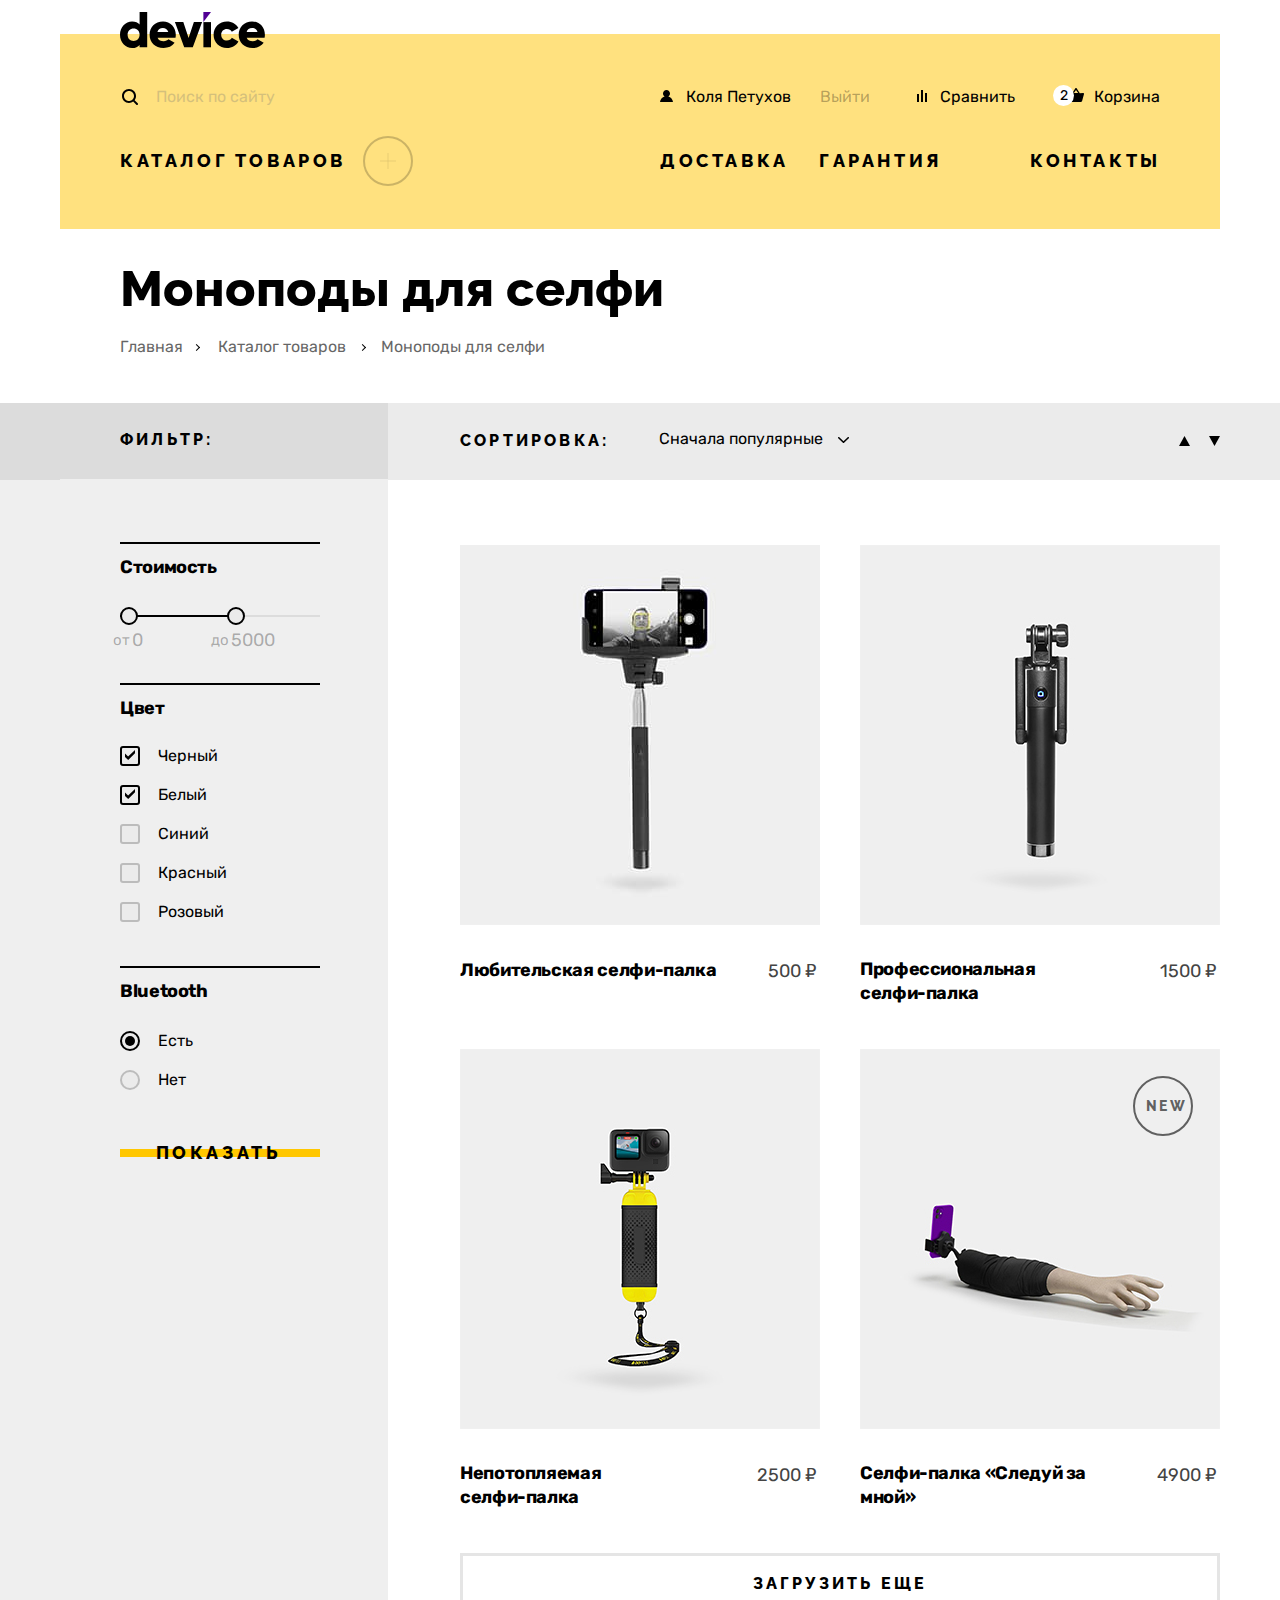
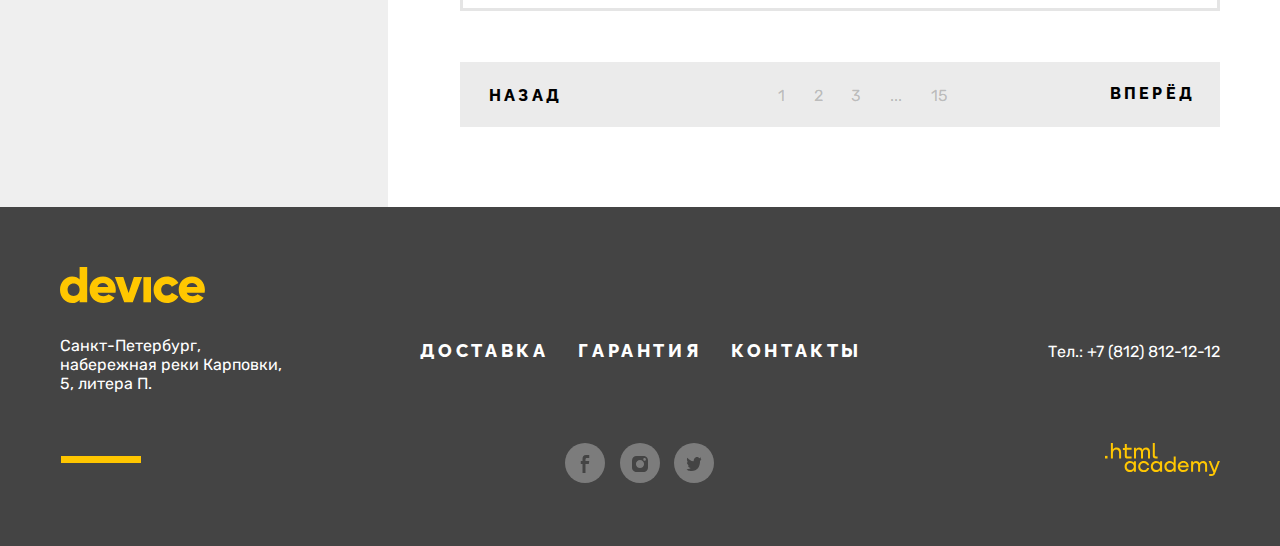
==== catalog.html @ c99e1a32 "Поповер в каталоге" ====
<!DOCTYPE html>
<html lang="en">

<head>
  <meta charset="UTF-8" />
  <meta http-equiv="X-UA-Compatible" content="IE=edge" />
  <meta name="viewport" content="width=device-width, initial-scale=1.0" />
  <title>HTML Academy: Девайс</title>
  <link rel="stylesheet" href="css/styles.css">
</head>

<body>
  <div class="header-wrapper">
    <header class="page-header">
      <h1 class="visually-hidden">Интернет-магазин гаджетов "DEVICE"</h1>
      <div class="catalog-header-logo">
        <a href="index.html" class="header-logo"><img src="img/logo-full.svg" alt="Логотип интернет-магазина Device"
            width="145" height="36"></a>
      </div>
      <nav class="navigation catalog-nav">
        <ul class="navigation-user-list">
          <li class="navigation-user-item  navigation-user-item-search">
            <form class="navigation-search" method="get" action="https://echo.htmlacademy.ru">
              <input class="navigation-search-input" id="search" type="search" name="search"
                placeholder="Поиск по сайту">
              <button class="navigation-search-btn" type="submit">Найти</button>
              <span class="navigation-search-mark"></span>
              <label class="navigation-search-label" for="search">
                <svg class="nav-search-img" aria-hidden="true" focusable="false" width="16" height="16"
                  xmlns="http://www.w3.org/2000/svg">
                  <path
                    d="m15.7 14.3-3.1-3.1C13.5 10 14 8.6 14 7c0-3.9-3.1-7-7-7S0 3.1 0 7s3.1 7 7 7c1.6 0 3-.5 4.2-1.4l3.1 3.1c.2.2.4.3.7.3.6 0 1-.4 1-1 0-.2-.1-.5-.3-.7ZM2 7c0-2.8 2.2-5 5-5s5 2.2 5 5-2.2 5-5 5-5-2.2-5-5Z" />
                </svg>
                <span class="visually-hidden">Поиск:</span>
              </label>
            </form>
          </li>
          <li class="navigation-user-item  navigation-user-item-login">
            <a class="navigation-user-link  navigation-user-link-login" href="#">Коля Петухов</a>
            <a class="navigation-user-link  navigation-user-link-logout" href="#">Выйти</a>
          </li>
          <li class="navigation-user-item  navigation-user-item-compare">
            <a class="navigation-user-link  navigation-user-link-compare" href="#">Сравнить</a>
          </li>
          <li class="navigation-user-item  navigation-user-item-cart">
            <a class="navigation-user-link  navigation-user-link-cart" href="#">Корзина</a>
            <span class="user-link-cart-mark"></span>
            <span class="user-link-cart-number">2</span>
            <div class="popover popover-cart">
              <svg class="popover-triangle-img" aria-hidden="true" focusable="false" width="14" height="6"
                viewBox="0 0 14 6" xmlns="http://www.w3.org/2000/svg">
                <path d="M14 6H0L7 0L14 6Z" />
              </svg>
              <h2 class="visually-hidden">Корзина</h2>
              <ul class="popover-cart-items">
                <li class="popover-item popover-item-first">
                  <a href="#" class="popover-item-image-wrap">
                    <img src="img/product-1-small.jpg" alt="Товар в корзине" width="41" height="43"
                      class="popover-item-image">
                    <span class="popover-item-name popover-item-name-first">Любительская <br>селфи-палка</span>
                  </a>
                  <button class="popover-cart-delete-item" type="button" tabindex="-1"></button>
                </li>
                <li class="popover-item popover-item-second">
                  <a href="#" class="popover-item-image-wrap">
                    <img src="img/product-2-small.jpg" alt="Товар в корзине" width="41" height="43"
                      class="popover-item-image">
                    <p class="popover-item-name popover-item-name-second">Профессиональная селфи-палка</p>
                  </a>
                  <button class="popover-cart-delete-item" type="button" tabindex="-1"></button>
                </li>
              </ul>
              <div class="popover-cart-summary">
                <p class="summary-info summary-info-goods">Товаров: 2</p>
                <p class="summary-info summary-info-totalsum">Сумма: 2000 ₽</p>
              </div>
              <div class="popover-button-wrap">
                <button class="popover-button">Открыть корзину</button>
              </div>
            </div>
          </li>
        </ul>

        <div class="popover popover-cart">
          <h2 class="visually-hidden">Корзина</h2>
          <ul class="popover-cart-items">
            <li class="popover-item popover-item-first">
              <a href="#" class="popover-item-image-wrap">
                <img src="img/product-1-small.jpg" alt="Товар в корзине" width="41" height="43"
                  class="popover-item-image">
                <span class="popover-item-name popover-item-name-first">Любительская <br>селфи-палка</span>
              </a>
              <button class="popover-cart-delete-item" type="button" tabindex="-1"></button>
            </li>
            <li class="popover-item popover-item-second">
              <a href="#" class="popover-item-image-wrap">
                <img src="img/product-2-small.jpg" alt="Товар в корзине" width="41" height="43"
                  class="popover-item-image">
                <p class="popover-item-name popover-item-name-second">Профессиональная селфи-палка</p>
              </a>
              <button class="popover-cart-delete-item" type="button" tabindex="-1"></button>
            </li>
          </ul>
          <div class="popover-cart-summary">
            <p class="summary-info summary-info-goods">Товаров: 2</p>
            <p class="summary-info summary-info-totalsum">Сумма: 2000 ₽</p>
          </div>
          <div class="popover-button-wrap">
            <button class="popover-button">Открыть корзину</button>
          </div>
        </div>

        <ul class="main-navigation-list">
          <li class="main-navigation-list-item main-navigation-list-item-catalog">
            <a class="main-navigation-list-link main-navigation-list-link-catalog" href="#">Каталог товаров</a>
            <span class="main-nav-catalog-mark"></span>
            <div class="main-navigation-inner-menu">
              <ul class="inner-menu-list">
                <li class="inner-menu-list-item">
                  <a class="inner-menu-list-link" href="#">Виртуальная реальность</a>
                  <a class="inner-menu-list-link" href="catalog.html">Моноподы для селфи</a>
                  <a class="inner-menu-list-link" href="#">Экшн-камеры</a>
                </li>
                <li class="inner-menu-list-item">
                  <a class="inner-menu-list-link" href="#">Фитнес-браслеты</a>
                  <a class="inner-menu-list-link" href="#">Умные часы</a>
                </li>
                <li class="inner-menu-list-item">
                  <a class="inner-menu-list-link" href="#">Квадрокоптеры</a>
                </li>
              </ul>
            </div>
          </li>
          <li class="main-navigation-list-item  main-navigation-list-item-delivery">
            <a class="main-navigation-list-link  main-navigation-list-link-delivery" href="#">Доставка</a>
          </li>
          <li class="main-navigation-list-item  main-navigation-list-item-warranty">
            <a class="main-navigation-list-link  main-navigation-list-link-warranty" href="#">Гарантия</a>
          </li>
          <li class="main-navigation-list-item  main-navigation-list-item-contacts">
            <a class="main-navigation-list-link  main-navigation-list-link-contacts" href="#">Контакты</a>
          </li>
        </ul>
      </nav>
    </header>
  </div>
  <main class="main-container">
    <div class="header-container">
      <header class="main-catalog-header">
        <h1 class="catalog-header-title">Моноподы для селфи</h1>
        <nav class="breadcrumbs">
          <ul class="breadcrumbs-list">
            <li class="breadcrumbs-item">
              <a href="index.html" class="breadcrumbs-link">
                Главная
              </a>
            </li>
            <li class="breadcrumbs-item">
              <a href="catalog.html" class="breadcrumbs-link">
                Каталог товаров
              </a>
            </li>
            <li>
              <a class="breadcrumbs-link">
                Моноподы для селфи
              </a>
            </li>
          </ul>
        </nav>
      </header>
    </div>

    <div class="catalog-products-wrapper">
      <section class="catalog-sidebar">
        <h2 class="visually-hidden">Список товаров с фильтрами</h2>
        <div class="sidebar-title-wrap">
          <h3 class="sidebar-header">Фильтр:</h3>
        </div>
        <form action="https://echo.htmlacademy.ru/" class="sidebar-form" method="get">
          <div class="sidebar-filter-item sidebar-filter-range">
            <fieldset class="sidebar-filter-group">
              <legend class="sidebar-filter-title sidebar-range-title">Стоимость</legend>
              <div class="range-filter">
                <div class="range-scale">
                  <div class="range-bar" style="left: 0px; right: 0px">
                    <button class="range-toggle range-toggle-min" type="button">
                      <span class="visually-hidden">Изменить минимальную цену.</span>
                    </button>
                    <button class="range-toggle range-toggle-max" type="button">
                      <span class="visually-hidden">Изменить максимальную цену.</span>
                    </button>
                  </div>
                </div>
                <div class="range-inputs-wrap">
                  <input type="number" class="sidebar-range-input sidebar-range-input-first" name="min-price" value="0"
                    id="min-price" />
                  <label class="sidebar-range-label left-range-label" for="min-price">от
                  </label>
                  <input type="number" class="sidebar-range-input sidebar-range-input-second" name="max-price"
                    value="5000" id="max-price" />
                  <label class="sidebar-range-label right-range-label" for="max-price">до
                  </label>
                </div>
              </div>
            </fieldset>
          </div>
          <div class="sidebar-filter-item sidebar-filter-check">
            <fieldset class="sidebar-filter-group">
              <legend class="sidebar-filter-title sidebar-check-title">Цвет</legend>
              <ul class="sidebar-check-list">
                <li class="sidebar-check-item">
                  <label class="check-control">
                    <input type="checkbox" class="visually-hidden control-input" name="black" id="filter-check-black"
                      checked />
                    <span class="control-mark"></span>
                    <span class="sidebar-control-label">Черный</span>
                    <svg class="check-control-img" aria-hidden="true" focusable="false" width="10" height="10"
                      viewBox="0 0 10 10" xmlns="http://www.w3.org/2000/svg">
                      <path d="M10 0L3.1 6.6L0 3.6V6.9L3.2 10L10 3.3V0Z" />
                    </svg>
                  </label>
                </li>
                <li class="sidebar-check-item">
                  <label class="check-control">
                    <input type="checkbox" class="visually-hidden control-input" name="white" id="filter-check-white"
                      checked />
                    <span class="control-mark"></span>
                    <span class="sidebar-control-label">Белый</span>
                    <svg class="check-control-img" aria-hidden="true" focusable="false" width="10" height="10"
                      viewBox="0 0 10 10" xmlns="http://www.w3.org/2000/svg">
                      <path d="M10 0L3.1 6.6L0 3.6V6.9L3.2 10L10 3.3V0Z" />
                    </svg>
                  </label>
                </li>
                <li class="sidebar-check-item">
                  <label class="check-control">
                    <input type="checkbox" class="visually-hidden control-input" name="blue" id="filter-check-blue" />
                    <span class="control-mark"></span>
                    <span class="sidebar-control-label">Синий</span>
                    <svg class="check-control-img" aria-hidden="true" focusable="false" width="10" height="10"
                      viewBox="0 0 10 10" xmlns="http://www.w3.org/2000/svg">
                      <path d="M10 0L3.1 6.6L0 3.6V6.9L3.2 10L10 3.3V0Z" />
                    </svg>
                  </label>
                </li>
                <li class="sidebar-check-item">
                  <label class="check-control">
                    <input type="checkbox" class="visually-hidden control-input" name="red" id="filter-check-red" />
                    <span class="control-mark"></span>
                    <span class="sidebar-control-label">Красный</span>
                    <svg class="check-control-img" aria-hidden="true" focusable="false" width="10" height="10"
                      viewBox="0 0 10 10" xmlns="http://www.w3.org/2000/svg">
                      <path d="M10 0L3.1 6.6L0 3.6V6.9L3.2 10L10 3.3V0Z" />
                    </svg>
                  </label>
                </li>
                <li class="sidebar-check-item">
                  <label class="check-control">
                    <input type="checkbox" class="visually-hidden control-input" name="pink" id="filter-check-pink" />
                    <span class="control-mark"></span>
                    <span class="sidebar-control-label">Розовый</span>
                    <svg class="check-control-img" aria-hidden="true" focusable="false" width="10" height="10"
                      viewBox="0 0 10 10" xmlns="http://www.w3.org/2000/svg">
                      <path d="M10 0L3.1 6.6L0 3.6V6.9L3.2 10L10 3.3V0Z" />
                    </svg>
                  </label>
                </li>
              </ul>
            </fieldset>
          </div>
          <div class="sidebar-filter-item sidebar-filter-radio">
            <fieldset class="sidebar-filter-group">
              <legend class="sidebar-filter-title sidebar-radio-title">Bluetooth</legend>
              <ul class="sidebar-radio-list">
                <li class="sidebar-radio-item radio-first-item">
                  <label class="radio-control radio-control-first">
                    <input type="radio" class="visually-hidden control-input" id="bluetooth-radio-yes"
                      name="bluetooth-radio-yes" checked />
                    <span class="control-mark-radio"></span>
                    <span class="radio-control-label">Есть</span>
                    <svg class="check-control-img check-control-img-radio" aria-hidden="true" focusable="false"
                      width="8" height="8" viewBox="0 0 8 8" xmlns="http://www.w3.org/2000/svg">
                      <circle cx="4" cy="4" r="4" />
                    </svg>
                  </label>
                </li>
                <li class="sidebar-radio-item">
                  <label class="radio-control">
                    <input type="radio" class="visually-hidden control-input" name="bluetooth-radio-no"
                      id="bluetooth-radio-no" />
                    <span class="control-mark-radio"></span>
                    <span class="radio-control-label">Нет</span>
                    <svg class="check-control-img check-control-img-radio" aria-hidden="true" focusable="false"
                      width="8" height="8" viewBox="0 0 8 8" xmlns="http://www.w3.org/2000/svg">
                      <circle cx="4" cy="4" r="4" />
                    </svg>
                  </label>
                </li>
              </ul>
            </fieldset>
          </div>

          <button class="btn sidebar-filter-button" type="submit">Показать</button>
        </form>
      </section>
      <div class="product-cards-container">
        <section class="sorting-products">
          <h3 class="catalog-form-header">Сортировка:</h3>
          <form action="https://echo.htmlacademy.ru/" class="sorting-form" method="get">
            <div class="sorting-select">
              <label for="sorting" class="visually-hidden">Сортировка</label>
              <select class="select-control" name="sorting" id="sorting">
                <option value="popular-first">Сначала популярные</option>
                <option value="cheap">Сначала дешевые</option>
                <option value="expensive">Сначала дорогие</option>
              </select>
              <button type="button" class="select-control-btn">
                <svg class="select-control-img" aria-hidden="true" focusable="false" width="11" height="6"
                  viewBox="0 0 11 6" xmlns="http://www.w3.org/2000/svg">
                  <path
                    d="M6.1 5.8001L10.8 1.3001C11.1 1.0001 11.1 0.500098 10.8 0.200098C10.5 -0.0999023 10 -0.0999023 9.7 0.200098L5.5 4.2001L1.3 0.200098C1 -0.0999023 0.5 -0.0999023 0.2 0.200098C0.1 0.400098 0 0.600098 0 0.800098C0 1.0001 0.1 1.2001 0.2 1.3001L4.9 5.8001C5.3 6.1001 5.7 6.1001 6.1 5.8001Z" />
                </svg>
                <span class="visually-hidden">Выбор спрособа сортировки</span>
              </button>
            </div>
          </form>
          <ul class="sorting-updown-list">
            <li class="updown-list-item">
              <a href="#" class="updown-list-link">
                <svg class="sorting-up-arrow" aria-hidden="true" focusable="false" width="11" height="10"
                  viewBox="0 0 11 10" xmlns="http://www.w3.org/2000/svg">
                  <path d="M5.5 0L11 10H0"></path>
                </svg>

                <span class="visually-hidden">По возрастанию</span>
              </a>
            </li>
            <li class="updown-list-item">
              <a href="#" class="updown-list-link">
                <svg class="sorting-down-arrow" aria-hidden="true" focusable="false" width="11" height="10"
                  xmlns="http://www.w3.org/2000/svg">
                  <path d="M5.5 10 0 0h11" />
                </svg>
                <span class="visually-hidden">По убыванию</span>
              </a>
            </li>
          </ul>
          <button class="visually-hidden" type="submit">
            Отсортировать товары
          </button>
        </section>
        <div class="product-cards">
          <h2 class="visually-hidden">Товары</h2>
          <ul class="products-list">
            <li class="product-card">
              <img src="img/amateur-selfie-stick.jpg" alt="Любительская селфи-палка" class="product-card-image"
                width="360" height="380" />
              <span class="product-card-new"></span>
              <div class="products-info">
                <a href="#" class="product-card-link">
                  Любительская селфи-палка
                </a>
                <span class="product-card-price">500 ₽</span>
              </div>
              <div class="product-detailed">
                <a href="#" class="btn product-detailed-btn">Подробнее</a>
              </div>
            </li>
            <li class="product-card">
              <img src="img/profy-selfie-stick.jpg" alt="Профессиональная селфи-палка" class="product-card-image"
                width="360" height="380" />
              <span class="product-card-new"></span>
              <div class="products-info">
                <a href="#" class="product-card-link">
                  Профессиональная<br>селфи-палка
                </a>
                <span class="product-card-price">1500 ₽</span>
              </div>
              <div class="product-detailed">
                <a href="#" class="btn product-detailed-btn">Подробнее</a>
              </div>
            </li>
            <li class="product-card">
              <img src="img/unsinkable-selfie-stick.jpg" alt="Непотопляемая селфи-палка" class="product-card-image"
                width="360" height="380" />
              <span class="product-card-new"></span>
              <div class="products-info">
                <a href="#" class="product-card-link">
                  Непотопляемая<br>селфи-палка
                </a>
                <span class="product-card-price">2500 ₽</span>
              </div>
              <div class="product-detailed">
                <a href="#" class="btn product-detailed-btn">Подробнее</a>
              </div>
            </li>
            <li class="product-card">
              <img src="img/follow-me-selfie-stick.jpg" alt="Селфи-палка «Следуй за мной»" class="product-card-image"
                width="360" height="380" />
              <span class="product-card-new"></span>
              <div class="products-info">
                <a href="#" class="product-card-link">
                  Селфи-палка «Следуй за мной»
                </a>
                <span class="product-card-price">4900 ₽</span>
              </div>
              <div class="product-detailed">
                <a href="product.html" class="btn product-detailed-btn">Подробнее</a>
              </div>
            </li>
          </ul>
          <div class="load-more-link-wrap">
            <a href="#" class="show-more">Загрузить еще</a>
          </div>
          <ul class="pagination-list">
            <li class="pagination-item-back">
              <a href="#" class="pagination-link pagination-link-prev">
                Назад
              </a>
            </li>
            <li class="pagination-list-inner-wrap">
              <ul class="pagination-inner-list">
                <li class="pagination-inner-item">
                  <a href="#" class="pagination-inner-link">
                    1
                  </a>
                </li>
                <li class="pagination-inner-item">
                  <a href="#" class="pagination-inner-link">
                    2
                  </a>
                </li>
                <li class="pagination-inner-item">
                  <a href="#" class="pagination-inner-link">
                    3
                  </a>
                </li>
                <li class="pagination-inner-item">
                  <a href="#" class="pagination-inner-link">
                    ...
                  </a>
                </li>
                <li class="pagination-inner-item">
                  <a href="#" class="pagination-inner-link">
                    15
                  </a>
                </li>
              </ul>
            </li>
            <li class="pagination-item-forward">
              <a href="#" class="pagination-link pagination-link-next">
                Вперёд
              </a>
            </li>
          </ul>
        </div>
      </div>

    </div>
  </main>
  <footer class="page-footer">
    <div class="footer-wrapper">
      <div class="footer-logo">
        <a href="#" class="footer-logo-link">
          <svg width="145" height="36" viewBox="0 0 145 36" fill="none" xmlns="http://www.w3.org/2000/svg">
            <path
              d="M27.2 0V35.3H19.6V32.9C17.9 34.8 15.5 36 12.1 36C5.5 36 0 30.2 0 22.7C0 15.2 5.5 9.4 12.1 9.4C15.5 9.4 18 10.6 19.6 12.5V0H27.2ZM19.6 22.7C19.6 18.9 17.1 16.5 13.6 16.5C10.1 16.5 7.6 18.9 7.6 22.7C7.6 26.5 10.1 28.9 13.6 28.9C17.1 28.8 19.6 26.5 19.6 22.7Z"
              fill="#FFC700" />
            <path
              d="M43.7 29.1999C45.8 29.1999 47.5 28.3999 48.5 27.2999L54.6 30.7999C52.1 34.1999 48.4 35.9999 43.6 35.9999C35 35.9999 29.6 30.1999 29.6 22.6999C29.6 15.1999 35 9.3999 43 9.3999C50.4 9.3999 55.8 15.0999 55.8 22.6999C55.8 23.7999 55.7 24.7999 55.5 25.6999H37.6C38.6 28.2999 40.9 29.1999 43.7 29.1999ZM48.3 20.0999C47.5 17.1999 45.2 16.0999 42.9 16.0999C40 16.0999 38.1 17.4999 37.4 20.0999H48.3Z"
              fill="#FFC700" />
            <path
              d="M82.1 10.1001L72.8 35.3001H64.2L54.9 10.1001H63.3L68.6 26.1001L73.9 10.1001C73.9 10.1001 82.1 10.1001 82.1 10.1001Z"
              fill="#FFC700" />
            <path d="M83.4 10.1001H91V35.3001H83.4V10.1001Z" fill="#FFC700" />
            <path
              d="M93.6 22.6999C93.6 15.1999 99.3 9.3999 107 9.3999C111.9 9.3999 116.2 11.9999 118.4 15.8999L111.8 19.6999C110.9 17.8999 109.1 16.8999 106.9 16.8999C103.6 16.8999 101.2 19.2999 101.2 22.6999C101.2 26.1999 103.6 28.4999 106.9 28.4999C109.1 28.4999 111 27.3999 111.8 25.6999L118.4 29.4999C116.3 33.3999 112 35.9999 107 35.9999C99.3 35.9999 93.6 30.1999 93.6 22.6999Z"
              fill="#FFC700" />
            <path
              d="M132.8 29.1999C134.9 29.1999 136.6 28.3999 137.6 27.2999L143.7 30.7999C141.2 34.1999 137.5 35.9999 132.7 35.9999C124.1 35.9999 118.7 30.1999 118.7 22.6999C118.7 15.1999 124.2 9.3999 132.1 9.3999C139.5 9.3999 144.9 15.0999 144.9 22.6999C144.9 23.7999 144.8 24.7999 144.6 25.6999H126.7C127.7 28.2999 130 29.1999 132.8 29.1999ZM137.5 20.0999C136.7 17.1999 134.4 16.0999 132.1 16.0999C129.2 16.0999 127.3 17.4999 126.6 20.0999H137.5Z"
              fill="#FFC700" />
          </svg>
        </a>
      </div>
      <section class="footer-info">
        <h2 class="visually-hidden">Наши контакты</h2>
        <address class="footer-info-address">
          Санкт-Петербург, набережная
          реки Карповки, 5, литера П.
        </address>
        <ul class="footer-info-links-list">
          <li class="footer-info-links-item">
            <a class="footer-info-link" href="#">
              Доставка
            </a>
          </li>
          <li class="footer-info-links-item">
            <a class="footer-info-link" href="#">
              Гарантия
            </a>
          </li>
          <li class="footer-info-links-item">
            <a class="footer-info-link" href="#">
              Контакты
            </a>
          </li>
        </ul>
        <p class="footer-info-text">
          <a href="tel:+7(812)812-12-12" class="footer-phone">Тел.: +7 (812) 812-12-12</a>
        </p>
      </section>
      <section class="footer-links">
        <h2 class="visually-hidden">Связаться с нами</h2>
        <ul class="footer-links-list">
          <li class="footer-social-images-item">
            <a class="footer-social-image" href="https://facebook.com/htmlacademy">
              <span class="social-img-wrap"></span>
              <svg class="facebook-img" aria-hidden="true" focusable="false" width="9" height="18" viewBox="0 0 9 18"
                xmlns="http://www.w3.org/2000/svg">
                <path d="M6.5 3H9V0H5.6C2.8 0 2 1.7 2 4.2V6H0V9H2V18H5V9H8.3L8.9 6H5V4.5C5 3.7 5.3 3 6.5 3Z" />
              </svg>
              <span class="visually-hidden">Facebook</span>
            </a>
          </li>
          <li class="footer-social-images-item">
            <a class="footer-social-image" href="https://instagram.com/htmlacademy">
              <span class="social-img-wrap"></span>
              <svg class="instagram-img" aria-hidden="true" focusable="false" width="16" height="16" viewBox="0 0 16 16"
                xmlns="http://www.w3.org/2000/svg">
                <path
                  d="M14.7 1.3C13.8 0.4 12.7 0 11.3 0H4.7C1.9 0 0 1.9 0 4.7V11.3C0 12.7 0.4 13.9 1.4 14.7C2.3 15.6 3.4 16 4.7 16H11.3C12.7 16 13.9 15.6 14.7 14.7C15.5 13.8 16 12.7 16 11.3V4.7C16 3.3 15.6 2.1 14.7 1.3ZM8 12.1C5.8 12.1 3.9 10.3 3.9 8C3.9 5.7 5.8 3.9 8 3.9C10.2 3.9 12.1 5.7 12.1 8C12.1 10.3 10.2 12.1 8 12.1ZM12.6 4.7C11.9 4.7 11.3 4.2 11.3 3.4C11.3 2.6 11.8 2.1 12.6 2.1C13.3 2.1 13.9 2.7 13.9 3.4C13.9 4.1 13.3 4.7 12.6 4.7Z" />
              </svg>
              <span class="visually-hidden">Instagram</span>
            </a>
          </li>
          <li class="footer-social-images-item">
            <a class="footer-social-image" href="https://twitter.com/htmlacademy_ru">
              <span class="social-img-wrap"></span>
              <svg class="twitter-img" aria-hidden="true" focusable="false" width="15" height="14" viewBox="0 0 15 14"
                xmlns="http://www.w3.org/2000/svg">
                <path
                  d="M9.7 0.099998C11.2 -0.400002 12.3 0.399998 12.9 1.2C13.4 0.999998 14 0.799998 14.6 0.599998C14.6 1.4 14.1 2 13.8 2.2C14.5 2.4 15 1.8 15 1.8C14.9 2.7 14.1 3.5 13.6 3.7C13.4 10 10.8 14.1 4.7 14C4.2 14 4.8 14 4.3 14C4 14 0.6 13.6 0 12.2C2 12.4 3.4 11.8 4.1 11.1C3.3 10.8 1.7 10.7 1.5 8.3C1.8 8.5 2 8.6 2.6 8.5C1.5 7.7 0.3 7 0.4 5C0.7 5.3 1.3 5.5 1.6 5.4C1 5.2 -0.2 2.3 0.8 0.799998C2.4 2.5 4.1 4.2 7.1 4.3C7.3 2.2 8.1 0.799998 9.7 0.099998Z" />
              </svg>
              <span class="visually-hidden">Twitter</span>
            </a>
          </li>
        </ul>
        <div class="footer-htmlacademy-link">
          <a href="https://htmlacademy.ru" class="footer-contacts-link">
            <svg class="html-academy-icon" aria-hidden="true" focusable="false" width="115" height="33"
              viewBox="0 0 115 33" xmlns="http://www.w3.org/2000/svg">
              <path d="M0 12.8999V15.4999H2.5V12.8999H0Z" />
              <path
                d="M11.6 4.5C10 4.5 8.80002 5.2 8.00002 6.2H7.90002V0H5.90002V15.5H7.90002V10.2C7.90002 8.1 9.20002 6.6 11.2 6.6C13 6.6 14.1 8 14.1 9.8V15.5H16.1V9.4C16.2 6.4 14.3 4.5 11.6 4.5Z" />
              <path
                d="M26.6 4.8001H21.8V1.1001H19.8V4.9001H17.9V6.9001H19.8V12.9001C19.8 14.6001 20.8 15.6001 22.5 15.6001H26.6V13.6001H22.9C22.2 13.6001 21.8 13.2001 21.8 12.5001V6.8001H26.6V4.8001Z" />
              <path
                d="M41.1 4.6001C39.5 4.6001 38.2 5.4001 37.6 6.7001H37.5C36.9 5.5001 35.7 4.6001 34.1 4.6001C32.7 4.6001 31.6 5.4001 31 6.4001H30.9V4.8001H29V15.4001H31V10.0001C31 8.0001 32 6.5001 33.6 6.5001C35.1 6.5001 36 7.5001 36 9.1001V15.4001H38V9.8001C38 7.4001 39.4 6.5001 40.6 6.5001C42.1 6.5001 43 7.5001 43 9.1001V15.4001H45V8.9001C45.1 6.4001 43.6 4.6001 41.1 4.6001Z" />
              <path
                d="M47.8 12.7C47.8 14.4 48.8 15.4 50.6 15.4H52.6V13.4H50.9001C50.2001 13.4 49.8 13 49.8 12.3V0H47.8V12.7Z" />
              <path
                d="M28.9 19.6999C28 18.5999 26.7 17.8999 25 17.8999C21.9 17.8999 19.6 20.1999 19.6 23.4999C19.6 26.7999 21.9 29.0999 25 29.0999C26.8 29.0999 28 28.2999 28.8 27.1999H28.9V28.7999H30.9V18.1999H28.9V19.6999ZM25.3 27.0999C23.1 27.0999 21.7 25.4999 21.7 23.4999C21.7 21.4999 23.1 19.8999 25.3 19.8999C27.5 19.8999 28.9 21.4999 28.9 23.4999C28.9 25.3999 27.5 27.0999 25.3 27.0999Z" />
              <path
                d="M44.2 21.9999C43.7 19.5999 41.5999 17.8999 38.7999 17.8999C35.3999 17.8999 33.2 20.3999 33.2 23.4999C33.2 26.5999 35.3999 29.0999 38.7999 29.0999C41.5999 29.0999 43.7 27.2999 44.2 24.8999H42.0999C41.6999 26.1999 40.3999 27.1999 38.7999 27.1999C36.5999 27.1999 35.2 25.5999 35.2 23.5999C35.2 21.5999 36.5999 19.9999 38.7999 19.9999C40.3999 19.9999 41.5999 20.9999 42.0999 22.1999H44.2V21.9999Z" />
              <path
                d="M55.1 19.6999C54.2 18.5999 52.9001 17.8999 51.2001 17.8999C48.1001 17.8999 45.8 20.1999 45.8 23.4999C45.8 26.7999 48.1001 29.0999 51.2001 29.0999C53.0001 29.0999 54.2 28.2999 55 27.1999H55.1V28.7999H57.1V18.1999H55.1V19.6999ZM51.5 27.0999C49.3 27.0999 47.9001 25.4999 47.9001 23.4999C47.9001 21.4999 49.3 19.8999 51.5 19.8999C53.7 19.8999 55.1 21.4999 55.1 23.4999C55.1 25.3999 53.6 27.0999 51.5 27.0999Z" />
              <path
                d="M68.7 19.7999C67.8 18.6999 66.5 17.8999 64.8 17.8999C61.7 17.8999 59.4 20.1999 59.4 23.4999C59.4 26.7999 61.6 29.0999 64.8 29.0999C66.5 29.0999 67.8 28.2999 68.6 27.2999H68.7V28.7999H70.7V13.3999H68.7V19.7999ZM65.1 27.0999C62.9 27.0999 61.5 25.4999 61.5 23.4999C61.5 21.4999 62.9 19.8999 65.1 19.8999C67.3 19.8999 68.7 21.4999 68.7 23.4999C68.6 25.4999 67.2 27.0999 65.1 27.0999Z" />
              <path
                d="M78.3 17.8999C75 17.8999 72.8 20.3999 72.8 23.4999C72.8 26.4999 74.9 29.0999 78.3 29.0999C80.8 29.0999 82.8 27.7999 83.5 25.4999H81.4C80.9 26.4999 79.8 27.0999 78.4 27.0999C76.5 27.0999 75.1 25.7999 75 24.1999H83.8C84 20.5999 81.8 17.8999 78.3 17.8999ZM78.3 19.7999C80 19.7999 81.3 20.7999 81.6 22.3999H75.1C75.4 20.8999 76.6 19.7999 78.3 19.7999Z" />
              <path
                d="M98.2 17.8999C96.6 17.8999 95.3 18.6999 94.6 19.8999H94.5C93.9 18.6999 92.7 17.8999 91.1 17.8999C89.7 17.8999 88.6 18.5999 88 19.6999V18.1999H86.1V28.7999H88.1V23.3999C88.1 21.3999 89.1 19.9999 90.7 19.8999C92.2 19.8999 93.1 20.8999 93.1 22.4999V28.7999H95.1V23.1999C95.1 20.7999 96.5 19.8999 97.7 19.8999C99.2 19.8999 100.1 20.8999 100.1 22.4999V28.7999H102.1V22.2999C102.2 19.6999 100.7 17.8999 98.2 17.8999Z" />
              <path
                d="M109.4 27.0001L105.8 18.1001H103.6L108.4 29.7001C108.1 30.6001 107.7 30.9001 106.7 30.9001H104.2V32.9001H106.7C108.5 32.9001 109.5 32.1001 110.2 30.3001L114.9 18.1001H112.8L109.4 27.0001Z" />
            </svg>
          </a>
        </div>
      </section>
    </div>
  </footer>
</body>

</html>
---- css/styles.css ----
@font-face {
	font-family: "Raleway";
	font-style: normal;
	font-weight: 800;
	src: url("../fonts/raleway/raleway-800.woff2") format("woff2");
	font-display: swap;
}

@font-face {
	font-family: "Rubik";
	font-style: normal;
	font-weight: 400;
	src: url("../fonts/rubik/rubik-400.woff2") format("woff2");
	font-display: swap;
}

@font-face {
	font-family: "Rubik";
	font-style: normal;
	font-weight: 700;
	src: url("../fonts/rubik/rubik-700.woff2") format("woff2");
	font-display: swap;
}

@font-face {
	font-family: "Rubik";
	font-style: normal;
	font-weight: 800;
	src: url("../fonts/rubik/rubik-800.woff2") format("woff2");
	font-display: swap;
}

html {
	box-sizing: border-box;
}

*,
::before,
::after {
	box-sizing: inherit;
}

body {
	min-width: 1160px;
	min-height: 100%;
	margin: 0;
	padding: 0;
	padding-top: 34px;
	font-family: "Rubik", "Arial", sans-serif;
	font-size: 18px;
	line-height: 30px;
	color: #000;
	background-color: #fff;
}

a {
	text-decoration: none;
}

.header-wrapper {
	width: 1160px;
	margin: 0 auto;
}

.visually-hidden {
	position: absolute;
	width: 1px;
	height: 1px;
	margin: -1px;
	padding: 0;
	overflow: hidden;
	border: 0;
	clip: rect(0 0 0 0);
}

.page-header {
	position: relative;
	color: #000;
	background-color: #FFE17F;
}

.page-header-logo {
	position: absolute;
	top: -22px;
	left: 60px;
}

.catalog-header-logo {
	position: absolute;
	top: -22px;
	left: 60px;
}

.navigation {
	padding: 25px 60px 160px 60px;
}

.catalog-nav {
	padding-top: 25px;
	padding-bottom: 53px;
}

.catalog-navigation {
	padding-bottom: 47px;
}

.navigation-user-list {
	display: flex;
	flex-wrap: wrap;
	justify-content: flex-start;
	align-items: center;
	margin: 0;
	padding: 0;
	padding-bottom: 15px;
	list-style-type: none;
}

.navigation-user-item {
	padding-top: 17px;
	padding-bottom: 15px;
	position: relative;
}

.navigation-user-item-search {
	width: 540px;
}

.navigation-user-item-login {
	min-width: 245px;
	padding-left: 26px;
	margin-right: 15px;
}

.navigation-user-item-compare {
	min-width: 110px;
	margin-right: 20px;
	padding-left: 20px;
}

.navigation-user-item-cart {
	min-width: 110px;
	text-align: right;
}

.navigation-user-item-cart:hover > .popover {
	display: block;
}

.popover {
	position: absolute;
	top: 56px;
	right: -80px;
	z-index: 100;
	width: 320px;
	min-height: 150px;
	background: #000000;
	color: #FFFFFF;
	box-shadow: 0px 10px 0px rgba(0, 0, 0, 0.1);
	display: none;
}

.popover-triangle-img {
	content: "";
	position: absolute;
	z-index: 100;
	top: -3px;
	left: 50%;
	transform: translate(-70%, -50%);
	right: 50%;
	width: 14px;
	height: 6px;
	fill: #000;
}

.popover-cart {
	font-family: "Rubik", "Arial", sans-serif;
	font-style: normal;
	font-weight: normal;
	font-size: 16px;
	line-height: 20px;
	color: #FFFFFF;
}

.popover-cart-items {
	position: relative;
	display: flex;
	flex-direction: column;
	padding: 0;
	margin: 0;
	justify-content: flex-start;
	list-style-type: none;
}

.popover-item {
	display: flex;
	padding: 20px;
	cursor: pointer;
	justify-content: flex-start;
}

.popover-item-first {
	padding-bottom: 20px;
}

.popover-item-image-wrap {
	display: flex;
	color: white;
	position: relative;
	margin-right: 20px;
}

.popover-cart-delete-item {
	height: 21px;
	width: 21px;
	background: black;
	background-image: url(../img/close-cart.svg);
	cursor: pointer;
	background-repeat: no-repeat;
	background-position: center;
	padding: 10px;
	border: none;
}

.popover-item-image-wrap:hover {
	opacity: 0.6;
}

.popover-item-image-wrap:focus::before {
	content: "";
	position: absolute;
	border: 5px solid #AF4FFF;
	width: 41px;
	height: 43px;
	top: -5;
	left: 0;
	outline: none;
}

.popover-item-image-wrap:focus-visible {
	outline: none;
}

.popover-item-image-wrap:focus-visible .popover-item-name-first {
	color: #AF4FFF;
	outline: none;
}

.popover-item-image-wrap:focus-visible .popover-item-name-second {
	color: #AF4FFF;
	outline: none;
}

.popover-item-image-wrap:focus-visible~.popover-cart-delete-item {
	box-shadow: inset 0 0 0 2px #AF4FFF;
	outline: none;
	border-radius: 50%;
}

.popover-cart-delete-item:hover {
	opacity: 0.6;
}

.popover-cart-delete-item:active {
	opacity: 0.3;
}

.popover-cart-delete-item:focus-visible {
	box-shadow: inset 0 0 0 2px #AF4FFF;
	outline: none;
	border-radius: 50%;
}

.popover-item-image-wrap:active {
	opacity: 0.3;
}

.popover-item-image {
	margin-right: 23px;
}

.popover-item-image::before {
	content: "";
	position: absolute;
}

.popover-cart-summary {
	width: 100%;
	display: flex;
	justify-content: flex-start;
	align-items: center;
	background-color: #1A1A1A;
	color: white;
	padding-top: 11px;
	padding-bottom: 12px;
}

.popover-item-name {
	padding: 0;
	margin: 0;
	margin-left: auto;
	width: 180px;
	font: inherit;
	text-align: left;
}

.summary-info {
	font-family: "Rubik", "Arial", sans-serif;
	font-style: normal;
	font-weight: normal;
	font-size: 16px;
	line-height: 20px;
	color: #FFFFFF;
	margin: 0;
	padding: 0;
}

.summary-info-goods {
	width: 120px;
	margin-left: 20px;
	margin-right: 10px;
	text-align: left;
}

.summary-info-totalsum {
	width: 150px;
	text-align: end;
	margin-right: 15px;
}

.popover-button-wrap {
	padding: 20px;
}

.popover-button {
	width: 280px;
	padding-top: 15px;
	padding-bottom: 15px;
	font-family: "Raleway", "Arial", sans-serif;
	font-style: normal;
	font-weight: 800;
	font-size: 18px;
	line-height: 21px;
	text-align: center;
	letter-spacing: 0.2em;
	text-transform: uppercase;
	color: #000000;
	cursor: pointer;
	border: none;
}

.popover-button:hover {
	background: #FFE17F;
	color: black;
}

.popover-button:focus-visible {
	box-shadow: inset 0 0 0 5px #AF4FFF;
	background: #FFF;
	outline: none;
}

.popover-button:active {
	background: #FFE17F;
	color: black;
	opacity: 0.3;
	box-shadow: none;
	outline: none;
}

.navigation-search {
	position: relative;
	display: flex;
	justify-content: flex-start;
	width: 516px;
	height: 40px;
	align-items: center;
}

.navigation-search-label {
	position: absolute;
	top: 8px;
	left: 2px;
	cursor: pointer;
}

.nav-search-img {
	fill: #000;
}

.navigation-search-input {
	position: relative;
	display: block;
	width: 480px;
	font-family: "Rubik", "Arial", sans-serif;
	font-style: normal;
	font-weight: normal;
	font-size: 16px;
	line-height: 19px;
	background-color: transparent;
	color: #000000;
	border: none;
	outline: none;
	padding-left: 36px;
	height: 40px;
}

.navigation-search-btn {
	font-family: "Rubik", "Arial", sans-serif;
	font-style: normal;
	font-weight: normal;
	font-size: 16px;
	line-height: 19px;
	text-align: center;
	color: #000000;
	width: 160px;
	height: 40px;
	background-color: transparent;
	cursor: pointer;
	display: none;
}

.navigation-search-input:not(:placeholder-shown)~.navigation-search-btn {
	display: block;
	border: 2px solid #000000;
	border-top-right-radius: 20px;
	border-bottom-right-radius: 20px;
	border-top-left-radius: 0;
	border-bottom-left-radius: 0;
	border-left: 0;
}

.navigation-search-input:not(:placeholder-shown)~.navigation-search-btn:hover {
	color: white;
	background: #000000;
}

.navigation-search-input:not(:placeholder-shown)~.navigation-search-btn:focus {
	border: 2px solid #af4fff;
}

.navigation-search-input:not(:placeholder-shown)~.navigation-search-btn:active {
	background: #000000;
	color: rgba(220, 220, 220, 0.3);
	border-color: #000
}

.navigation-search-input:focus {
	border: 2px solid #af4fff;
	border-radius: 20px;
	width: 516px;
	height: 40px;
	margin-right: 0;
}

.navigation-search-input:not(:placeholder-shown) {
	width: 356px;
	border-top-right-radius: 0;
	border-bottom-right-radius: 0;
	border-top-left-radius: 20px;
	border-bottom-left-radius: 20px;
	border: 2px solid #000000;
}

.navigation-search-input::placeholder {
	opacity: 0.3;
}

.navigation-search-input:hover::placeholder {
	opacity: 0.6;
}

.navigation-user-link {
	position: relative;
	font-family: "Rubik", "Arial", sans-serif;
	font-style: normal;
	font-weight: normal;
	font-size: 16px;
	line-height: 19px;
	color: #000000;
	outline: none;
}

.navigation-user-link-login::before {
	content: "";
	position: absolute;
	width: 13px;
	height: 12px;
	background-repeat: no-repeat;
	bottom: 4px;
	left: -26px;
	background-image: url(../img/user-enter.svg);
	background-repeat: no-repeat;
	background-position: left center;
}

.navigation-user-link-login:hover,
.navigation-user-link-logout:hover,
.navigation-user-link-compare:hover,
.navigation-user-link-cart:hover {
	opacity: 0.6;
}

.navigation-user-link-login:focus-visible::after,
.navigation-user-link-logout:focus-visible::after {
	content: "";
	position: absolute;
	display: block;
	border: 2px solid #AF4FFF;
	border-radius: 20px;
	width: calc(100% + 50px);
	min-height: 40px;
	top: 50%;
	left: 50%;
	transform: translate(-55%, -50%);
	outline: none;
}

.navigation-user-link-compare:focus-visible::after {
	content: "";
	position: absolute;
	display: block;
	border: 2px solid #AF4FFF;
	border-radius: 20px;
	width: 136px;
	min-height: 40px;
	top: 50%;
	left: 50%;
	transform: translate(-50%, -50%);
	outline: none;
}

.navigation-user-link-cart:focus-visible::after {
	content: "";
	position: absolute;
	display: block;
	border: 2px solid #AF4FFF;
	border-radius: 20px;
	width: 131px;
	height: 40px;
	top: 50%;
	left: 50%;
	transform: translate(-60%, -50%);
	outline: none;
}

.navigation-user-link-login:active,
.navigation-user-link-compare:active,
.navigation-user-link-cart:active {
	opacity: 0.3;
}

.navigation-user-link-profile::before {
	content: "";
	position: absolute;
	width: 13px;
	height: 12px;
	background-repeat: no-repeat;
	bottom: 4px;
	left: -26px;
	background-image: url(../img/compare.svg);
}

.navigation-user-link-compare::before {
	content: "";
	position: absolute;
	width: 13px;
	height: 12px;
	background-repeat: no-repeat;
	bottom: 4px;
	left: -23px;
	background-image: url(../img/compare.svg);
}

.navigation-user-link-cart::before {
	content: "";
	position: absolute;
	width: 16px;
	height: 14px;
	background-repeat: no-repeat;
	bottom: 4px;
	left: -26px;
	background-image: url(../img/cart.svg);
}

.user-link-cart-mark {
	content: "";
	position: absolute;
	background-color: white;
	border-radius: 50%;
	width: 21px;
	height: 21px;
	top: 21px;
	left: 3px;
}

.user-link-cart-number {
	position: absolute;
	font-family: "Rubik", "Arial", sans-serif;
	font-style: normal;
	font-weight: normal;
	font-size: 14px;
	line-height: 17px;
	color: #000000;
	top: 23px;
	left: 10px;
}

.navigation-user-link-logout {
	margin-left: 25px;
	color: rgba(0, 0, 0, .3);
}

.main-navigation-list {
	display: flex;
	flex-wrap: wrap;
	justify-content: flex-start;
	margin: 0;
	padding: 0;
	list-style: none;
}

.main-navigation-list-item-catalog {
	position: relative;
	width: 540px;
}

.main-navigation-list-item-catalog:hover .main-navigation-inner-menu {
	display: block;
}

.main-navigation-list-item-catalog:hover .main-nav-catalog-mark {
	opacity: 1;
}

.main-navigation-list-item-catalog:hover .main-nav-catalog-mark::before {
	opacity: 1;
}

.main-navigation-list-item-catalog:hover .main-nav-catalog-mark::after {
	display: none;
}

.main-navigation-list-item-catalog:focus-within .main-navigation-inner-menu {
	display: block;
}

.main-navigation-list-item-catalog:active {
	color: rgba(0, 0, 0, 0.3);
}

.main-navigation-list-link {
	font-family: "Raleway", "Arial", sans-serif;
	font-style: normal;
	font-weight: 800;
	font-size: 18px;
	line-height: 21px;
	letter-spacing: 0.2em;
	text-transform: uppercase;
	color: #000000;
	cursor: pointer;
	outline: none;
	position: relative;
}

.main-navigation-list-link-catalog:focus-visible::before {
	content: "";
	position: absolute;
	border: 2px solid #AF4FFF;
	border-radius: 25px;
	width: 263px;
	height: 50px;
	top: 50%;
	left: 50%;
	transform: translate(-50%, -50%);
	outline: none;
	z-index: 5;
}

.main-navigation-list-link-catalog:active {
	color: rgba(0, 0, 0, .3);
}

.main-nav-catalog-mark:hover {
	opacity: 1;
}

.main-navigation-list-item-delivery {
	width: 140px;
	margin-right: 19px;
}

.main-navigation-list-item-warranty {
	width: 140px;
	margin-right: 71px;
}

.main-navigation-list-item-contacts {
	width: 130px;
	text-align: right;
}

.main-navigation-list-link:hover {
	border-bottom: 2px solid #000000;
}

.main-navigation-list-link-delivery:focus-visible::before,
.main-navigation-list-link-warranty:focus-visible::before,
.main-navigation-list-link-contacts:focus-visible::before {
	content: "";
	position: absolute;
	border: 2px solid #AF4FFF;
	width: 165px;
	height: 50px;
	top: 50%;
	left: 50%;
	transform: translate(-50%, -50%);
	border-radius: 25px;
}

.main-navigation-list-link-delivery:active,
.main-navigation-list-link-warranty:active,
.main-navigation-list-link-contacts:active {
	color: rgba(0, 0, 0, .3);
}

.main-nav-catalog-mark::before {
	content: "";
	position: absolute;
	top: 50%;
	transform: translateY(-50%);
	left: 15px;
	width: 16px;
	height: 2px;
	opacity: 0.2;
	color: #000000;
	background-color: black;
	cursor: pointer;
}

.main-nav-catalog-mark::after {
	content: "";
	position: absolute;
	top: 50%;
	transform: translateY(-50%) rotate(90deg);
	left: 15px;
	width: 16px;
	height: 2px;
	opacity: 0.2;
	color: #000000;
	background-color: black;
	cursor: pointer;
}

.main-nav-catalog-mark {
	content: "";
	position: absolute;
	left: 243px;
	top: 50%;
	transform: translateY(-50%);
	width: 50px;
	height: 50px;
	background: #FFE17F;
	opacity: 0.2;
	border: 2px solid #000000;
	box-sizing: border-box;
	border-radius: 50%;
	cursor: pointer;
	z-index: 3;
}

.main-navigation-inner-menu {
	position: absolute;
	top: 22px;
	left: -60px;
	z-index: 2;
	display: none;
	width: 1160px;
	padding-top: 54px;
	padding-bottom: 34px;
	padding-left: 60px;
	background-color: #FFE17F;
}

.main-navigation-inner-menu:hover {
	display: block;
}

.inner-menu-list {
	display: flex;
	flex-wrap: wrap;
	justify-content: space-between;
	width: 640px;
	margin: 0;
	padding: 0;
	list-style: none;
	font-weight: 300;
	font-size: 15px;
	line-height: 36px;
	font-family: "Rubik", "Arial", sans-serif;
	letter-spacing: .01em;
}

.inner-menu-list-item {
	display: flex;
	flex-direction: column;
	width: 200px;
}

.inner-menu-list-link {
	font-family: "Rubik", "Arial", sans-serif;
	font-style: normal;
	font-weight: normal;
	font-size: 16px;
	line-height: 18px;
	color: #000000;
	display: block;
	margin-bottom: 18px;
	position: relative;
	outline: none;
}

.inner-menu-list-link:hover {
	color: rgba(0, 0, 0, .6);
}

.inner-menu-list-link:active {
	color: rgba(0, 0, 0, .3);
}

.inner-menu-list-link:focus-visible::before {
	content: "";
	position: absolute;
	border: 2px solid #AF4FFF;
	width: 100%;
	min-height: 27px;
	top: 50%;
	left: 50%;
	transform: translate(-55%, -50%);
	border-radius: 25px;
}

.inner-menu-list-item:first-child {
	width: 210px;
	margin-right: 29px;
}

.main-container {
	flex-grow: 1;
	color: black;
	text-decoration: none;
}

.products {
	width: 1160px;
	margin: 0 auto;
	margin-bottom: 70px;
	position: relative;
	margin-top: -150px;
	z-index: 1;
}

.product {
	display: flex;
}

.product-2 {
	display: none;
}

.product-3 {
	display: none;
}

.btn {
	font-family: "Raleway", "Arial", sans-serif;
	font-weight: 800;
	font-size: 18px;
	line-height: 21px;
	text-align: center;
	letter-spacing: 0.2em;
	text-transform: uppercase;
	color: inherit;
	text-decoration: inherit;
	width: 220px;
	margin-right: 200px;
	border: none;
	display: block;
	position: relative;
	z-index: 1;
	outline: none;
	cursor: pointer;
	padding-top: 10px;
	padding-bottom: 10px;
	padding-left: 3px;
	background-color: transparent;
}

.btn::before {
	content: "";
	position: absolute;
	top: 50%;
	left: 50%;
	width: inherit;
	transform: translate(-50%, -50%);
	z-index: -1;
	height: 8px;
	background-color: #FFE17F;
}

.btn:hover {
	background-color: #FFE17F;
	transition: all .1s linear;
	color: #000;
}

.btn:focus-visible::before {
	background-color: #AF4FFF;
}

.btn:active {
	opacity: 0.3;
}

.article-image {
	position: relative;
	overflow: hidden;
	height: 560px;
	width: 100%;
	margin-right: 40px;
}

.article-description {
	width: 560px;
	display: flex;
	flex-direction: column;
	padding-top: 122px;
}

.article-description::after {
	content: "01";
	position: absolute;
	top: 75px;
	right: 50px;
	z-index: -1;
	font-family: "Rubik", "Arial", sans-serif;
	font-style: normal;
	font-weight: 800;
	font-size: 180px;
	line-height: 30px;
	color: #FFFFFF;
}

.pagination {
	width: 560px;
	display: flex;
	flex-wrap: wrap;
	margin-bottom: 60px;
	align-items: center;
	position: relative;
}

.product-slider-pagination {
	width: 80px;
	display: flex;
	flex-wrap: wrap;
	justify-content: space-between;
	list-style-type: none;
	padding: 0;
	margin: 0;
}

.categories-list {
	display: flex;
	margin: 0;
	padding: 0;
	list-style: none;
	justify-content: space-between;
}

.categories-list-item {
	width: 160px;
	color: inherit;
	text-align: left;
	position: relative;
}

.categories-list-image {
	background-color: #FFE17F;
	display: block;
	box-sizing: border-box;
	width: 160px;
	height: 160px;
	cursor: pointer;
	outline: none;
}

.categories-list-image:hover {
	background-color: #f0c52e;
}

.categories-list-image:focus-visible::before {
	position: absolute;
	content: "";
	border: 5px solid #AF4FFF;
	width: 160px;
	height: 160px;
	top: 0;
	left: 0;
	outline: none;
}

.categories-list-image:active {
	opacity: 0.3;
	background-color: #f0c52e;
	border: none;
	outline: none;
}

.glasses {
	padding: 53px 31px 52px 32px;
}

.monopod {
	padding-top: 43px;
	padding-right: 37px;
	padding-left: 37px;
}

.action-camera {
	padding: 38px 40px 35px 49px;
}

.fitness {
	padding: 50px 27px 45px 26px;
}

.smart {
	padding: 31px 51px 31px 53px;
}

.kvadro {
	padding: 49px 14px 42px;
}

.services-list-name {
	display: flex;
	flex-direction: column;
}

.about-us-delivery-link-image {
	display: block;
	margin-right: 33px;
}

.button {
	font-family: "Raleway", "Arial", sans-serif;
	font-style: normal;
	font-weight: 800;
	font-size: 18px;
	line-height: 21px;
	text-align: center;
	letter-spacing: 0.2em;
	text-transform: uppercase;
	text-decoration: none;
	color: #000000;
}

.user-navigation-link {
	font-family: "Rubik", "Arial", sans-serif;
	font-size: 16px;
	line-height: 19px;
	color: inherit;
	text-decoration: inherit;
}

.article-header {
	font-family: "Raleway", "Arial", sans-serif;
	font-weight: 800;
	font-size: 50px;
	line-height: 50px;
	padding: 0;
	margin: 0;
	margin-bottom: 18px;
}

.article-product-description {
	font-family: "Rubik", "Arial", sans-serif;
	font-style: normal;
	font-weight: normal;
	font-size: 18px;
	line-height: 30px;
	color: #444444;
	padding: 0;
	padding-top: 10px;
	padding-bottom: 20px;
	margin: 0;
	margin-bottom: 22px;
}

.categories {
	width: 1160px;
	margin: 0 auto;
	margin-bottom: 80px;
}

.categories-list-item-link {
	font-family: "Raleway", "Arial", sans-serif;
	font-weight: 800;
	font-size: 18px;
	line-height: 24px;
	letter-spacing: -0.02em;
	color: inherit;
	text-decoration: inherit;
	padding: 0;
	padding-top: 33px;
	position: relative;
	outline: none;
	display: block;
}

.categories-list-item-link:focus-visible {
	color: #AF4FFF;
}

.categories-list-item-link:active {
	opacity: 0.3;
}

.services {
	margin-bottom: 84px;
	position: relative;
}

.services::before {
	content: "";
	position: absolute;
	top: 104px;
	left: 0;
	z-index: -1;
	width: 100%;
	height: calc(100% - 110px);
	background-color: #F0F0F0;
}

.services-wrapper {
	width: 1160px;
	margin: 0 auto;
}

.services-list-name {
	display: flex;
	flex-direction: column;
	margin: 0;
	padding: 0;
	list-style: none;
	width: 160px;
}

.services-subtitle {
	font-family: "Raleway", "Arial", sans-serif;
	font-weight: 800;
	font-size: 50px;
	line-height: 50px;
	margin: 0;
	margin-bottom: 35px;
	padding: 0;
}

.services-slider-text {
	font-family: "Rubik", "Arial", sans-serif;
	font-style: normal;
	font-weight: normal;
	font-size: 18px;
	line-height: 30px;
	color: #444444;
	margin: 0;
	padding: 0;
}

.services-list-name-link {
	font-family: "Raleway", "Arial", sans-serif;
	font-weight: 800;
	font-size: 18px;
	line-height: 21px;
	text-align: center;
	letter-spacing: 0.2em;
	text-transform: uppercase;
	color: inherit;
	text-decoration: inherit;
}

.services-content {
	z-index: 1;
	display: flex;
	padding-bottom: 118px;
}

.services-slider-item {
	position: relative;
	order: 2;
	width: 497px;
	margin-left: 118px;
	padding-top: 71px;
}

.services-slider-item-delivery::before {
	content: "";
	position: absolute;
	top: 86px;
	right: -199px;
	z-index: 0;
	width: 136px;
	height: 164px;
	background-image: url("../img/services-delivery-guy.svg");
	background-repeat: no-repeat;
}

.services-slider-item-warranty::before {
	content: "";
	position: absolute;
	top: 60px;
	right: -305px;
	z-index: 0;
	width: 260px;
	height: 240px;
	background-image: url("../img/services-slider-warranty.svg");
	background-repeat: no-repeat;
}

.services-slider-item-credit::before {
	content: "";
	position: absolute;
	top: 60px;
	right: -298px;
	z-index: 0;
	width: 260px;
	height: 240px;
	background-image: url("../img/services-slider-credit.svg");
	background-repeat: no-repeat;
}

.service-description-active {
	font-family: "Rubik", "Arial", sans-serif;
	font-size: 18px;
	line-height: 30px;
	color: #444444;
}

.services-slider-item-warranty {
	display: none;
}

.services-slider-item-credit {
	display: none;
}

.services-slider-controls {
	position: relative;
	padding-top: 79px;
	padding-right: 120px;
}

.services-slider-controls::before {
	content: "";
	position: absolute;
	top: 0;
	right: -4px;
	width: 7px;
	height: 319px;
	background-color: #000;
}

.services-slider-control {
	position: relative;
	display: block;
	order: 1;
	width: 160px;
	margin-bottom: 25px;
	padding-top: 10px;
	padding-bottom: 10px;
	padding-left: 6px;
	font-family: "Raleway", "Arial", sans-serif;
	font-style: normal;
	font-weight: 800;
	font-size: 18px;
	line-height: 21px;
	text-align: center;
	letter-spacing: 0.2em;
	text-transform: uppercase;
	color: #000000;
	cursor: pointer;
	border: none;
	background-color: transparent;
	outline: none;
}

.services-slider-control-active {
	background-color: #000;
	color: #FFE17F;
}

.services-slider-control-active::before {
	content: "";
	position: absolute;
	border: none;
	width: 280px;
	height: 41px;
	top: 28.5%;
	z-index: -1;
	outline: none;
	background-color: #000;
	color: #FFE17F;
}

.services-slider-control::before {
	content: "";
	position: absolute;
	top: 50%;
	left: 0;
	z-index: -1;
	width: 160px;
	height: 8px;
	margin-top: -4px;
	background-color: #f0c52e;
}

.services-slider-control:hover {
	background-color: #FFC700;
	transition: all .1s linear;
	color: #000;
}

.services-slider-control-active:hover::before {
	display: none;
}

.services-slider-control:focus-visible::before {
	background-color: #AF4FFF;
	;
}

.services-slider-control:active {
	background-color: #000;
	transition: all 0s linear;
	color: #FFE17F;
}

.services-slider-control:active::after {
	content: "";
	position: absolute;
	border: none;
	width: 120px;
	height: 41px;
	top: 0;
	right: -120px;
	z-index: 1;
	outline: none;
	background-color: #000;
}

.about-us-wrapper {
	width: 1160px;
	margin: 0 auto;
	margin-bottom: 76px;
}

.about-us-delivery {
	background-color: #F0F0F0;
	margin-bottom: 148px;
	position: relative;
	outline: none;
}

.about-us-del-wrap {
	font-family: "Raleway", "Arial", sans-serif;
	font-style: normal;
	font-weight: 800;
	font-size: 20px;
	line-height: 23px;
	text-align: center;
	letter-spacing: 0.2em;
	text-transform: uppercase;
	color: #000000;
	outline: none;
	position: relative;
}

.about-us-del-wrap:hover .about-us-list-item-first {
	background-color: #FFC700;
}

.about-us-del-wrap:focus-visible::before {
	content: "";
	position: absolute;
	border: 5px solid #AF4FFF;
	width: 1164px;
	height: 100px;
	top: 50%;
	left: 50%;
	z-index: 1;
	outline: none;
}

.about-us-delivery-list {
	padding: 0;
	margin: 0;
	display: flex;
	list-style-type: none;
	justify-content: flex-start;
	align-items: center;
	cursor: pointer;
}

.about-us-delivery-list:hover {
	background: #EBEBEB;
}

.about-us-delivery-list:active {
	opacity: 0.3;
}

.about-us-list-item-first {
	background-color: #FFE17F;
	padding-top: 35px;
	padding-right: 41px;
	padding-left: 40px;
	padding-bottom: 30px;
}

.about-us-list-text-item {
	width: 910px;
	margin-right: 52px;
}

.about-us-info {
	display: flex;
	justify-content: space-between;
}

.about-us-description,
.about-us-contacts {
	width: 560px;
	position: relative;
}

.about-us-description::before {
	content: "";
	position: absolute;
	top: -52px;
	left: 0px;
	width: 80px;
	height: 7px;
	background-color: #000000;
}

.about-us-description .btn {
	width: 260px;
}

.about-us-contacts .btn {
	width: 260px;
}

.about-us-contacts::before {
	content: "";
	position: absolute;
	top: -52px;
	left: 0px;
	width: 80px;
	height: 7px;
	background-color: #000000;
}

.about-us-delivery-image {
	width: 47px;
	height: 31px;
	background-color: transparent;
}

.about-us-delivery-text {
	font-family: "Raleway", "Arial", sans-serif;
	font-weight: 800;
	font-size: 20px;
	line-height: 23px;
	text-align: center;
	letter-spacing: 0.2em;
	text-transform: uppercase;
	display: block;
}

.about-us-subheader {
	font-family: "Raleway", "Arial", sans-serif;
	font-weight: 800;
	font-size: 50px;
	line-height: 50px;
	margin: 0;
	padding: 0;
	padding-bottom: 18px;
	margin-bottom: 26px;
}

.about-us-description-text {
	font-family: "Rubik", "Arial", sans-serif;
	font-size: 18px;
	line-height: 30px;
	color: #444444;
	margin: 0;
	padding: 0;
	padding-bottom: 30px;
}

.main-description {
	padding-bottom: 46px;
	width: 497px;
}

.about-us-description-list {
	width: 497px;
	margin: 0;
	list-style-type: none;
	padding: 0px 0px 42px 33px;
}

.about-us-description-list-item {
	font-family: "Rubik", "Arial", sans-serif;
	font-weight: bold;
	font-size: 18px;
	line-height: 20px;
	position: relative;
	padding-bottom: 20px;
}

.about-us-description-list-item::before {
	content: "";
	position: absolute;
	top: 5px;
	left: -32px;
	width: 8px;
	height: 8px;
	border-radius: 50%;
	background: #FFC700;
}

.about-us-description-link {
	font-family: "Raleway", "Arial", sans-serif;
	font-weight: 800;
	font-size: 18px;
	line-height: 21px;
	text-align: center;
	letter-spacing: 0.2em;
	text-transform: uppercase;
	color: inherit;
	text-decoration: inherit;
	content: "";
	width: 260px;
	display: block;
}

.about-us-description-link::before {
	content: "";
	position: absolute;
	display: block;
	left: -2px;
	bottom: 8px;
	z-index: -1;
	width: inherit;
	height: 8px;
	margin-top: -5px;
	background: #FFC700;
}

.about-us-h4-subheader {
	font-family: "Rubik", "Arial", sans-serif;
	font-weight: bold;
	font-size: 24px;
	line-height: 30px;
	margin: 0;
	margin-bottom: 15px;
	padding: 0;
}

.about-us-contacts-address {
	font-family: "Rubik", "Arial", sans-serif;
	font-style: normal;
	font-weight: normal;
	font-size: 18px;
	line-height: 30px;
	color: #444444;
}

.contacts-address-phone {
	font-family: "Rubik", "Arial", sans-serif;
	font-style: normal;
	font-weight: normal;
	font-size: 18px;
	line-height: 30px;
	text-decoration-line: underline;
	color: #444444;
	display: block;
	margin-bottom: 30px;
}

.mailing {
	background-color: #F0F0F0;
}

.mailing-wrapper {
	width: 1160px;
	margin: 0 auto;
	padding-top: 75px;
	padding-bottom: 137px;
}

.mailing-text {
	width: 1160px;
	display: flex;
	margin-bottom: 20px;
	justify-content: space-between;
}

.mailing-form-container {
	width: 1160px;
	display: flex;
	justify-content: flex-start;
	align-items: center;
}

.mailing-form {
	display: flex;
	margin-right: 200px;
	justify-content: flex-start;
	margin-right: 171px;
}

.mailing-form-text {
	padding: 0;
	margin: 0;
	width: 129px;
	font-family: "Rubik", "Arial", sans-serif;
	font-style: normal;
	font-weight: normal;
	font-size: 18px;
	line-height: 30px;
	color: #444444;
	position: relative;
}

.mailing-form-text::before {
	content: "";
	position: absolute;
	background-image: url("../img/check-mark.svg");
	background-repeat: no-repeat;
	width: 14px;
	height: 14px;
	top: 9px;
	left: -39px;
}

.mailing-subscribe-input {
	display: block;
	width: 601px;
	outline: none;
	border: none;
	border-bottom: 3px solid rgba(0, 0, 0, .1);
	background-color: transparent;
	position: relative;
	font: inherit;
}

.mailing-subscribe-input::placeholder {
	opacity: 0.5;
}

.mailing-subscribe-input:hover::placeholder {
	opacity: 0.7;
}

.mailing-subscribe-input:hover {
	border-bottom: 3px solid rgba(0, 0, 0, .2);
}

.mailing-subscribe-input:focus-visible {
	background: #DCDCDC;
}

.mailing-subscribe-input:active {
	background: #F0F0F0;
	border-bottom: 3px solid rgba(0, 0, 0, 1);
}

.mailing-subscribe-input:focus:invalid {
	border-bottom: 3px solid #FF3D3D;
}

.mailing-submit-button {
	display: block;
	width: 260px;
	margin: 0;
	padding: 0;
	padding-top: 12px;
	padding-bottom: 13px;
	border: 3px solid rgba(0, 0, 0, 0.1);
	cursor: pointer;
	position: relative;
	outline: none;
}

.mailing-submit-button:hover {
	color: #FFF;
	background-color: #000;
	opacity: 1;
}

.mailing-submit-button:focus-visible::before {
	content: "";
	position: absolute;
	border: none;
	border: 4px solid #AF4FFF;
	width: 261px;
	height: 55px;
	top: 50%;
	left: 50%;
	transform: translate(-50%, -50%);
	outline: none;
	color: #000;
	opacity: 1;
}

.mailing-submit-button:active {
	color: rgba(255, 255, 255, 0.3);
}

.mailing-subheader {
	font-family: "Raleway", "Arial", sans-serif;
	font-weight: 800;
	font-size: 50px;
	line-height: 50px;
	width: 560px;
	margin: 0;
	padding: 0;
	margin-bottom: 40px;
}

.mailing-description {
	font-family: "Rubik", "Arial", sans-serif;
	font-size: 18px;
	line-height: 30px;
	color: #444444;
	width: 560px;
	text-align: left;
	margin: 0;
	padding: 0;
	padding-top: 10px;
}

.about-us-schedule {
	margin: 0;
	padding: 0;
	list-style-type: none;
	width: 204px;
	margin-bottom: 58px;
}

.about-us-schedule-item {
	font-family: "Rubik", "Arial", sans-serif;
	font-size: 18px;
	line-height: 30px;
	color: #444444;
}

.contact-address-text {
	font-family: "Rubik", "Arial", sans-serif;
	font-style: normal;
	font-weight: normal;
	font-size: 16px;
	line-height: 19px;
}

.catalog-form-header {
	font-family: "Raleway", "Arial", sans-serif;
	font-style: normal;
	font-weight: 800;
	font-size: 16px;
	line-height: 19px;
	letter-spacing: 0.2em;
	text-transform: uppercase;
	color: #000000;
	margin: 0;
	margin-right: 47px;
}

.sorting-type {
	font-family: "Raleway", "Arial", sans-serif;
	font-weight: 800;
	font-size: 16px;
	line-height: 19px;
	letter-spacing: 0.2em;
	text-transform: uppercase;
	color: black;
}

.sidebar-check-item {
	font-family: "Rubik", "Arial", sans-serif;
	font-size: 16px;
	line-height: 19px;
	position: relative;
}

.sidebar-check-item:not(:last-child) {
	margin-bottom: 20px;
}

.check-control,
.radio-control {
	display: block;
	position: relative;
	padding-left: 38px;
}

.control-mark,
.control-mark-radio {
	position: absolute;
	top: 0;
	left: 0;
	width: 20px;
	height: 20px;
	border: 2px solid rgba(0, 0, 0, .2);
	border-radius: 3px;
	background: #EBEBEB;
	cursor: pointer;
}

.check-control-img {
	position: absolute;
	content: "";
	top: 4px;
	left: 5px;
	width: 10px;
	height: 10px;
	fill: #000;
	cursor: pointer;
	z-index: -1;
	opacity: 0;
}

.check-control-img-radio {
	top: 5px;
	left: 5px;
}

.control-mark:active,
.control-mark-radio:active {
	opacity: 0.2;
}

.control-mark:active+.sidebar-control-label,
.control-mark-radio:active+.radio-control-label {
	opacity: 0.2;
}

.control-input:checked+.control-mark,
.control-input:checked+.control-mark-radio {
	border: 2px solid rgba(0, 0, 0);
}

.control-input:focus-visible~span {
	color: #AF4FFF;
}

.control-input:focus-visible+.control-mark,
.control-input:focus-visible+.control-mark-radio {
	border: 2px solid #AF4FFF;
}

.control-input:focus-visible~svg {
	fill: #AF4FFF;
}

.control-input:hover+.control-mark,
.control-input:hover+.control-mark-radio {
	border: 2px solid rgba(0, 0, 0, .5);
}

.control-input:hover~svg {
	fill: rgba(0, 0, 0, .5);
}

.control-input:hover~span {
	color: rgba(0, 0, 0, .5);
}

.control-input[type="checkbox"]:checked~svg {
	z-index: 1;
	opacity: 1;
}

.control-input[type="radio"]:checked~svg {
	z-index: 1;
	opacity: 1;
}

.control-input[type="radio"]+.control-mark-radio {
	border-radius: 50%;
}

.sidebar-filter-button {
	width: 200px;
	margin-right: 0;
	padding-top: 10px;
	padding-bottom: 10px;
}

.sidebar-filter-button:hover {
	background-color: #FFC700;
}

.sidebar-filter-button::before {
	background-color: #FFC700;
}

.popular-first {
	font-family: "Rubik", "Arial", sans-serif;
	font-style: normal;
	font-weight: normal;
	font-size: 16px;
	line-height: 19px;
	color: #000000;
}

.product-card-link {
	font-family: "Rubik", "Arial", sans-serif;
	font-style: normal;
	font-weight: bold;
	font-size: 18px;
	line-height: 24px;
	letter-spacing: -0.02em;
	color: #000000;
	text-decoration: none;
	display: block;
	outline: none;
	border: none;
	margin: 0;
	padding: 0;
	align-self: center;
	width: 280px;
}

.product-card-price {
	font-family: "Rubik", "Arial", sans-serif;
	font-size: 18px;
	line-height: 21px;
	text-align: right;
	color: #444444;
	align-self: flex-start;
	padding-top: 4px;
	padding-right: 4px;
}

.show-more {
	font-family: "Raleway", "Arial", sans-serif;
	font-style: normal;
	font-weight: 800;
	font-size: 16px;
	line-height: 19px;
	letter-spacing: 0.2em;
	text-transform: uppercase;
	background-color: #fff;
	color: #000000;
	text-decoration: none;
}

.pagination-link {
	font-family: "Raleway", "Arial", sans-serif;
	font-style: normal;
	font-weight: 800;
	font-size: 16px;
	line-height: 19px;
	letter-spacing: 0.2em;
	text-transform: uppercase;
	color: inherit;
	text-decoration: inherit;
	display: block;
	outline: none;
	border: none;
	position: relative;
}

.pagination-link:hover {
	background: #DCDCDC;
}

.pagination-link:focus-visible::before {
	content: "";
	position: absolute;
	border: none;
	border: 4px solid #AF4FFF;
	width: 127px;
	min-height: 70px;
	top: 50%;
	left: 50%;
	transform: translate(-50%, -50%);
	outline: none;
	color: #000;
	opacity: 1;
}

.pagination-link-prev {
	padding: 24px 18px 22px 29px;
	margin-right: 51px;
}

.pagination-link-next {
	padding: 21px 25px 23px 15px;
}

.pagination-link:active {
	background-color: #DCDCDC;
	color: rgba(0, 0, 0, .3)
}

.pagination-inner-list {
	display: flex;
	flex-wrap: wrap;
	justify-content: space-between;
	margin: 0;
	padding: 0;
	list-style-type: none;
	width: 170px;
}

.pagination-list-inner-wrap {
	margin: 0 auto;
}

.pagination-inner-item {
	position: relative;
}

.pagination-inner-link {
	font-family: "Rubik", "Arial", sans-serif;
	font-style: normal;
	font-weight: normal;
	font-size: 16px;
	line-height: 19px;
	text-align: center;
	text-decoration: none;
	color: rgba(68, 68, 68, .3);
	outline: none;
	position: relative;
}

.pagination-inner-link:hover {
	color: rgba(68, 68, 68, 1);
}

.pagination-inner-link:focus-visible::before {
	content: "";
	position: absolute;
	border: 5px solid #AF4FFF;
	min-width: 38px;
	min-height: 38px;
	top: 50%;
	left: 50%;
	transform: translate(-50%, -50%);
	color: rgba(68, 68, 68, .3);
}

.pagination-inner-link:active {
	color: rgba(68, 68, 68, .1);
}

.follow-me-new-text {
	font-family: "Raleway", "Arial", sans-serif;
	font-style: normal;
	font-weight: 800;
	font-size: 14px;
	line-height: 16px;
	display: flex;
	align-items: center;
	text-align: center;
	letter-spacing: 0.2em;
	text-transform: uppercase;
	color: rgba(0, 0, 0, 0.6);
}

.sidebar-filter-title {
	font-family: "Rubik", "Arial", sans-serif;
	font-style: normal;
	font-weight: bold;
	font-size: 18px;
	line-height: 20px;
	margin: 0;
	padding: 0;
	letter-spacing: -0.02em;
	color: #000000;
}

.sidebar-control-label,
.radio-control-label {
	font-family: "Rubik", "Arial", sans-serif;
	font-style: normal;
	font-weight: normal;
	font-size: 16px;
	line-height: 19px;
	color: #000000;
	cursor: pointer;
}

.sidebar-range-title {
	margin-bottom: 38px;
}

.sidebar-check-title {
	margin-bottom: 28px;
}

.sidebar-radio-title {
	margin-bottom: 30px;
}

.range-scale {
	position: relative;
	height: 2px;
	margin-bottom: 8px;
	background-color: #DCDCDC;
}

.range-bar {
	height: 2px;
	background-color: #000000;
	width: 119px;
}

.range-toggle {
	position: absolute;
	width: 18px;
	height: 18px;
	background: #EBEBEB;
	border: 2px solid black;
	border-radius: 50%;
	cursor: pointer;
	outline: none;
}

.range-toggle:focus-visible::before {
	content: "";
	position: absolute;
	border: 2px solid #AF4FFF;
	border-radius: 50%;
	width: 18px;
	height: 18px;
	top: 50%;
	left: 50%;
	transform: translate(-50%, -50%);
	outline: none;
	background: #EBEBEB;
}

.range-toggle:active {
	background: #000000;
	border: 2px solid #000000;
	box-sizing: border-box;
}

.range-toggle-min {
	top: -8px;
	left: 0px;
}

.range-toggle-max {
	top: -8px;
	right: 75px;
}

.sidebar-filter-group {
	width: 200px;
	position: relative;
	margin: 0;
	padding: 0;
	border: 0;
}

.sidebar-filter-title::before {
	content: "";
	position: absolute;
	top: -15px;
	height: 2px;
	width: 200px;
	background-color: #000000;
}

.range-inputs-wrap {
	display: flex;
	justify-content: flex-start;
	align-items: center;
}

.sidebar-range-label {
	font-family: "Rubik", "Arial", sans-serif;
	font-style: normal;
	font-weight: normal;
	font-size: 15px;
	line-height: 18px;
	text-align: center;
	color: rgba(0, 0, 0, .3);
	display: flex;
}

.sidebar-range-input {
	appearance: textfield;
	border: none;
	background-color: transparent;
	width: 58px;
	padding: 0 2px;
	font: inherit;
	color: rgba(0, 0, 0, .3);
}

.sidebar-range-input-first {
	order: 2;
	margin-right: 23px;
}

.sidebar-range-input-second {
	order: 4;
}

.sidebar-range-input::-webkit-outer-spin-button,
.sidebar-range-input::-webkit-inner-spin-button {
	appearance: none;
	margin: 0;
}

.sidebar-range-input:focus-visible {
	color: rgb(175, 79, 255, .3);
	border: none;
	outline: none;
}

.sidebar-range-input:focus-visible+.sidebar-range-label {
	color: rgba(175, 79, 255, .3);
}

.sidebar-range-input:active {
	color: rgba(0, 0, 0, 1);
}

.sidebar-range-input:active+.sidebar-range-label {
	color: rgba(0, 0, 0, 1);
}

.left-range-label {
	margin-left: -7px;
	order: 1;
}

.right-range-label {
	order: 3;
}

.sidebar-radio-list {
	padding: 0;
	margin: 0;
	list-style-type: none;
}

.radio-control {
	display: flex;
	justify-content: flex-start;
	align-items: center;
}

.radio-control-first {
	margin-bottom: 20px;
}

.radio-first-item {
	margin-bottom: 10px;
}

.user-navigation-catalog-list {
	display: flex;
	list-style-type: none;
	margin-top: 0;
	margin-bottom: 29px;
	margin-top: 48px;
	margin-right: 25px;
	padding: 0;
	width: 535px;
}

.sorting-select {
	position: relative;
	display: flex;
	align-items: center;
	width: 195px;
	margin-right: auto;
}

.select-control {
	width: 100%;
	margin-top: -3px;
	margin-left: 3px;
	background-color: #EBEBEB;
	border: none;
	appearance: none;
	font-family: "Rubik", "Arial", sans-serif;
	font-style: normal;
	font-weight: normal;
	font-size: 16px;
	line-height: 19px;
	color: #000000;
	outline: none;
	cursor: pointer;
	position: relative;
}

.select-control-btn {
	border: none;
	fill: #000;
	cursor: pointer;
	outline: none;
	position: relative;
	left: 4px;
	top: -2px;
	background-color: transparent;
}

.select-control:hover {
	color: rgba(0, 0, 0, .6);
}

.select-control:hover .select-control-img {
	fill: rgba(0, 0, 0, .6);
}

.select-control:hover .select-control-btn {
	color: rgba(0, 0, 0, .6);
}

.select-control-btn:hover .select-control-img {
	fill: rgba(0, 0, 0, .6);
}

.select-control:focus::before {
	content: "";
	position: absolute;
	border: 5px solid #AF4FFF;
	width: 217px;
	min-height: 30px;
	top: 50%;
	left: 50%;
	transform: translate(-50%, -50%);
	color: #000;
	opacity: 1;
}

.select-control-btn:active {
	color: rgba(0, 0, 0, .3);
}

.select-control:active {
	color: rgba(0, 0, 0, .3);
}

.header-container {
	width: 1160px;
	margin: 0 auto;
}

.main-catalog-header {
	padding-top: 35px;
	padding-bottom: 42px;
	padding-left: 60px;
}

.catalog-header-title {
	margin: 0;
	padding-bottom: 17px;
	font-family: "Raleway", "Arial", sans-serif;
	font-style: normal;
	font-weight: 800;
	font-size: 50px;
	line-height: 50px;
	color: #000000;
}

.breadcrumbs-list {
	display: flex;
	flex-wrap: wrap;
	padding: 0;
	margin: 0;
	list-style-type: none;
}

.breadcrumbs-item {
	position: relative;
	padding-right: 35px;
}

.breadcrumbs-item::after {
	content: "";
	position: absolute;
	top: 14px;
	right: 19px;
	width: 5px;
	height: 5px;
	transform: rotate(45deg);
	border-top: 1px solid #000000;
	border-right: 1px solid #000000;
}

.breadcrumbs-item:nth-child(2)::after {
	right: 16px;
}

.breadcrumbs-link {
	font-family: "Rubik", "Arial", sans-serif;
	font-size: 16px;
	line-height: 19px;
	color: #000000;
	opacity: 0.6;
	text-decoration: none;
	position: relative;
	outline: none;
}

.breadcrumbs-link:hover {
	opacity: 1;
}

.breadcrumbs-link:focus-visible::before {
	content: "";
	position: absolute;
	border: 4px solid #AF4FFF;
	width: calc(100% + 25px);
	min-height: 30px;
	top: 50%;
	left: 50%;
	transform: translate(-50%, -50%);
	color: rgba(0, 0, 0, .6)
}

.breadcrumbs-link:active {
	color: rgba(0, 0, 0, .3);
}

.catalog-products-wrapper {
	display: flex;
	width: 1160px;
	margin: 0 auto;
}

.catalog-sidebar {
	position: relative;
	display: flex;
	flex-direction: column;
	align-items: flex-end;
	width: 328px;
	background-color: #EFEFEF;
}

.catalog-sidebar::before {
	content: "";
	position: absolute;
	top: 0px;
	right: 0px;
	z-index: -1;
	width: 100vw;
	height: 100%;
	background-color: #EFEFEF;
}

.sidebar-title-wrap {
	width: 328px;
	background-color: #DCDCDC;
}

.sidebar-header {
	padding-top: 27px;
	padding-bottom: 30px;
	margin: 0;
	padding-left: 60px;
	font-family: "Raleway", "Arial", sans-serif;
	font-style: normal;
	font-weight: 800;
	font-size: 16px;
	line-height: 19px;
	letter-spacing: 0.2em;
	text-transform: uppercase;
	color: #000000;
	max-height: 77px;
	overflow: auto;
	word-wrap: break-word;
}

.sidebar-filter-range {
	margin-bottom: 43px;
}

.sidebar-filter-check {
	margin-bottom: 60px;
}

.sidebar-filter-radio {
	margin-bottom: 43px;
}

.sidebar-header::before {
	content: "";
	position: absolute;
	top: 0px;
	right: 328px;
	width: 100vw;
	height: 77px;
	background-color: #DCDCDC;
}

.sidebar-form {
	padding-top: 78px;
	padding-right: 68px;
	padding-left: 60px;
	box-sizing: border-box;
}

.sidebar-check-list {
	list-style-type: none;
	padding: 0;
	margin: 0;
}

.product-cards-container {
	width: 832px;
	margin-bottom: 80px;
}

.products-info {
	margin: 0;
	padding: 0;
	padding-top: 23px;
	display: flex;
	justify-content: space-between;
	align-items: center;
}

.products-info-header {}

.sorting-products {
	position: relative;
	display: flex;
	flex-wrap: wrap;
	align-items: center;
	width: 832px;
	padding-top: 22px;
	padding-bottom: 25px;
	padding-left: 72px;
	box-sizing: border-box;
	background-color: #EBEBEB;
}

.sorting-products::after {
	content: "";
	position: absolute;
	top: 0px;
	left: 0px;
	z-index: -1;
	width: 100vw;
	height: 100%;
	background-color: #EBEBEB;
}

.sorting-updown-list {
	display: flex;
	justify-content: space-between;
	align-items: center;
	width: 41px;
	margin: 0;
	padding: 0;
	margin-left: auto;
	list-style-type: none;
}

.updown-list-link {
	position: relative;
	border: none;
	outline: none;
}

.sorting-up-arrow,
.sorting-down-arrow {
	fill: #000000;
}

.updown-list-link:hover>svg {
	fill: rgba(0, 0, 0, .6)
}

.updown-list-link:focus-visible::before {
	content: "";
	position: absolute;
	border: 5px solid #AF4FFF;
	width: 30px;
	height: 30px;
	top: 50%;
	left: 50%;
	transform: translate(-50%, -50%);
	outline: none;
}

.updown-list-link:active>svg {
	fill: rgba(0, 0, 0, 1)
}

.product-cards {
	width: 832px;
	margin: 0;
	padding-top: 65px;
	padding-left: 72px;
	box-sizing: border-box;
}

.products-list {
	display: grid;
	grid-template-columns: repeat(2, 1fr);
	column-gap: 40px;
	row-gap: 44px;
	list-style-type: none;
	margin: 0;
	padding: 0;
	margin-bottom: 44px;
}

.product-card {
	width: 360px;
	position: relative;
}

.product-card:not(:last-child)>span {
	display: none;
}

.product-card:hover .product-detailed {
	display: block;
}

.product-card:hover>img {
	opacity: 0.5;
}

.product-card-link:focus-visible {
	color: #AF4FFF;
}

.product-card-link:focus-visible+.product-card-price {
	color: #AF4FFF;
}

.product-card-link:focus-visible::before {
	content: "";
	position: absolute;
	border: none;
	border: 5px solid #AF4FFF;
	width: 360px;
	height: 380px;
	top: 0;
	left: 0;
	outline: none;
	opacity: 1;
}

.product-card-new::before {
	position: absolute;
	content: "";
	width: 60px;
	height: 60px;
	top: 27px;
	right: 27px;
	border: 2px solid rgba(0, 0, 0, 0.6);
	border-radius: 50%;
	color: rgba(0, 0, 0, 0.6);
}

.product-card-new::after {
	position: absolute;
	content: "New";
	font-family: "Raleway", "Arial", sans-serif;
	font-style: normal;
	font-weight: 800;
	font-size: 14px;
	line-height: 16px;
	letter-spacing: 0.2em;
	text-transform: uppercase;
	top: 49px;
	right: 32px;
	color: rgba(0, 0, 0, 0.6);
}

.load-more-link-wrap {
	width: 760px;
	text-align: center;
	border: 3px solid rgba(0, 0, 0, .1);
	box-sizing: border-box;
	margin-bottom: 51px;
	padding: 10px;
	padding-top: 12px;
	position: relative;
}

.load-more-link-wrap:hover {
	color: rgba(0, 0, 0, 1);
	border: 3px solid rgba(0, 0, 0, 1);
}

.load-more-link-wrap:active {
	opacity: 0.3;
}

.show-more {
	outline: none;
	border: none;
}

.show-more:focus-visible::before {
	content: "";
	position: absolute;
	border: none;
	border: 4px solid #AF4FFF;
	width: 760px;
	min-height: 55px;
	top: 50%;
	left: 50%;
	transform: translate(-50%, -50%);
	outline: none;
}

.pagination-list {
	display: flex;
	flex-wrap: wrap;
	list-style-type: none;
	padding: 0;
	margin: 0;
	align-items: center;
	justify-content: flex-start;
	width: 760px;
	box-sizing: border-box;
	background-color: #EBEBEB;
}

.page-footer {
	padding-top: 60px;
	padding-bottom: 61px;
	background-color: #444444;
	color: white;
}

.footer-wrapper {
	width: 1160px;
	margin: 0 auto;
	display: flex;
	flex-direction: column;
	justify-content: flex-start;
}

.footer-logo {
	width: 145px;
	margin-bottom: 24px;
	cursor: pointer;
}

.footer-info,
.footer-links {
	display: flex;
	width: 1160px;
	margin: 0 auto;
	justify-content: flex-start;
}

.footer-info {
	margin-bottom: 50px;
}

.footer-info-address {
	width: 240px;
	font-family: "Rubik", "Arial", sans-serif;
	font-style: normal;
	font-weight: normal;
	font-size: 16px;
	line-height: 19px;
	color: #FFFFFF;
	margin: 0;
	margin-right: 120px;
	padding: 0;
}

.footer-info-links-list {
	display: flex;
	list-style-type: none;
	margin: 0;
	padding: 0;
	width: 458px;
	justify-content: flex-start;
	margin-right: 50px;
}

.footer-info-links-item {
	margin-right: 30px;
}

.footer-info-link {
	font-family: "Raleway", "Arial", sans-serif;
	font-style: normal;
	font-weight: 800;
	font-size: 18px;
	line-height: 21px;
	text-align: center;
	letter-spacing: 0.2em;
	text-transform: uppercase;
	text-decoration: none;
	color: #FFFFFF;
	position: relative;
	outline: none;
	padding-bottom: 8px;
}

.footer-info-link:hover {
	color: #FFC700;
	border-bottom: 2px solid #FFC700;
	;
}

.footer-info-link:focus-visible::before {
	content: "";
	position: absolute;
	border: 2px solid #AF4FFF;
	border-radius: 25px;
	width: 165px;
	height: 50px;
	top: 50%;
	left: 50%;
	transform: translate(-50%, -60%);
	outline: none;
}

.footer-info-link:active {
	opacity: 0.3;
}

.footer-info-text {
	width: 293px;
	padding: 0;
	margin: 0;
	text-align: end;
}

.footer-phone {
	font-family: "Rubik", "Arial", sans-serif;
	font-style: normal;
	font-weight: normal;
	font-size: 16px;
	line-height: 30px;
	text-align: right;
	color: #FFFFFF;
	text-decoration: none;
	outline: none;
	position: relative;
}

.footer-phone:hover {
	color: #FFC700;
}

.footer-phone:focus-visible::before {
	content: "";
	position: absolute;
	border: 2px solid #AF4FFF;
	border-radius: 25px;
	width: 204px;
	height: 27px;
	top: 50%;
	left: 50%;
	transform: translate(-50%, -60%);
	outline: none;
}

.footer-phone:active {
	opacity: 0.3;
}

.footer-links {
	position: relative;
	display: flex;
	flex-wrap: wrap;
	justify-content: flex-start;
}

.footer-links::before {
	content: "";
	position: absolute;
	bottom: 22px;
	left: 1px;
	width: 80px;
	height: 7px;
	margin-right: 425px;
	background-color: #ffc600;
}

.footer-links-list {
	display: flex;
	flex-wrap: wrap;
	justify-content: space-between;
	list-style-type: none;
	width: 149px;
	margin: 0;
	margin-left: 505px;
	padding: 0;
}

.footer-htmlacademy-link {
	width: 115px;
	margin-left: auto;
}

.footer-contacts-link {
	position: relative;
	outline: none;
	fill: #FFC702;
}

.footer-social-images-item {
	position: relative;
	outline: none;
}

.social-img-wrap {
	position: relative;
	content: "";
	width: 40px;
	height: 40px;
	background: rgba(255, 255, 255, 0.3);
	border-radius: 50%;
	cursor: pointer;
	display: block;
	outline: none;
}

.facebook-img,
.instagram-img,
.twitter-img {
	content: "";
	position: absolute;
	top: 50%;
	left: 50%;
	transform: translate(-50%, -50%);
	outline: none;
	fill: #444444;
	outline: none;
}

.facebook-img {
	width: 9px;
	height: 18px;
}

.instagram-img {
	width: 16px;
	height: 16px;
}

.twitter-img {
	width: 15px;
	height: 14px;
}

.footer-social-image {
	outline: none;
}

.social-img-wrap:hover {
	background-color: #FFC700;
}

.footer-social-image:hover .social-img-wrap {
	background-color: #FFC700;
}

.footer-social-image:focus-visible::before {
	content: "";
	position: absolute;
	border: 5px solid #AF4FFF;
	border-radius: 50%;
	width: 50px;
	height: 50px;
	top: 50%;
	left: 50%;
	transform: translate(-50%, -50%);
	outline: none;
}

.footer-social-image:focus-visible .facebook-img {
	fill: #FFF;
}

.footer-social-image:focus-visible .instagram-img {
	fill: #FFF;
}

.footer-social-image:focus-visible .twitter-img {
	fill: #FFF;
}

.footer-social-image:focus-visible .social-img-wrap {
	background: #444444;
}

.social-img-wrap:active {
	opacity: 0.3;
}

.footer-contacts-link:hover {
	fill: #FFF;
}

.footer-contacts-link:focus-visible::before {
	content: "";
	position: absolute;
	border: 2px solid #AF4FFF;
	border-radius: 10px;
	width: 135px;
	height: 53px;
	top: 50%;
	left: 50%;
	transform: translate(-50%, -70%);
	outline: none;
}

.footer-contacts-link:active {
	opacity: 0.3;
}

.product-specifications {
	max-width: 440px;
}

.product-detailed {
	z-index: 1;
	position: absolute;
	content: "";
	top: 180px;
	left: 100px;
	min-width: 180px;
	display: none;
}

.product-detailed-btn {
	width: 180px;
	margin-right: 0;
	padding-top: 10px;
	padding-bottom: 10px;
}

.product-detailed-btn:hover {
	background-color: #FFC700;
}

.product-detailed-btn::before {
	background-color: #FFC700;
}

.product-card-image:hover .product-detailed {
	display: block;
}

.product-spec-list,
.product-desc-list {
	display: flex;
	padding: 0;
	margin: 0;
	list-style-type: none;
}

.spec-list-item,
.desc-list-item {
	width: 160px;
}

.spec-list-item-first {
	margin-right: 20px;
}

.desc-list-item-first {
	margin-right: 20px;
}

.spec-list-info {
	font-family: "Rubik", "Arial", sans-serif;
	font-style: normal;
	font-weight: normal;
	font-size: 36px;
	line-height: 30px;
	color: #000000;
	word-wrap: break-word;
}

.desc-list-info {
	font-family: "Rubik", "Arial", sans-serif;
	font-style: normal;
	font-weight: normal;
	font-size: 16px;
	line-height: 30px;
	color: #444444;
	word-wrap: break-word;
}

.slider-pagination-item {
	position: relative;
	outline: none;
	border: none;
}

.slider-pagination-button {
	background: #FFFFFF;
	height: 12px;
	width: 12px;
	border: 2px solid #000000;
	border-radius: 50%;
	display: block;
	cursor: pointer;
	margin: 0;
	padding: 0;
	outline: none;
}

.slider-pagination-button:hover {
	background: #FFFFFF;
	opacity: 0.6;
	border: 2px solid #000000;
	box-sizing: border-box;
}

.slider-pagination-button:focus-visible::before {
	position: absolute;
	content: "";
	background: #FFFFFF;
	border: 2px solid #AF4FFF;
	width: 12px;
	height: 12px;
	top: 50%;
	left: 50%;
	transform: translate(-50%, -50%);
	border-radius: 50%;
}

.slider-pagination-button:active {
	background: white;
	border: 2px solid #000000;
	box-sizing: border-box;
	opacity: 0.3;
}

.slider-pagination-button-current {
	background: #000000;
}

.product-slider-button {
	background-color: white;
	color: black;
	border: none;
	cursor: pointer;
	width: 20px;
	height: 60px;
	background-image: url("../img/left_tall_arrow.svg");
	background-position: center;
	background-repeat: no-repeat;
	position: relative;
	outline: none;
}

.product-slider-button:hover {
	opacity: 0.6;
}

.product-slider-prev:focus-visible::before,
.product-slider-next:focus-visible::before {
	content: "";
	position: absolute;
	border: 2px solid #AF4FFF;
	border-radius: 6px;
	width: 40px;
	height: 80px;
	top: 50%;
	left: 50%;
	transform: translate(-50%, -50%);
	outline: none;
}

.product-slider-button:active {
	opacity: 0.3;
}

.product-slider-prev {
	margin-left: 17px;
}

.product-slider-next {
	margin-right: 19px;
	transform: rotate(180deg);
}

.image-controls {
	position: absolute;
	top: 50%;
	width: 100%;
	transform: translateY(-50%);
	display: flex;
	justify-content: space-between;
}

.image-controls-third {
	top: 62%;
	width: 100%;
	transform: translateY(-62%);
}

.modal-container {
	position: fixed;
	top: 0;
	left: 0;
	display: flex;
	width: 100%;
	height: 100%;
	background-color: rgba(0, 0, 0, 0.8);
	z-index: 1000;
}

.modal {
	position: relative;
	width: 920px;
	margin: auto;
	min-height: 580px;
	padding: 78px 67px 88px 70px;
	background: #FFFFFF;
	border: 10px solid #000000;
	box-sizing: border-box;
	box-shadow: 0px 10px 0px rgba(0, 0, 0, 0.2);
}

.modal-title {
	font-family: "Raleway", "Arial", sans-serif;
	font-style: normal;
	font-weight: 800;
	font-size: 50px;
	line-height: 50px;
	color: #000000;
	padding: 0;
	margin: 0;
	margin-top: -12px;
	margin-bottom: 68px;
}

.modal-close-btn {
	position: absolute;
	padding: 25px;
	top: 56px;
	right: 71px;
	width: 26px;
	height: 26px;
	background-color: #fff;
	fill: black;
	border: none;
	cursor: pointer;
	outline: none;
}

.modal-close-btn:hover {
	opacity: 0.6;
}

.modal-close-btn:focus-visible::before {
	content: "";
	position: absolute;
	width: 50px;
	height: 50px;
	top: 13px;
	left: 13px;
	border: 5px solid #AF4FFF;
	border-radius: 50%;
	padding: 20px;
	color: black;
	outline: none;
}

.modal-close-btn:active {
	opacity: 0.3;
}

.modal-subtext {
	font-family: "Rubik", "Arial", sans-serif;
	font-style: normal;
	font-weight: normal;
	font-size: 14px;
	line-height: 20px;
	display: flex;
	align-items: center;
}

.modal-input:focus:invalid {
	background: #FFFFFF;
	box-shadow: inset 0 0 0 3px #FF3D3D;
}

.modal-input-email:focus:invalid~.modal-subtext {
	color: #FF3D3D;
}

.modal-content {
	margin-top: -10px;
	box-sizing: border-box;
}

.modal-form {
	display: flex;
	flex-wrap: wrap;
	position: relative;
	box-sizing: border-box;
}

.modal-form-label-wrap {
	display: flex;
	flex-direction: column;
	margin-bottom: 10px;
	position: relative;
}

.modal-form-label-wrap:nth-child(3),
.modal-form-label-wrap:nth-child(4) {
	margin-bottom: 0;
	margin-top: 8px;
}

.modal-form-name {
	width: 360px;
	margin-right: 40px;
}

.modal-form-name::before {
	position: absolute;
	content: "";
	top: 60px;
	right: 60px;
	z-index: 1;
	background-color: transparent;
	background-image: url("../img/modal-username.svg");
	background-repeat: no-repeat;
	width: 13px;
	height: 12px;
}

.modal-form-email::before {
	position: absolute;
	content: "";
	top: 60px;
	right: 20px;
	z-index: 1;
	background-color: transparent;
	background-image: url("../img/modal-mail.svg");
	background-repeat: no-repeat;
	width: 15px;
	height: 12px;
}

.modal-form-label {
	font-family: "Rubik", "Arial, sans-serif";
	font-style: normal;
	font-weight: bold;
	font-size: 18px;
	line-height: 20px;
	letter-spacing: -0.02em;
	color: #000000;
	display: flex;
	flex-direction: column;
}

.modal-input {
	padding: 23px 50px 25px 20px;
	background-color: #F0F0F0;
	font-family: "Rubik", "Arial, sans-serif";
	font-style: normal;
	font-weight: normal;
	font-size: 16px;
	line-height: 20px;
	color: rgba(0, 0, 0, .6);
	border: none;
	max-height: 60px;
}

.modal-form-order {
	margin-right: 40px;
}

.modal-input:hover {
	background-color: #EBEBEB;
}

.modal-input:focus-visible {
	background: #F0F0F0;
	box-shadow: inset 0 0 0 5px #AF4FFF;
	outline: none;
}

.modal-input:active {
	background: #FFFFFF;
	box-shadow: inset 0 0 0 3px #000000;
	opacity: 1;
	color: black;
}

.modal-input-name,
.modal-input-email {
	position: relative;
	width: 360px;
	box-sizing: border-box;
	margin: 0;
	margin-top: 15px;
}

.modal-input-order {
	width: 560px;
	margin-top: 15px;
}

.modal-input-quantity {
	width: 160px;
	position: relative;
	padding-left: 50px;
	padding-right: 50px;
	font-family: "Rubik", "Arial", sans-serif;
	font-style: normal;
	font-weight: normal;
	font-size: 16px;
	line-height: 20px;
	text-align: center;
	color: #000000;
	margin-top: 15px;
}

.quantity-minus {
	position: absolute;
	content: "";
	width: 16px;
	height: 2px;
	top: 20px;
	left: 10px;
	transform: translateY(-50%);
	background: #000000;
	color: black;
}

.modal-send-link {
	font-family: "Raleway", "Arial", sans-serif;
	font-weight: 800;
	font-size: 18px;
	line-height: 21px;
	text-align: center;
	letter-spacing: 0.2em;
	text-transform: uppercase;
	color: inherit;
	text-decoration: inherit;
	width: 200px;
	display: inline-block;
}

.modal-send-link::before {
	content: "";
	position: absolute;
	display: block;
	top: 15px;
	width: inherit;
	height: 8px;
	margin-top: -5px;
	background: #FFC700;
	cursor: pointer;
}

.order-quantity-header {
	position: relative;
	z-index: 0;
}

.customer-lable-mark::before {
	position: inherit;
	content: "";
	width: 2px;
	height: 8px;
	color: black;
	background-color: black;
	top: 10px;
	right: 12px;
}

.customer-lable-mark::after {
	position: inherit;
	content: "";
	width: 2px;
	height: 2px;
	color: black;
	background-color: black;
	top: 6px;
	right: 12px;
}

.modal-form-quantity {
	position: relative;
}

.order-popover-mark::before {
	position: absolute;
	content: "";
	background-image: url("../img/modal-email-ellipse.svg");
	width: 26px;
	height: 26px;
	top: -2px;
	right: 14px;
	background-repeat: no-repeat;
	cursor: pointer;
}

.order-popover-mark::after {
	position: absolute;
	content: "";
	background-image: url("../img/modal-info-mark.svg");
	width: 2px;
	height: 12px;
	top: 4px;
	right: 26px;
	background-repeat: no-repeat;
	cursor: pointer;
}

.order-popover-mark:hover+.order-quantity-popover {
	display: block;
}

.order-quantity-popover {
	display: none;
	width: 200px;
	padding-top: 19px;
	padding-left: 19px;
	padding-right: 17px;
	background-color: #000000;
	box-shadow: 0px 10px 0px rgba(0, 0, 0, 0.1);
	position: absolute;
	z-index: 1;
	top: 30px;
	right: -10px;
}

.quantity-popover-text {
	font-family: "Rubik", "Arial", sans-serif;
	font-style: normal;
	font-weight: normal;
	font-size: 16px;
	line-height: 20px;
	margin: 0;
	padding: 0;
	color: #FFFFFF;
}

.quantity-control-minus {
	position: absolute;
	top: 52px;
	left: 13px;
	width: 16px;
	border: none;
	cursor: pointer;
	outline: none;
	z-index: 1;
	background-color: transparent;
}

.quantity-control-plus {
	position: absolute;
	width: 16px;
	top: 55px;
	right: 25px;
	border: none;
	cursor: pointer;
	outline: none;
	background-color: transparent;
}

.quantity-plus-svg,
.quantity-minus-svg {
	fill: rgba(0, 0, 0, .6);
}

.quantity-control-minus:hover .quantity-minus-svg {
	fill: rgba(0, 0, 0, 1);
}

.quantity-control-plus:hover .quantity-plus-svg {
	fill: rgba(0, 0, 0, 1);
}

.quantity-control-minus:focus-visible::before {
	content: "";
	position: absolute;
	width: 32px;
	height: 32px;
	top: -4px;
	left: -2px;
	outline: none;
	border: 2px solid #AF4FFF;
	border-radius: 50%;
}

.quantity-control-plus:focus-visible::before {
	content: "";
	position: absolute;
	width: 32px;
	height: 32px;
	top: -7px;
	right: -14px;
	outline: none;
	border: 2px solid #AF4FFF;
	border-radius: 50%;
}

.quantity-control-minus:active,
.quantity-control-plus:active {
	opacity: 0.3;
}

.modal-submit-wrap {
	position: absolute;
	bottom: -36%;
	left: 5px;
	content: "";
}

.modal-submit-btn {
	width: 200px;
}

.modal-container-close {
	display: none;
}
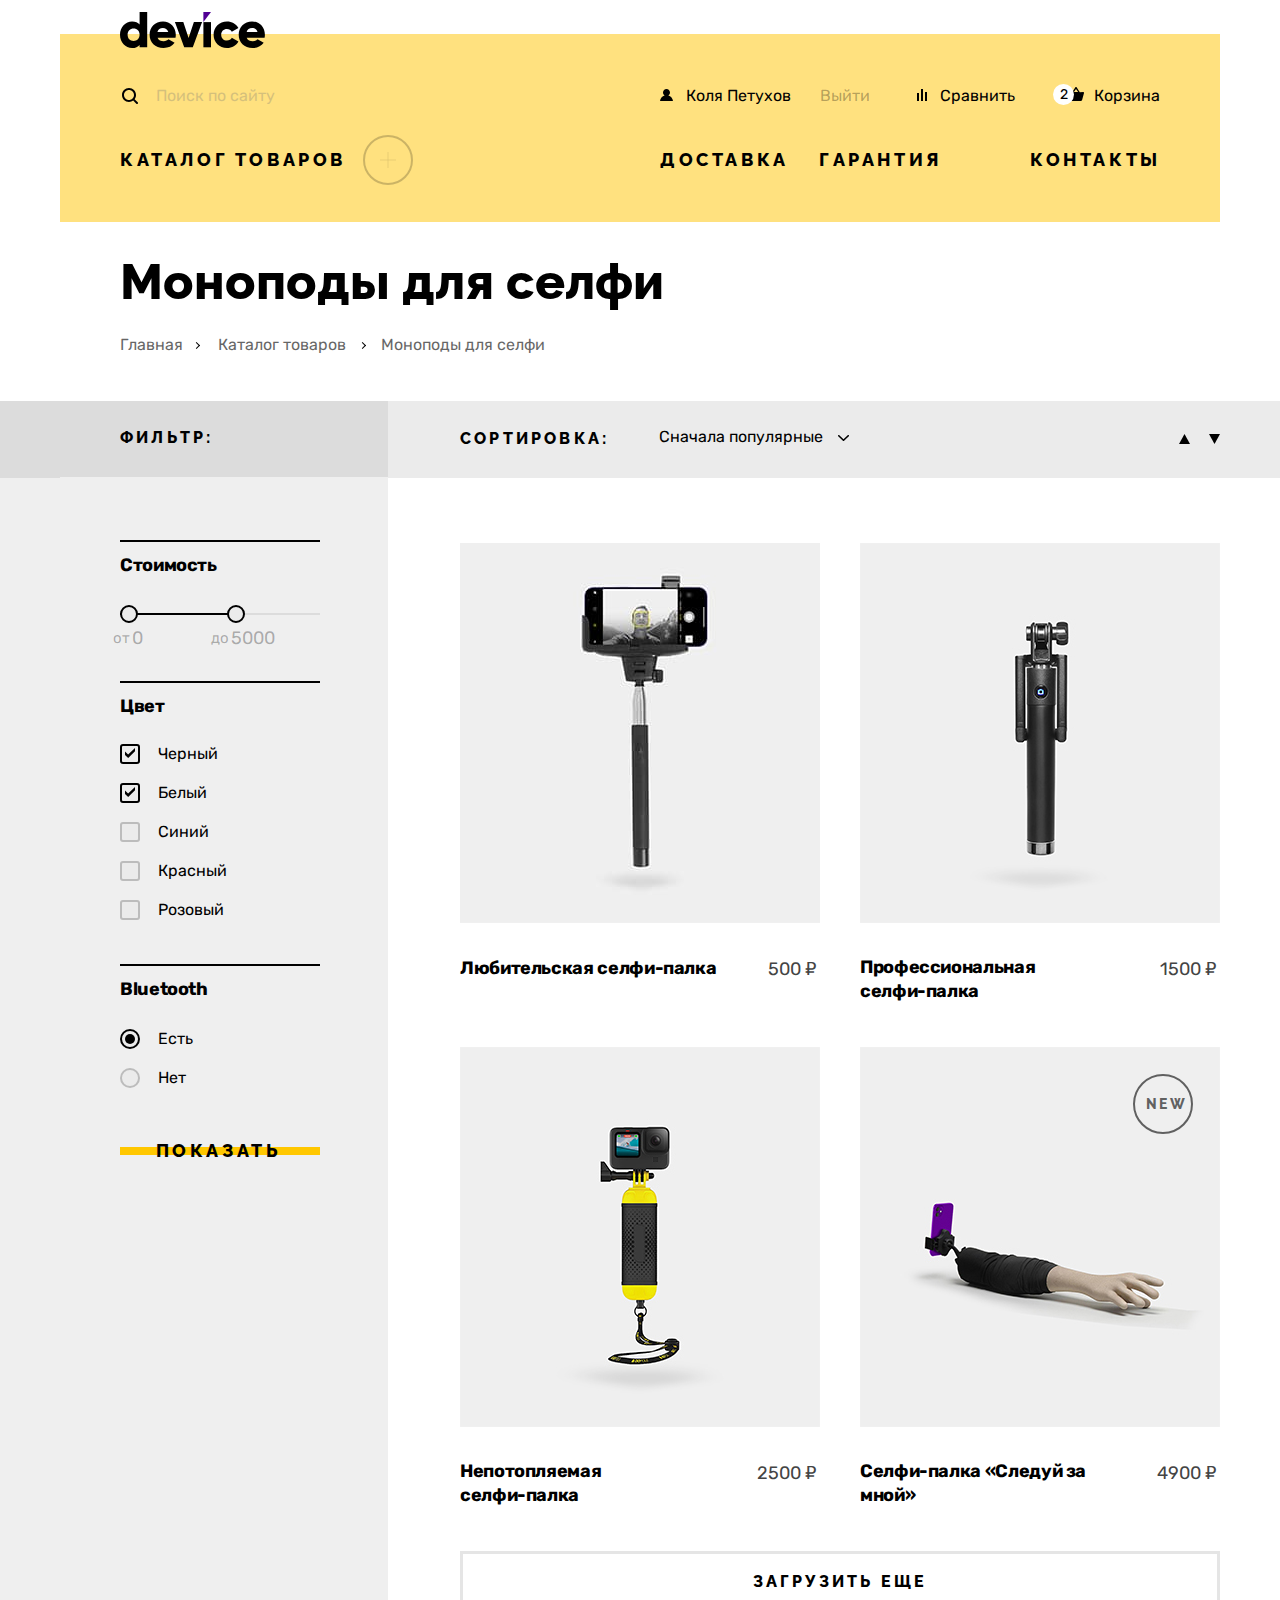
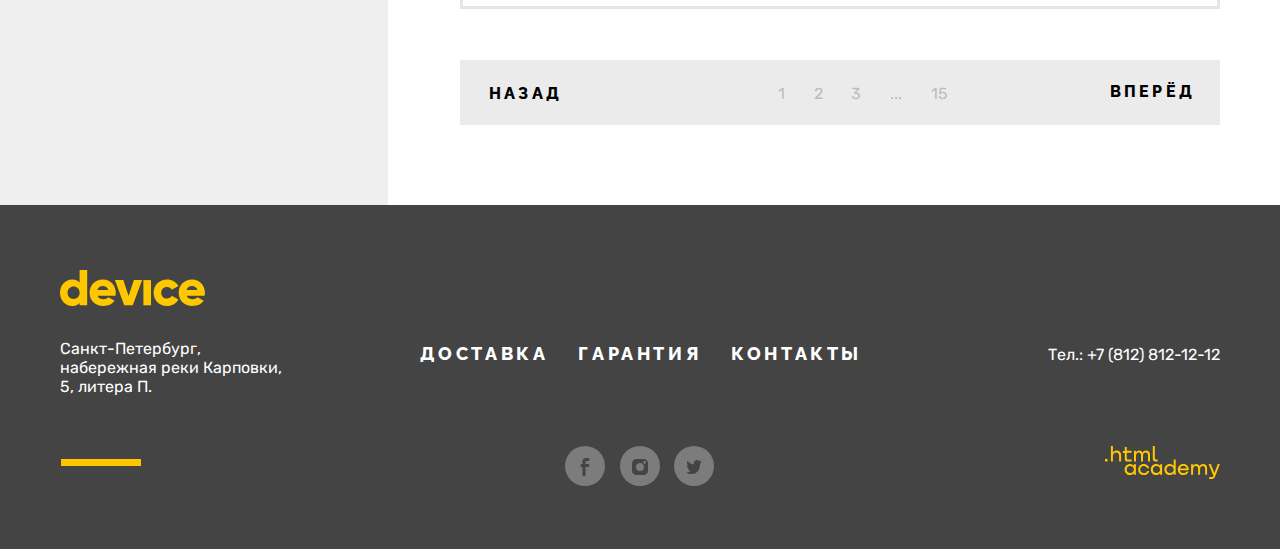
==== commit 851af06c: "Правки" ====
--- a/catalog.html
+++ b/catalog.html
@@ -458,7 +458,7 @@
 
     </div>
   </main>
-  <footer class="page-footer">
+  <footer class="page-footer catalog-page-footer">
     <div class="footer-wrapper">
       <div class="footer-logo">
         <a href="#" class="footer-logo-link">
--- a/css/styles.css
+++ b/css/styles.css
@@ -96,11 +96,7 @@
 }
 
 .catalog-nav {
-	padding-top: 25px;
-	padding-bottom: 53px;
-}
-
-.catalog-navigation {
+	padding-top: 24px;
 	padding-bottom: 47px;
 }
 
@@ -2376,7 +2372,7 @@
 
 .catalog-header-title {
 	margin: 0;
-	padding-bottom: 17px;
+	padding-bottom: 22px;
 	font-family: "Raleway", "Arial", sans-serif;
 	font-style: normal;
 	font-weight: 800;
@@ -2752,6 +2748,10 @@
 	background-color: #444444;
 	color: white;
 }
+
+.catalog-page-footer {
+	padding-top: 65px;
+}	
 
 .footer-wrapper {
 	width: 1160px;
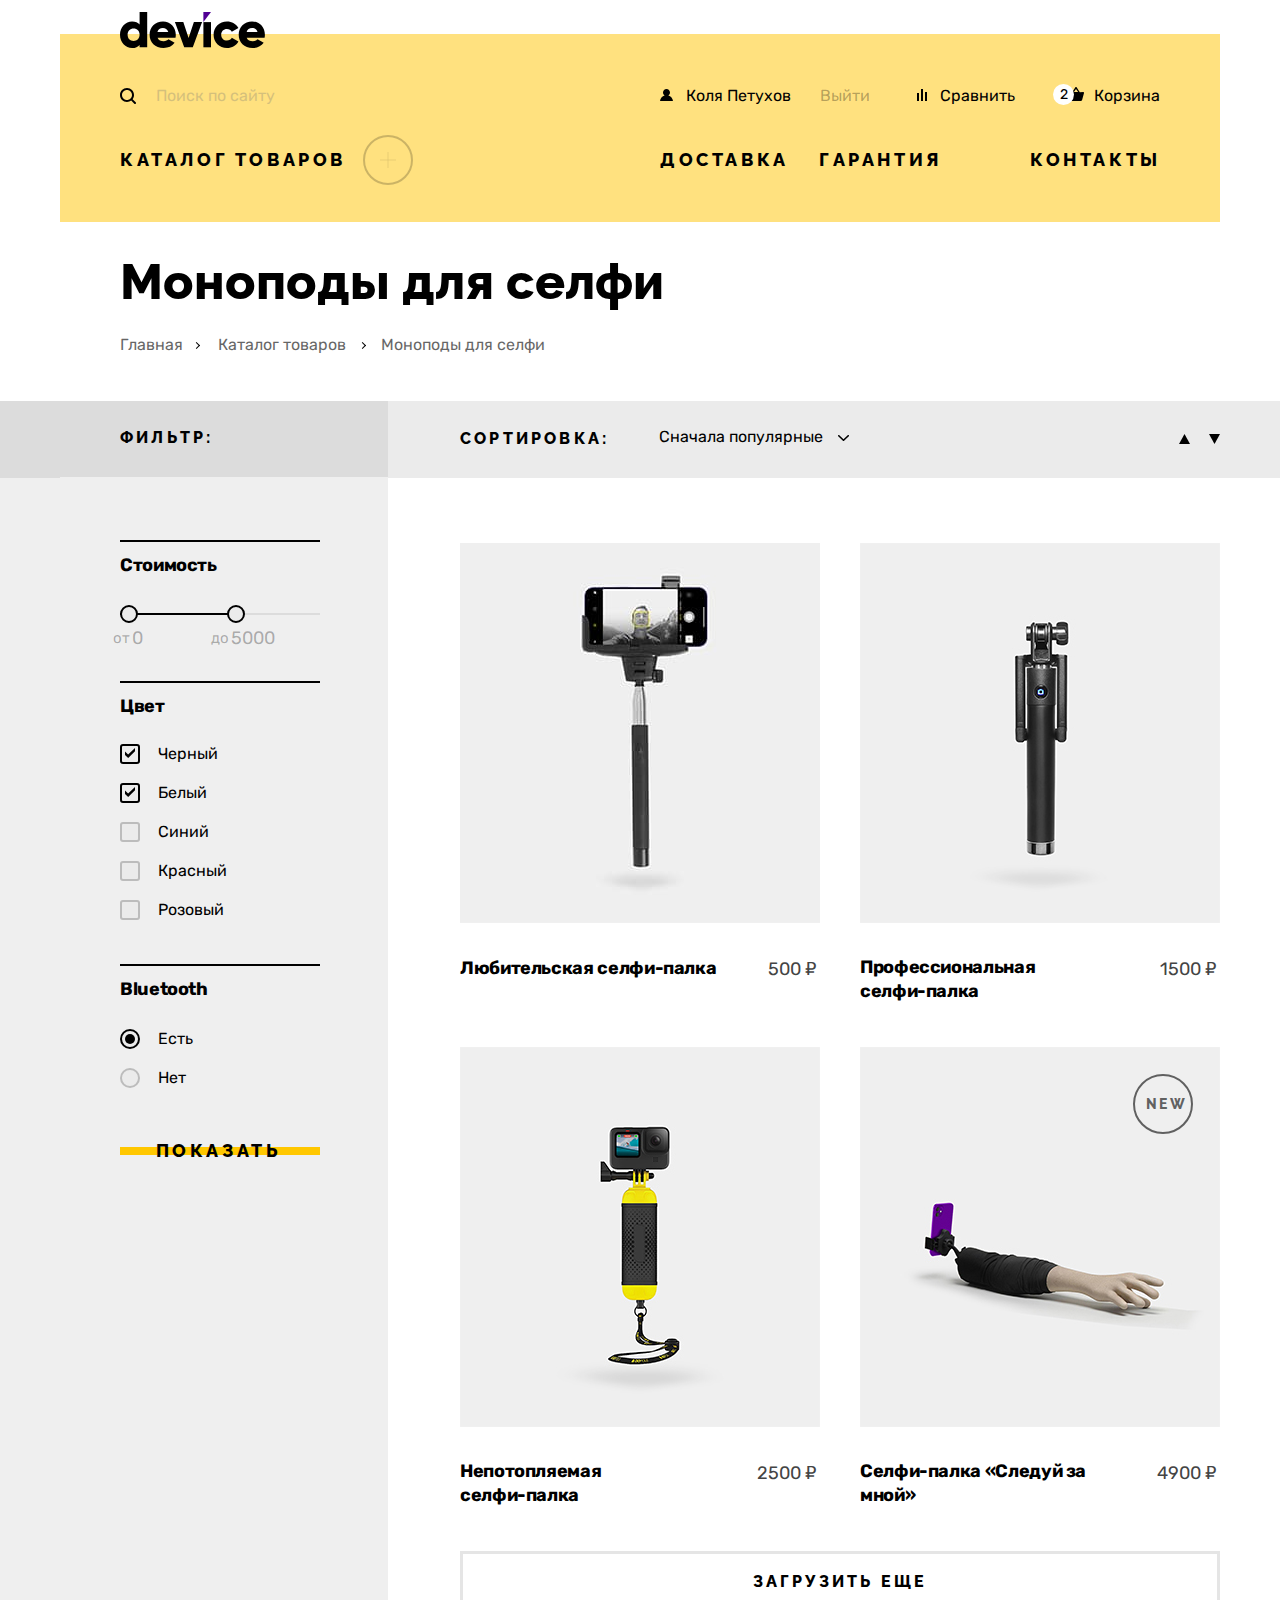
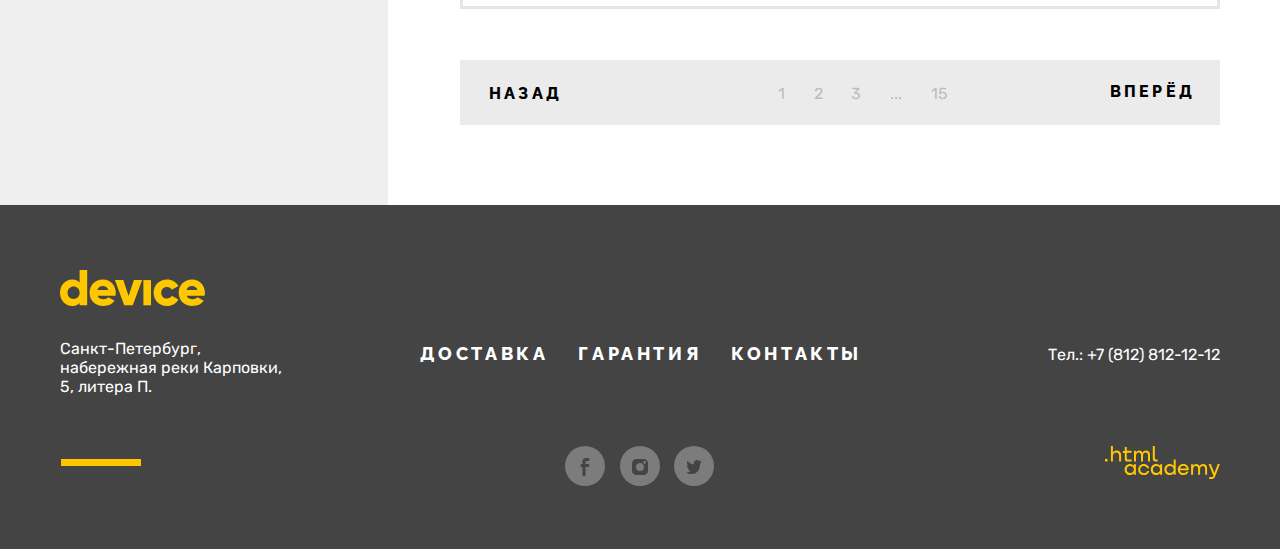
==== commit 83d3f5c7: "Еще правок подвезли" ====
--- a/catalog.html
+++ b/catalog.html
@@ -309,7 +309,7 @@
           <form action="https://echo.htmlacademy.ru/" class="sorting-form" method="get">
             <div class="sorting-select">
               <label for="sorting" class="visually-hidden">Сортировка</label>
-              <select class="select-control" name="sorting" id="sorting">
+              <select class="select-control" name="sorting" id="sorting" tabindex="-1">
                 <option value="popular-first">Сначала популярные</option>
                 <option value="cheap">Сначала дешевые</option>
                 <option value="expensive">Сначала дорогие</option>
--- a/css/styles.css
+++ b/css/styles.css
@@ -375,7 +375,7 @@
 .navigation-search-label {
 	position: absolute;
 	top: 8px;
-	left: 2px;
+	left: 0;
 	cursor: pointer;
 }
 
@@ -446,6 +446,7 @@
 	width: 516px;
 	height: 40px;
 	margin-right: 0;
+	/* margin-left: -10px; */
 }
 
 .navigation-search-input:not(:placeholder-shown) {
@@ -455,10 +456,15 @@
 	border-top-left-radius: 20px;
 	border-bottom-left-radius: 20px;
 	border: 2px solid #000000;
+	/* margin-left: -10px; */
 }
 
 .navigation-search-input::placeholder {
 	opacity: 0.3;
+}
+
+.navigation-search-input:focus::placeholder {
+	opacity: 1;
 }
 
 .navigation-search-input:hover::placeholder {
@@ -2338,17 +2344,15 @@
 	fill: rgba(0, 0, 0, .6);
 }
 
-.select-control:focus::before {
+.select-control-btn:focus-visible::before {
 	content: "";
 	position: absolute;
 	border: 5px solid #AF4FFF;
 	width: 217px;
 	min-height: 30px;
-	top: 50%;
-	left: 50%;
-	transform: translate(-50%, -50%);
-	color: #000;
-	opacity: 1;
+	top: -5px;
+	right: -7px;
+	color: rgba(0, 0, 0, 1);
 }
 
 .select-control-btn:active {
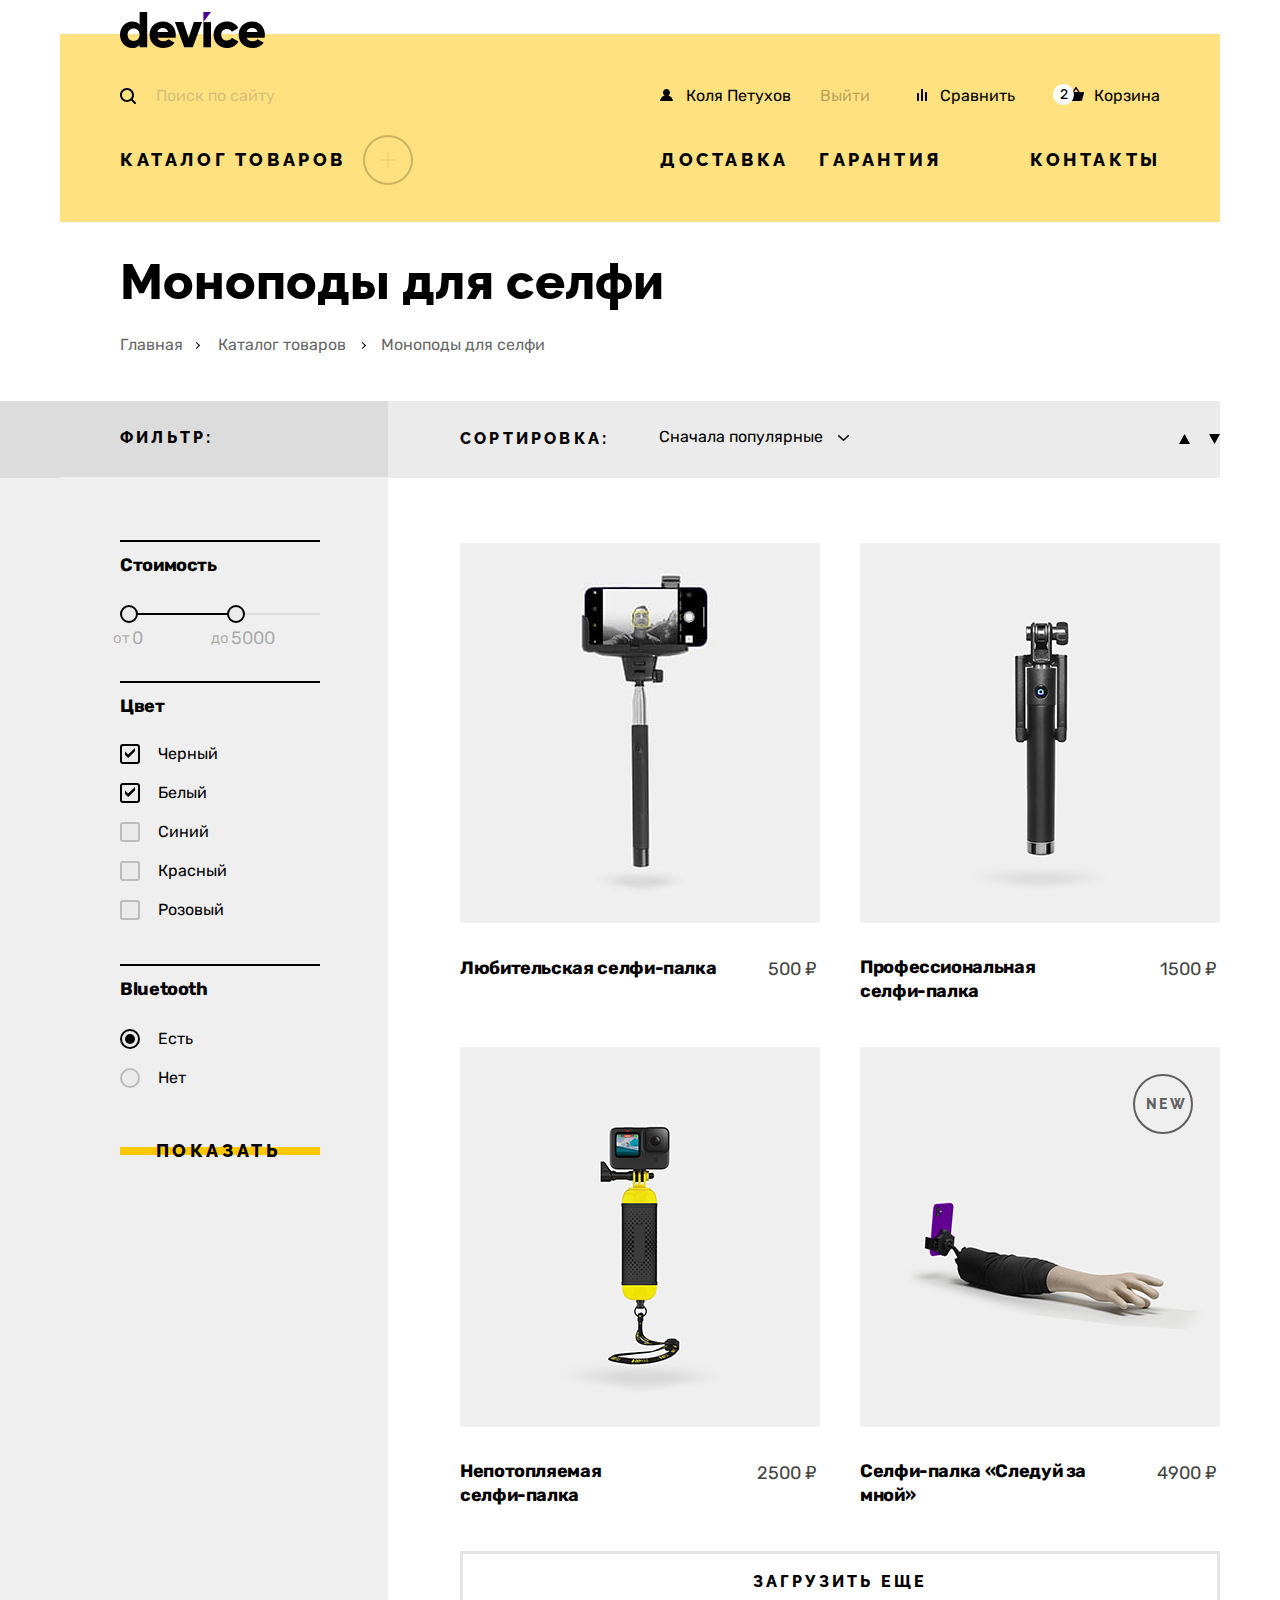
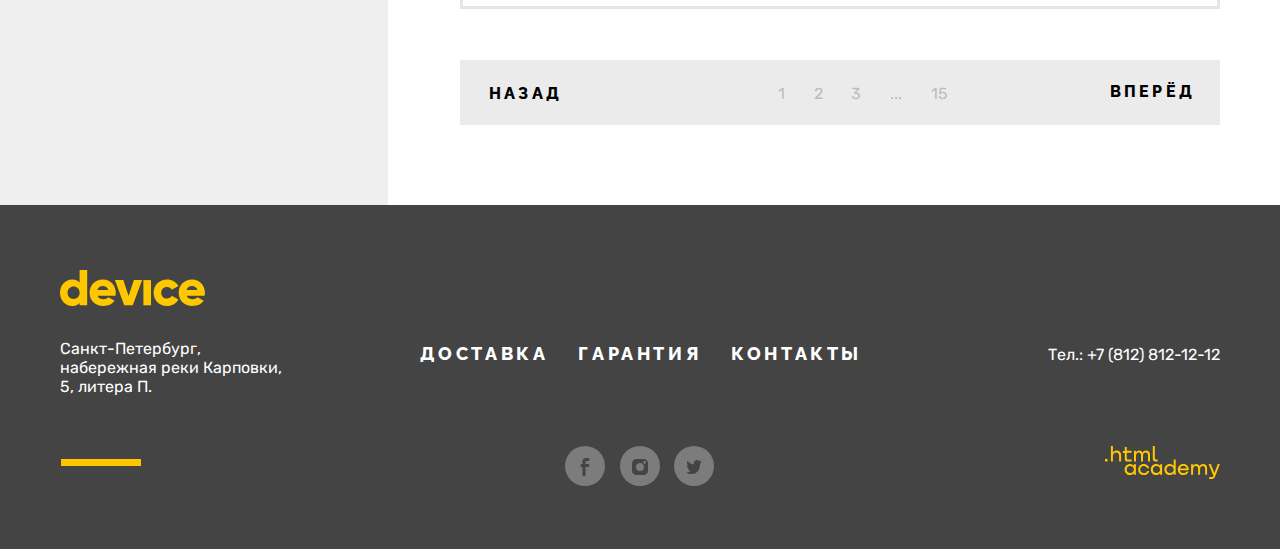
==== commit 3b8afa54: "Еще" ====
--- a/catalog.html
+++ b/catalog.html
@@ -12,7 +12,7 @@
 <body>
   <div class="header-wrapper">
     <header class="page-header">
-      <h1 class="visually-hidden">Интернет-магазин гаджетов "DEVICE"</h1>
+      <h1 class="visually-hidden">Интернет-магазин гаджетов "DEVICE".</h1>
       <div class="catalog-header-logo">
         <a href="index.html" class="header-logo"><img src="img/logo-full.svg" alt="Логотип интернет-магазина Device"
             width="145" height="36"></a>
@@ -23,7 +23,10 @@
             <form class="navigation-search" method="get" action="https://echo.htmlacademy.ru">
               <input class="navigation-search-input" id="search" type="search" name="search"
                 placeholder="Поиск по сайту">
-              <button class="navigation-search-btn" type="submit">Найти</button>
+              <button class="navigation-search-btn" type="submit">
+                Найти
+                <span class="visually-hidden">Найти.</span>
+              </button>
               <span class="navigation-search-mark"></span>
               <label class="navigation-search-label" for="search">
                 <svg class="nav-search-img" aria-hidden="true" focusable="false" width="16" height="16"
@@ -31,7 +34,7 @@
                   <path
                     d="m15.7 14.3-3.1-3.1C13.5 10 14 8.6 14 7c0-3.9-3.1-7-7-7S0 3.1 0 7s3.1 7 7 7c1.6 0 3-.5 4.2-1.4l3.1 3.1c.2.2.4.3.7.3.6 0 1-.4 1-1 0-.2-.1-.5-.3-.7ZM2 7c0-2.8 2.2-5 5-5s5 2.2 5 5-2.2 5-5 5-5-2.2-5-5Z" />
                 </svg>
-                <span class="visually-hidden">Поиск:</span>
+                <span class="visually-hidden">Поиск.</span>
               </label>
             </form>
           </li>
@@ -51,7 +54,7 @@
                 viewBox="0 0 14 6" xmlns="http://www.w3.org/2000/svg">
                 <path d="M14 6H0L7 0L14 6Z" />
               </svg>
-              <h2 class="visually-hidden">Корзина</h2>
+              <h2 class="visually-hidden">Корзина.</h2>
               <ul class="popover-cart-items">
                 <li class="popover-item popover-item-first">
                   <a href="#" class="popover-item-image-wrap">
@@ -75,14 +78,17 @@
                 <p class="summary-info summary-info-totalsum">Сумма: 2000 ₽</p>
               </div>
               <div class="popover-button-wrap">
-                <button class="popover-button">Открыть корзину</button>
+                <button class="popover-button">
+                  Открыть корзину
+                  <span class="visually-hidden">Открыть корзину.</span>
+                </button>
               </div>
             </div>
           </li>
         </ul>
 
         <div class="popover popover-cart">
-          <h2 class="visually-hidden">Корзина</h2>
+          <h2 class="visually-hidden">Корзина.</h2>
           <ul class="popover-cart-items">
             <li class="popover-item popover-item-first">
               <a href="#" class="popover-item-image-wrap">
@@ -106,7 +112,10 @@
             <p class="summary-info summary-info-totalsum">Сумма: 2000 ₽</p>
           </div>
           <div class="popover-button-wrap">
-            <button class="popover-button">Открыть корзину</button>
+            <button class="popover-button">
+              Открыть корзину
+              <span class="visually-hidden">Открыть корзину.</span>
+            </button>
           </div>
         </div>
 
@@ -172,7 +181,7 @@
 
     <div class="catalog-products-wrapper">
       <section class="catalog-sidebar">
-        <h2 class="visually-hidden">Список товаров с фильтрами</h2>
+        <h2 class="visually-hidden">Список товаров с фильтрами.</h2>
         <div class="sidebar-title-wrap">
           <h3 class="sidebar-header">Фильтр:</h3>
         </div>
@@ -300,7 +309,10 @@
             </fieldset>
           </div>
 
-          <button class="btn sidebar-filter-button" type="submit">Показать</button>
+          <button class="btn sidebar-filter-button" type="submit">
+            Показать
+            <span class="visually-hidden">Показать.</span>
+          </button>
         </form>
       </section>
       <div class="product-cards-container">
@@ -308,7 +320,7 @@
           <h3 class="catalog-form-header">Сортировка:</h3>
           <form action="https://echo.htmlacademy.ru/" class="sorting-form" method="get">
             <div class="sorting-select">
-              <label for="sorting" class="visually-hidden">Сортировка</label>
+              <label for="sorting" class="visually-hidden">Сортировка.</label>
               <select class="select-control" name="sorting" id="sorting" tabindex="-1">
                 <option value="popular-first">Сначала популярные</option>
                 <option value="cheap">Сначала дешевые</option>
@@ -320,7 +332,7 @@
                   <path
                     d="M6.1 5.8001L10.8 1.3001C11.1 1.0001 11.1 0.500098 10.8 0.200098C10.5 -0.0999023 10 -0.0999023 9.7 0.200098L5.5 4.2001L1.3 0.200098C1 -0.0999023 0.5 -0.0999023 0.2 0.200098C0.1 0.400098 0 0.600098 0 0.800098C0 1.0001 0.1 1.2001 0.2 1.3001L4.9 5.8001C5.3 6.1001 5.7 6.1001 6.1 5.8001Z" />
                 </svg>
-                <span class="visually-hidden">Выбор спрособа сортировки</span>
+                <span class="visually-hidden">Выбор спрособа сортировки.</span>
               </button>
             </div>
           </form>
@@ -332,7 +344,7 @@
                   <path d="M5.5 0L11 10H0"></path>
                 </svg>
 
-                <span class="visually-hidden">По возрастанию</span>
+                <span class="visually-hidden">По возрастанию.</span>
               </a>
             </li>
             <li class="updown-list-item">
@@ -341,16 +353,17 @@
                   xmlns="http://www.w3.org/2000/svg">
                   <path d="M5.5 10 0 0h11" />
                 </svg>
-                <span class="visually-hidden">По убыванию</span>
+                <span class="visually-hidden">По убыванию.</span>
               </a>
             </li>
           </ul>
           <button class="visually-hidden" type="submit">
-            Отсортировать товары
+            Отсортировать товары.
+            <span class="visually-hidden">Отсортировать товары.</span>
           </button>
         </section>
         <div class="product-cards">
-          <h2 class="visually-hidden">Товары</h2>
+          <h2 class="visually-hidden">Товары.</h2>
           <ul class="products-list">
             <li class="product-card">
               <img src="img/amateur-selfie-stick.jpg" alt="Любительская селфи-палка" class="product-card-image"
@@ -458,7 +471,7 @@
 
     </div>
   </main>
-  <footer class="page-footer catalog-page-footer">
+  <footer class="catalog-page-footer">
     <div class="footer-wrapper">
       <div class="footer-logo">
         <a href="#" class="footer-logo-link">
@@ -483,7 +496,7 @@
         </a>
       </div>
       <section class="footer-info">
-        <h2 class="visually-hidden">Наши контакты</h2>
+        <h2 class="visually-hidden">Наши контакты.</h2>
         <address class="footer-info-address">
           Санкт-Петербург, набережная
           реки Карповки, 5, литера П.
@@ -510,7 +523,7 @@
         </p>
       </section>
       <section class="footer-links">
-        <h2 class="visually-hidden">Связаться с нами</h2>
+        <h2 class="visually-hidden">Связаться с нами.</h2>
         <ul class="footer-links-list">
           <li class="footer-social-images-item">
             <a class="footer-social-image" href="https://facebook.com/htmlacademy">
@@ -519,7 +532,7 @@
                 xmlns="http://www.w3.org/2000/svg">
                 <path d="M6.5 3H9V0H5.6C2.8 0 2 1.7 2 4.2V6H0V9H2V18H5V9H8.3L8.9 6H5V4.5C5 3.7 5.3 3 6.5 3Z" />
               </svg>
-              <span class="visually-hidden">Facebook</span>
+              <span class="visually-hidden">Facebook.</span>
             </a>
           </li>
           <li class="footer-social-images-item">
@@ -530,7 +543,7 @@
                 <path
                   d="M14.7 1.3C13.8 0.4 12.7 0 11.3 0H4.7C1.9 0 0 1.9 0 4.7V11.3C0 12.7 0.4 13.9 1.4 14.7C2.3 15.6 3.4 16 4.7 16H11.3C12.7 16 13.9 15.6 14.7 14.7C15.5 13.8 16 12.7 16 11.3V4.7C16 3.3 15.6 2.1 14.7 1.3ZM8 12.1C5.8 12.1 3.9 10.3 3.9 8C3.9 5.7 5.8 3.9 8 3.9C10.2 3.9 12.1 5.7 12.1 8C12.1 10.3 10.2 12.1 8 12.1ZM12.6 4.7C11.9 4.7 11.3 4.2 11.3 3.4C11.3 2.6 11.8 2.1 12.6 2.1C13.3 2.1 13.9 2.7 13.9 3.4C13.9 4.1 13.3 4.7 12.6 4.7Z" />
               </svg>
-              <span class="visually-hidden">Instagram</span>
+              <span class="visually-hidden">Instagram.</span>
             </a>
           </li>
           <li class="footer-social-images-item">
@@ -541,7 +554,7 @@
                 <path
                   d="M9.7 0.099998C11.2 -0.400002 12.3 0.399998 12.9 1.2C13.4 0.999998 14 0.799998 14.6 0.599998C14.6 1.4 14.1 2 13.8 2.2C14.5 2.4 15 1.8 15 1.8C14.9 2.7 14.1 3.5 13.6 3.7C13.4 10 10.8 14.1 4.7 14C4.2 14 4.8 14 4.3 14C4 14 0.6 13.6 0 12.2C2 12.4 3.4 11.8 4.1 11.1C3.3 10.8 1.7 10.7 1.5 8.3C1.8 8.5 2 8.6 2.6 8.5C1.5 7.7 0.3 7 0.4 5C0.7 5.3 1.3 5.5 1.6 5.4C1 5.2 -0.2 2.3 0.8 0.799998C2.4 2.5 4.1 4.2 7.1 4.3C7.3 2.2 8.1 0.799998 9.7 0.099998Z" />
               </svg>
-              <span class="visually-hidden">Twitter</span>
+              <span class="visually-hidden">Twitter.</span>
             </a>
           </li>
         </ul>
--- a/css/styles.css
+++ b/css/styles.css
@@ -445,8 +445,6 @@
 	border-radius: 20px;
 	width: 516px;
 	height: 40px;
-	margin-right: 0;
-	/* margin-left: -10px; */
 }
 
 .navigation-search-input:not(:placeholder-shown) {
@@ -456,7 +454,6 @@
 	border-top-left-radius: 20px;
 	border-bottom-left-radius: 20px;
 	border: 2px solid #000000;
-	/* margin-left: -10px; */
 }
 
 .navigation-search-input::placeholder {
@@ -2182,7 +2179,14 @@
 	border: 0;
 }
 
-.sidebar-filter-title::before {
+.sidebar-filter-item {
+	position: relative;
+}
+
+.sidebar-filter-range::before,
+.sidebar-filter-check::before,
+.sidebar-filter-radio::before
+ {
 	content: "";
 	position: absolute;
 	top: -15px;
@@ -2521,6 +2525,7 @@
 	padding-right: 68px;
 	padding-left: 60px;
 	box-sizing: border-box;
+	position: relative;
 }
 
 .sidebar-check-list {
@@ -2542,8 +2547,6 @@
 	justify-content: space-between;
 	align-items: center;
 }
-
-.products-info-header {}
 
 .sorting-products {
 	position: relative;
@@ -2556,6 +2559,8 @@
 	padding-left: 72px;
 	box-sizing: border-box;
 	background-color: #EBEBEB;
+	overflow: hidden;
+
 }
 
 .sorting-products::after {
@@ -2755,6 +2760,9 @@
 
 .catalog-page-footer {
 	padding-top: 65px;
+	padding-bottom: 61px;
+	background-color: #444444;
+	color: white;
 }	
 
 .footer-wrapper {
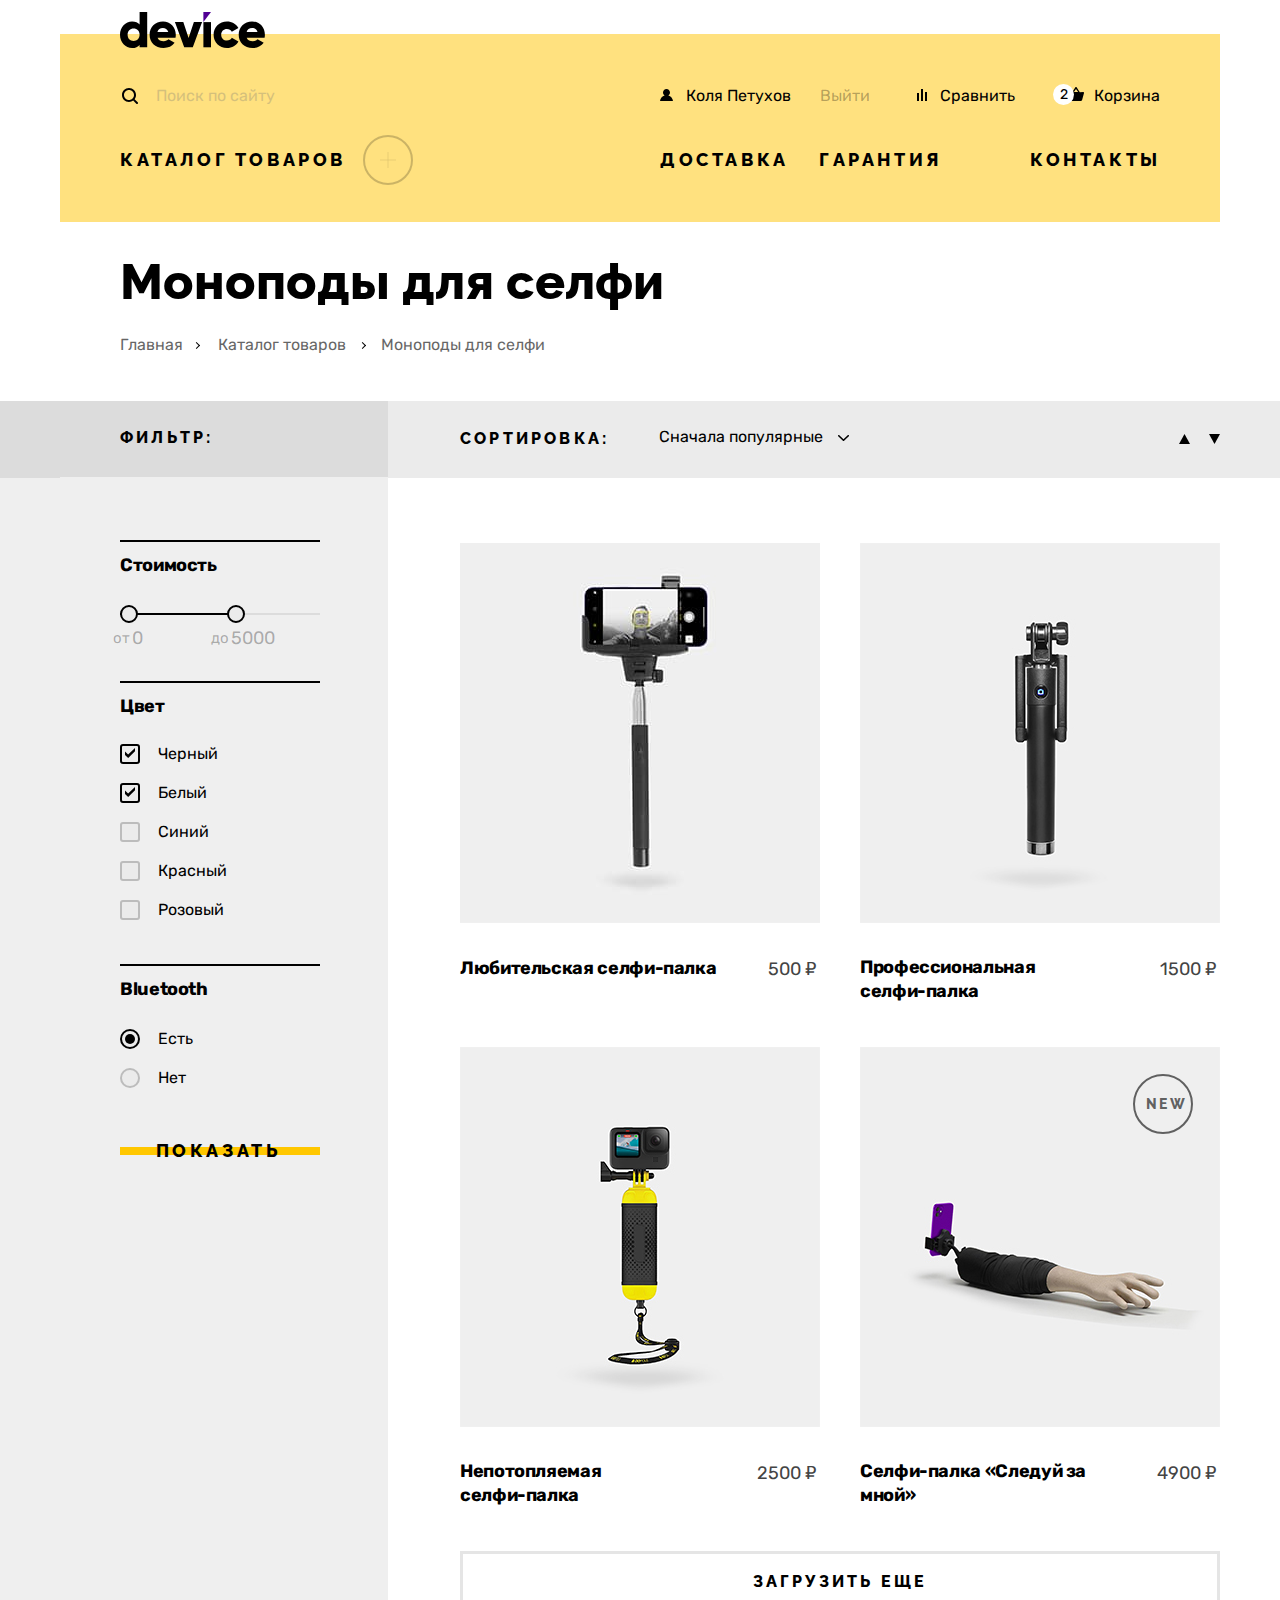
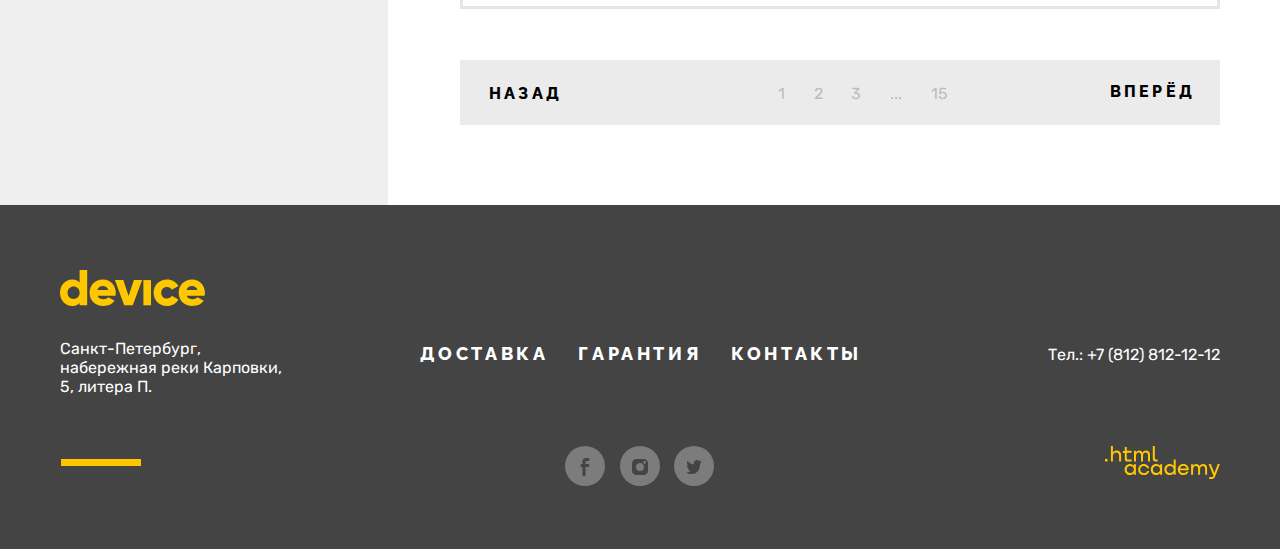
==== commit 1537d6a4: "Правки перед отправкой на 1-ую проверку" ====
--- a/catalog.html
+++ b/catalog.html
@@ -12,7 +12,7 @@
 <body>
   <div class="header-wrapper">
     <header class="page-header">
-      <h1 class="visually-hidden">Интернет-магазин гаджетов "DEVICE".</h1>
+      <h1 class="visually-hidden">Интернет-магазин гаджетов "DEVICE"</h1>
       <div class="catalog-header-logo">
         <a href="index.html" class="header-logo"><img src="img/logo-full.svg" alt="Логотип интернет-магазина Device"
             width="145" height="36"></a>
@@ -23,10 +23,7 @@
             <form class="navigation-search" method="get" action="https://echo.htmlacademy.ru">
               <input class="navigation-search-input" id="search" type="search" name="search"
                 placeholder="Поиск по сайту">
-              <button class="navigation-search-btn" type="submit">
-                Найти
-                <span class="visually-hidden">Найти.</span>
-              </button>
+              <button class="navigation-search-btn" type="submit">Найти</button>
               <span class="navigation-search-mark"></span>
               <label class="navigation-search-label" for="search">
                 <svg class="nav-search-img" aria-hidden="true" focusable="false" width="16" height="16"
@@ -34,7 +31,7 @@
                   <path
                     d="m15.7 14.3-3.1-3.1C13.5 10 14 8.6 14 7c0-3.9-3.1-7-7-7S0 3.1 0 7s3.1 7 7 7c1.6 0 3-.5 4.2-1.4l3.1 3.1c.2.2.4.3.7.3.6 0 1-.4 1-1 0-.2-.1-.5-.3-.7ZM2 7c0-2.8 2.2-5 5-5s5 2.2 5 5-2.2 5-5 5-5-2.2-5-5Z" />
                 </svg>
-                <span class="visually-hidden">Поиск.</span>
+                <span class="visually-hidden">Поиск:</span>
               </label>
             </form>
           </li>
@@ -54,7 +51,7 @@
                 viewBox="0 0 14 6" xmlns="http://www.w3.org/2000/svg">
                 <path d="M14 6H0L7 0L14 6Z" />
               </svg>
-              <h2 class="visually-hidden">Корзина.</h2>
+              <h2 class="visually-hidden">Корзина</h2>
               <ul class="popover-cart-items">
                 <li class="popover-item popover-item-first">
                   <a href="#" class="popover-item-image-wrap">
@@ -78,17 +75,14 @@
                 <p class="summary-info summary-info-totalsum">Сумма: 2000 ₽</p>
               </div>
               <div class="popover-button-wrap">
-                <button class="popover-button">
-                  Открыть корзину
-                  <span class="visually-hidden">Открыть корзину.</span>
-                </button>
+                <button class="popover-button">Открыть корзину</button>
               </div>
             </div>
           </li>
         </ul>
 
         <div class="popover popover-cart">
-          <h2 class="visually-hidden">Корзина.</h2>
+          <h2 class="visually-hidden">Корзина</h2>
           <ul class="popover-cart-items">
             <li class="popover-item popover-item-first">
               <a href="#" class="popover-item-image-wrap">
@@ -112,10 +106,7 @@
             <p class="summary-info summary-info-totalsum">Сумма: 2000 ₽</p>
           </div>
           <div class="popover-button-wrap">
-            <button class="popover-button">
-              Открыть корзину
-              <span class="visually-hidden">Открыть корзину.</span>
-            </button>
+            <button class="popover-button">Открыть корзину</button>
           </div>
         </div>
 
@@ -181,7 +172,7 @@
 
     <div class="catalog-products-wrapper">
       <section class="catalog-sidebar">
-        <h2 class="visually-hidden">Список товаров с фильтрами.</h2>
+        <h2 class="visually-hidden">Список товаров с фильтрами</h2>
         <div class="sidebar-title-wrap">
           <h3 class="sidebar-header">Фильтр:</h3>
         </div>
@@ -295,7 +286,7 @@
                 </li>
                 <li class="sidebar-radio-item">
                   <label class="radio-control">
-                    <input type="radio" class="visually-hidden control-input" name="bluetooth-radio-no"
+                    <input type="radio" class="visually-hidden control-input" name="bluetooth-radio-yes"
                       id="bluetooth-radio-no" />
                     <span class="control-mark-radio"></span>
                     <span class="radio-control-label">Нет</span>
@@ -309,10 +300,7 @@
             </fieldset>
           </div>
 
-          <button class="btn sidebar-filter-button" type="submit">
-            Показать
-            <span class="visually-hidden">Показать.</span>
-          </button>
+          <button class="btn sidebar-filter-button" type="submit">Показать</button>
         </form>
       </section>
       <div class="product-cards-container">
@@ -320,8 +308,8 @@
           <h3 class="catalog-form-header">Сортировка:</h3>
           <form action="https://echo.htmlacademy.ru/" class="sorting-form" method="get">
             <div class="sorting-select">
-              <label for="sorting" class="visually-hidden">Сортировка.</label>
-              <select class="select-control" name="sorting" id="sorting" tabindex="-1">
+              <label for="sorting" class="visually-hidden">Сортировка</label>
+              <select class="select-control" name="sorting" id="sorting">
                 <option value="popular-first">Сначала популярные</option>
                 <option value="cheap">Сначала дешевые</option>
                 <option value="expensive">Сначала дорогие</option>
@@ -332,7 +320,7 @@
                   <path
                     d="M6.1 5.8001L10.8 1.3001C11.1 1.0001 11.1 0.500098 10.8 0.200098C10.5 -0.0999023 10 -0.0999023 9.7 0.200098L5.5 4.2001L1.3 0.200098C1 -0.0999023 0.5 -0.0999023 0.2 0.200098C0.1 0.400098 0 0.600098 0 0.800098C0 1.0001 0.1 1.2001 0.2 1.3001L4.9 5.8001C5.3 6.1001 5.7 6.1001 6.1 5.8001Z" />
                 </svg>
-                <span class="visually-hidden">Выбор спрособа сортировки.</span>
+                <span class="visually-hidden">Выбор спрособа сортировки</span>
               </button>
             </div>
           </form>
@@ -344,7 +332,7 @@
                   <path d="M5.5 0L11 10H0"></path>
                 </svg>
 
-                <span class="visually-hidden">По возрастанию.</span>
+                <span class="visually-hidden">По возрастанию</span>
               </a>
             </li>
             <li class="updown-list-item">
@@ -353,17 +341,16 @@
                   xmlns="http://www.w3.org/2000/svg">
                   <path d="M5.5 10 0 0h11" />
                 </svg>
-                <span class="visually-hidden">По убыванию.</span>
+                <span class="visually-hidden">По убыванию</span>
               </a>
             </li>
           </ul>
           <button class="visually-hidden" type="submit">
-            Отсортировать товары.
-            <span class="visually-hidden">Отсортировать товары.</span>
+            Отсортировать товары
           </button>
         </section>
         <div class="product-cards">
-          <h2 class="visually-hidden">Товары.</h2>
+          <h2 class="visually-hidden">Товары</h2>
           <ul class="products-list">
             <li class="product-card">
               <img src="img/amateur-selfie-stick.jpg" alt="Любительская селфи-палка" class="product-card-image"
@@ -471,7 +458,7 @@
 
     </div>
   </main>
-  <footer class="catalog-page-footer">
+  <footer class="page-footer catalog-page-footer">
     <div class="footer-wrapper">
       <div class="footer-logo">
         <a href="#" class="footer-logo-link">
@@ -496,7 +483,7 @@
         </a>
       </div>
       <section class="footer-info">
-        <h2 class="visually-hidden">Наши контакты.</h2>
+        <h2 class="visually-hidden">Наши контакты</h2>
         <address class="footer-info-address">
           Санкт-Петербург, набережная
           реки Карповки, 5, литера П.
@@ -523,7 +510,7 @@
         </p>
       </section>
       <section class="footer-links">
-        <h2 class="visually-hidden">Связаться с нами.</h2>
+        <h2 class="visually-hidden">Связаться с нами</h2>
         <ul class="footer-links-list">
           <li class="footer-social-images-item">
             <a class="footer-social-image" href="https://facebook.com/htmlacademy">
@@ -532,7 +519,7 @@
                 xmlns="http://www.w3.org/2000/svg">
                 <path d="M6.5 3H9V0H5.6C2.8 0 2 1.7 2 4.2V6H0V9H2V18H5V9H8.3L8.9 6H5V4.5C5 3.7 5.3 3 6.5 3Z" />
               </svg>
-              <span class="visually-hidden">Facebook.</span>
+              <span class="visually-hidden">Facebook</span>
             </a>
           </li>
           <li class="footer-social-images-item">
@@ -543,7 +530,7 @@
                 <path
                   d="M14.7 1.3C13.8 0.4 12.7 0 11.3 0H4.7C1.9 0 0 1.9 0 4.7V11.3C0 12.7 0.4 13.9 1.4 14.7C2.3 15.6 3.4 16 4.7 16H11.3C12.7 16 13.9 15.6 14.7 14.7C15.5 13.8 16 12.7 16 11.3V4.7C16 3.3 15.6 2.1 14.7 1.3ZM8 12.1C5.8 12.1 3.9 10.3 3.9 8C3.9 5.7 5.8 3.9 8 3.9C10.2 3.9 12.1 5.7 12.1 8C12.1 10.3 10.2 12.1 8 12.1ZM12.6 4.7C11.9 4.7 11.3 4.2 11.3 3.4C11.3 2.6 11.8 2.1 12.6 2.1C13.3 2.1 13.9 2.7 13.9 3.4C13.9 4.1 13.3 4.7 12.6 4.7Z" />
               </svg>
-              <span class="visually-hidden">Instagram.</span>
+              <span class="visually-hidden">Instagram</span>
             </a>
           </li>
           <li class="footer-social-images-item">
@@ -554,7 +541,7 @@
                 <path
                   d="M9.7 0.099998C11.2 -0.400002 12.3 0.399998 12.9 1.2C13.4 0.999998 14 0.799998 14.6 0.599998C14.6 1.4 14.1 2 13.8 2.2C14.5 2.4 15 1.8 15 1.8C14.9 2.7 14.1 3.5 13.6 3.7C13.4 10 10.8 14.1 4.7 14C4.2 14 4.8 14 4.3 14C4 14 0.6 13.6 0 12.2C2 12.4 3.4 11.8 4.1 11.1C3.3 10.8 1.7 10.7 1.5 8.3C1.8 8.5 2 8.6 2.6 8.5C1.5 7.7 0.3 7 0.4 5C0.7 5.3 1.3 5.5 1.6 5.4C1 5.2 -0.2 2.3 0.8 0.799998C2.4 2.5 4.1 4.2 7.1 4.3C7.3 2.2 8.1 0.799998 9.7 0.099998Z" />
               </svg>
-              <span class="visually-hidden">Twitter.</span>
+              <span class="visually-hidden">Twitter</span>
             </a>
           </li>
         </ul>
--- a/css/styles.css
+++ b/css/styles.css
@@ -227,7 +227,7 @@
 	border: 5px solid #AF4FFF;
 	width: 41px;
 	height: 43px;
-	top: -5;
+	top: -5px;
 	left: 0;
 	outline: none;
 }
@@ -375,7 +375,7 @@
 .navigation-search-label {
 	position: absolute;
 	top: 8px;
-	left: 0;
+	left: 2px;
 	cursor: pointer;
 }
 
@@ -445,6 +445,7 @@
 	border-radius: 20px;
 	width: 516px;
 	height: 40px;
+	margin-right: 0;
 }
 
 .navigation-search-input:not(:placeholder-shown) {
@@ -460,10 +461,6 @@
 	opacity: 0.3;
 }
 
-.navigation-search-input:focus::placeholder {
-	opacity: 1;
-}
-
 .navigation-search-input:hover::placeholder {
 	opacity: 0.6;
 }
@@ -484,7 +481,6 @@
 	position: absolute;
 	width: 13px;
 	height: 12px;
-	background-repeat: no-repeat;
 	bottom: 4px;
 	left: -26px;
 	background-image: url(../img/user-enter.svg);
@@ -1335,7 +1331,6 @@
 
 .services-slider-control:focus-visible::before {
 	background-color: #AF4FFF;
-	;
 }
 
 .services-slider-control:active {
@@ -1626,7 +1621,6 @@
 
 .mailing-form {
 	display: flex;
-	margin-right: 200px;
 	justify-content: flex-start;
 	margin-right: 171px;
 }
@@ -1713,7 +1707,6 @@
 .mailing-submit-button:focus-visible::before {
 	content: "";
 	position: absolute;
-	border: none;
 	border: 4px solid #AF4FFF;
 	width: 261px;
 	height: 55px;
@@ -1852,53 +1845,53 @@
 	opacity: 0.2;
 }
 
-.control-mark:active+.sidebar-control-label,
-.control-mark-radio:active+.radio-control-label {
+.control-mark:active + .sidebar-control-label,
+.control-mark-radio:active + .radio-control-label {
 	opacity: 0.2;
 }
 
-.control-input:checked+.control-mark,
-.control-input:checked+.control-mark-radio {
+.control-input:checked + .control-mark,
+.control-input:checked + .control-mark-radio {
 	border: 2px solid rgba(0, 0, 0);
 }
 
-.control-input:focus-visible~span {
+.control-input:focus-visible ~ span {
 	color: #AF4FFF;
 }
 
-.control-input:focus-visible+.control-mark,
-.control-input:focus-visible+.control-mark-radio {
+.control-input:focus-visible + .control-mark,
+.control-input:focus-visible + .control-mark-radio {
 	border: 2px solid #AF4FFF;
 }
 
-.control-input:focus-visible~svg {
+.control-input:focus-visible ~ svg {
 	fill: #AF4FFF;
 }
 
-.control-input:hover+.control-mark,
-.control-input:hover+.control-mark-radio {
+.control-input:hover + .control-mark,
+.control-input:hover + .control-mark-radio {
 	border: 2px solid rgba(0, 0, 0, .5);
 }
 
-.control-input:hover~svg {
+.control-input:hover ~ svg {
 	fill: rgba(0, 0, 0, .5);
 }
 
-.control-input:hover~span {
+.control-input:hover ~ span {
 	color: rgba(0, 0, 0, .5);
 }
 
-.control-input[type="checkbox"]:checked~svg {
+.control-input[type="checkbox"]:checked ~ svg {
 	z-index: 1;
 	opacity: 1;
 }
 
-.control-input[type="radio"]:checked~svg {
+.control-input[type="radio"]:checked ~ svg {
 	z-index: 1;
 	opacity: 1;
 }
 
-.control-input[type="radio"]+.control-mark-radio {
+.control-input[type="radio"] + .control-mark-radio {
 	border-radius: 50%;
 }
 
@@ -2179,14 +2172,7 @@
 	border: 0;
 }
 
-.sidebar-filter-item {
-	position: relative;
-}
-
-.sidebar-filter-range::before,
-.sidebar-filter-check::before,
-.sidebar-filter-radio::before
- {
+.sidebar-filter-title::before {
 	content: "";
 	position: absolute;
 	top: -15px;
@@ -2284,17 +2270,6 @@
 	margin-bottom: 10px;
 }
 
-.user-navigation-catalog-list {
-	display: flex;
-	list-style-type: none;
-	margin-top: 0;
-	margin-bottom: 29px;
-	margin-top: 48px;
-	margin-right: 25px;
-	padding: 0;
-	width: 535px;
-}
-
 .sorting-select {
 	position: relative;
 	display: flex;
@@ -2348,15 +2323,17 @@
 	fill: rgba(0, 0, 0, .6);
 }
 
-.select-control-btn:focus-visible::before {
+.select-control:focus::before {
 	content: "";
 	position: absolute;
 	border: 5px solid #AF4FFF;
 	width: 217px;
 	min-height: 30px;
-	top: -5px;
-	right: -7px;
-	color: rgba(0, 0, 0, 1);
+	top: 50%;
+	left: 50%;
+	transform: translate(-50%, -50%);
+	color: #000;
+	opacity: 1;
 }
 
 .select-control-btn:active {
@@ -2525,7 +2502,6 @@
 	padding-right: 68px;
 	padding-left: 60px;
 	box-sizing: border-box;
-	position: relative;
 }
 
 .sidebar-check-list {
@@ -2547,6 +2523,8 @@
 	justify-content: space-between;
 	align-items: center;
 }
+
+.products-info-header {}
 
 .sorting-products {
 	position: relative;
@@ -2559,8 +2537,6 @@
 	padding-left: 72px;
 	box-sizing: border-box;
 	background-color: #EBEBEB;
-	overflow: hidden;
-
 }
 
 .sorting-products::after {
@@ -2760,9 +2736,6 @@
 
 .catalog-page-footer {
 	padding-top: 65px;
-	padding-bottom: 61px;
-	background-color: #444444;
-	color: white;
 }	
 
 .footer-wrapper {
@@ -2837,7 +2810,6 @@
 .footer-info-link:hover {
 	color: #FFC700;
 	border-bottom: 2px solid #FFC700;
-	;
 }
 
 .footer-info-link:focus-visible::before {
@@ -3410,6 +3382,7 @@
 }
 
 .modal-input:hover {
+	font-family: "Rubik", "Arial, sans-serif";
 	background-color: #EBEBEB;
 }
 
@@ -3424,6 +3397,7 @@
 	box-shadow: inset 0 0 0 3px #000000;
 	opacity: 1;
 	color: black;
+	font-family: "Rubik", "Arial, sans-serif";
 }
 
 .modal-input-name,
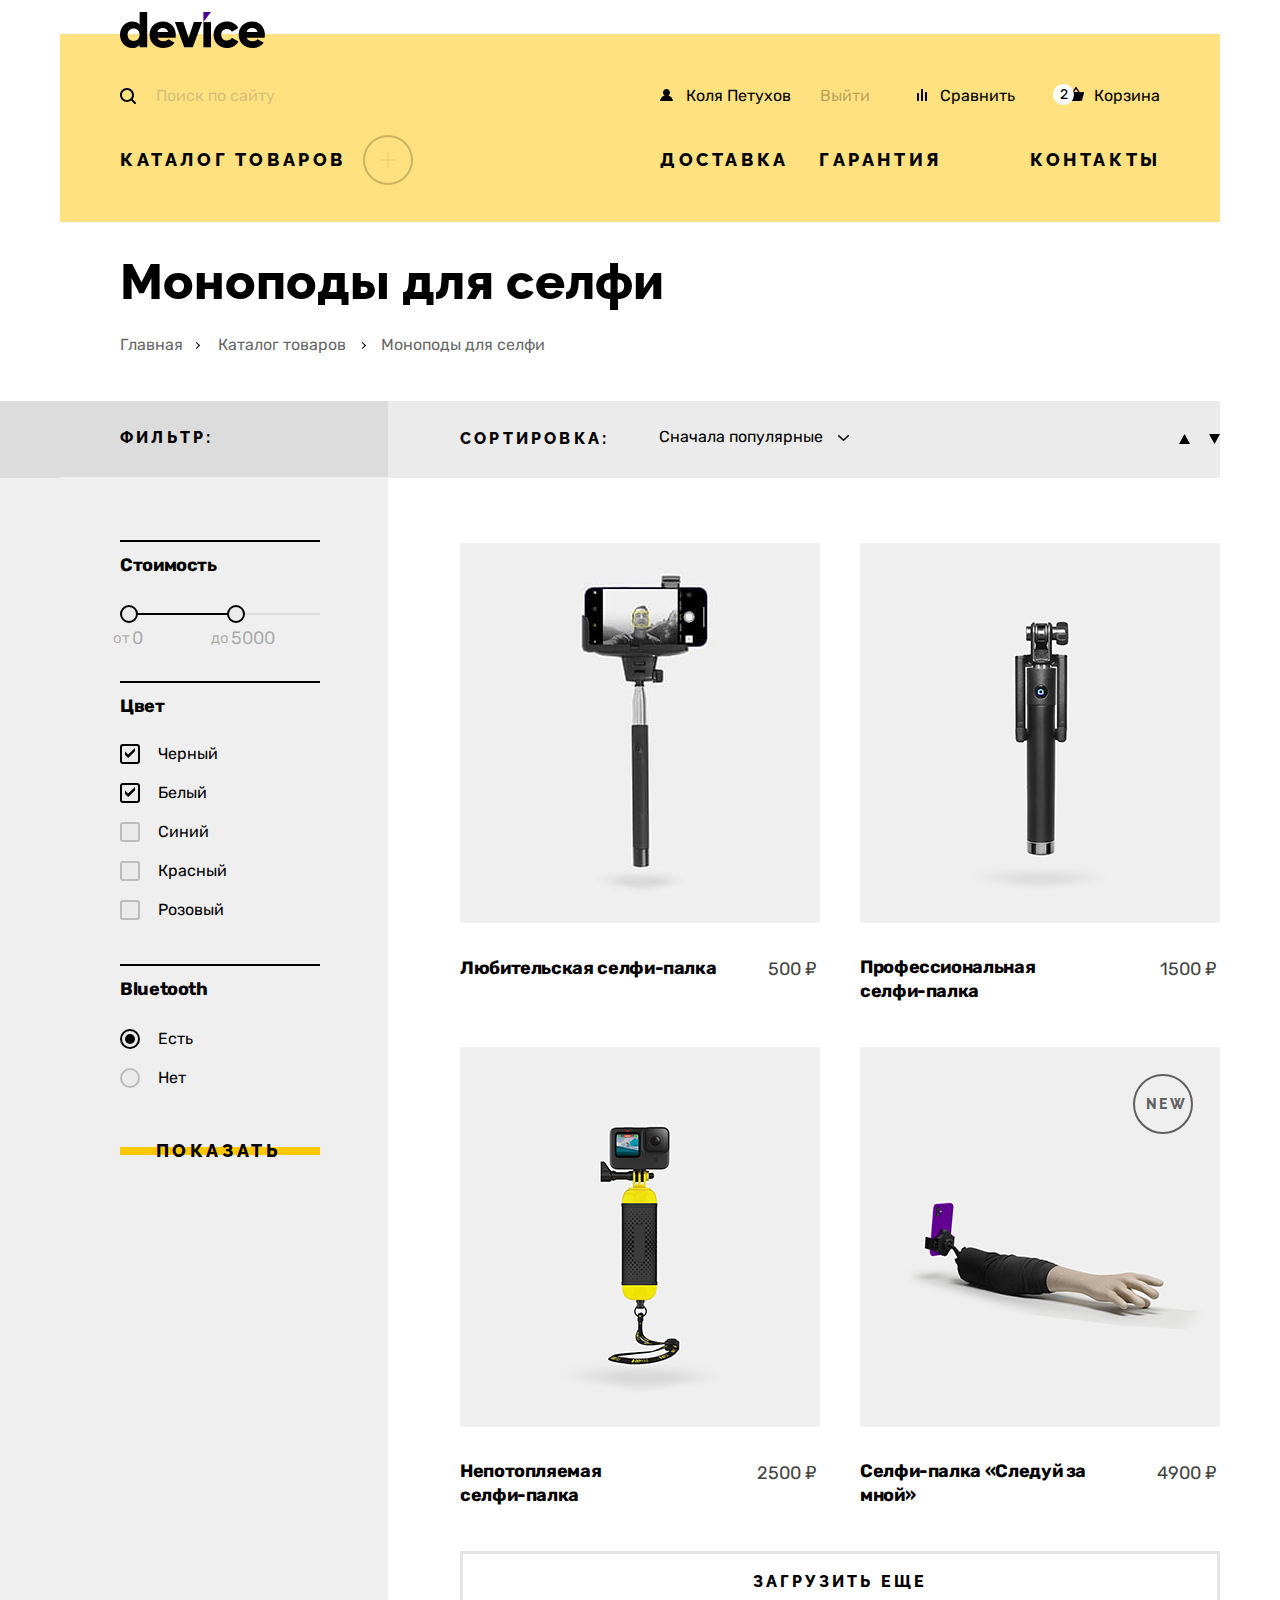
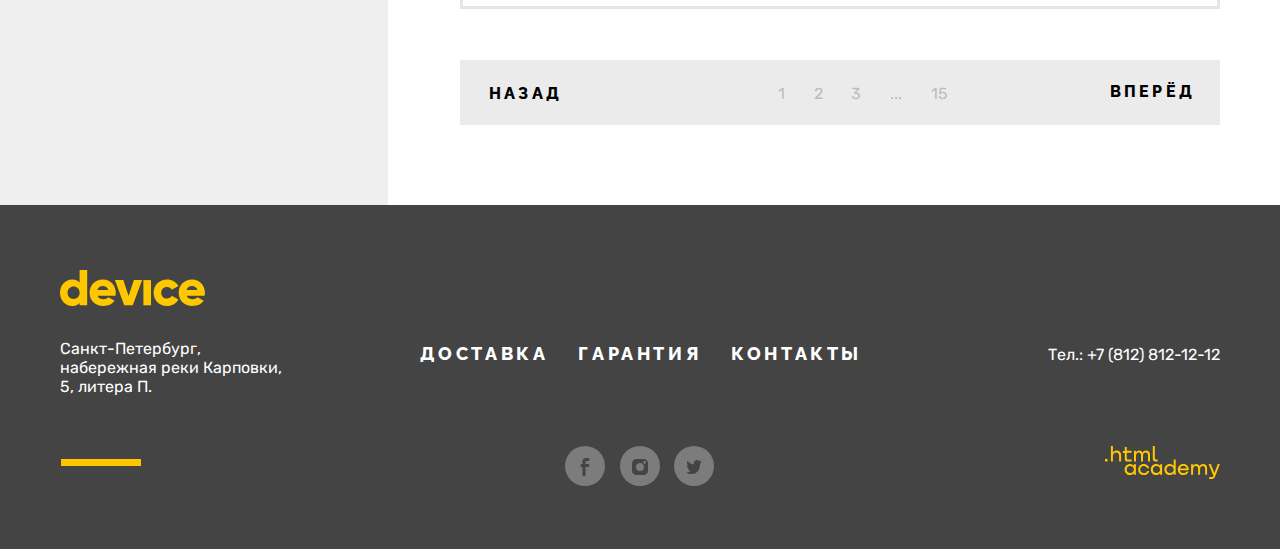
==== commit 3ea69a3d: "Merge branch 'master' of https://github.com/AnScher/1864825-device-32" ====
--- a/catalog.html
+++ b/catalog.html
@@ -12,7 +12,7 @@
 <body>
   <div class="header-wrapper">
     <header class="page-header">
-      <h1 class="visually-hidden">Интернет-магазин гаджетов "DEVICE"</h1>
+      <h1 class="visually-hidden">Интернет-магазин гаджетов "DEVICE".</h1>
       <div class="catalog-header-logo">
         <a href="index.html" class="header-logo"><img src="img/logo-full.svg" alt="Логотип интернет-магазина Device"
             width="145" height="36"></a>
@@ -23,7 +23,10 @@
             <form class="navigation-search" method="get" action="https://echo.htmlacademy.ru">
               <input class="navigation-search-input" id="search" type="search" name="search"
                 placeholder="Поиск по сайту">
-              <button class="navigation-search-btn" type="submit">Найти</button>
+              <button class="navigation-search-btn" type="submit">
+                Найти
+                <span class="visually-hidden">Найти.</span>
+              </button>
               <span class="navigation-search-mark"></span>
               <label class="navigation-search-label" for="search">
                 <svg class="nav-search-img" aria-hidden="true" focusable="false" width="16" height="16"
@@ -31,7 +34,7 @@
                   <path
                     d="m15.7 14.3-3.1-3.1C13.5 10 14 8.6 14 7c0-3.9-3.1-7-7-7S0 3.1 0 7s3.1 7 7 7c1.6 0 3-.5 4.2-1.4l3.1 3.1c.2.2.4.3.7.3.6 0 1-.4 1-1 0-.2-.1-.5-.3-.7ZM2 7c0-2.8 2.2-5 5-5s5 2.2 5 5-2.2 5-5 5-5-2.2-5-5Z" />
                 </svg>
-                <span class="visually-hidden">Поиск:</span>
+                <span class="visually-hidden">Поиск.</span>
               </label>
             </form>
           </li>
@@ -51,7 +54,7 @@
                 viewBox="0 0 14 6" xmlns="http://www.w3.org/2000/svg">
                 <path d="M14 6H0L7 0L14 6Z" />
               </svg>
-              <h2 class="visually-hidden">Корзина</h2>
+              <h2 class="visually-hidden">Корзина.</h2>
               <ul class="popover-cart-items">
                 <li class="popover-item popover-item-first">
                   <a href="#" class="popover-item-image-wrap">
@@ -75,14 +78,17 @@
                 <p class="summary-info summary-info-totalsum">Сумма: 2000 ₽</p>
               </div>
               <div class="popover-button-wrap">
-                <button class="popover-button">Открыть корзину</button>
+                <button class="popover-button">
+                  Открыть корзину
+                  <span class="visually-hidden">Открыть корзину.</span>
+                </button>
               </div>
             </div>
           </li>
         </ul>
 
         <div class="popover popover-cart">
-          <h2 class="visually-hidden">Корзина</h2>
+          <h2 class="visually-hidden">Корзина.</h2>
           <ul class="popover-cart-items">
             <li class="popover-item popover-item-first">
               <a href="#" class="popover-item-image-wrap">
@@ -106,7 +112,10 @@
             <p class="summary-info summary-info-totalsum">Сумма: 2000 ₽</p>
           </div>
           <div class="popover-button-wrap">
-            <button class="popover-button">Открыть корзину</button>
+            <button class="popover-button">
+              Открыть корзину
+              <span class="visually-hidden">Открыть корзину.</span>
+            </button>
           </div>
         </div>
 
@@ -172,7 +181,7 @@
 
     <div class="catalog-products-wrapper">
       <section class="catalog-sidebar">
-        <h2 class="visually-hidden">Список товаров с фильтрами</h2>
+        <h2 class="visually-hidden">Список товаров с фильтрами.</h2>
         <div class="sidebar-title-wrap">
           <h3 class="sidebar-header">Фильтр:</h3>
         </div>
@@ -300,7 +309,10 @@
             </fieldset>
           </div>
 
-          <button class="btn sidebar-filter-button" type="submit">Показать</button>
+          <button class="btn sidebar-filter-button" type="submit">
+            Показать
+            <span class="visually-hidden">Показать.</span>
+          </button>
         </form>
       </section>
       <div class="product-cards-container">
@@ -308,8 +320,8 @@
           <h3 class="catalog-form-header">Сортировка:</h3>
           <form action="https://echo.htmlacademy.ru/" class="sorting-form" method="get">
             <div class="sorting-select">
-              <label for="sorting" class="visually-hidden">Сортировка</label>
-              <select class="select-control" name="sorting" id="sorting">
+              <label for="sorting" class="visually-hidden">Сортировка.</label>
+              <select class="select-control" name="sorting" id="sorting" tabindex="-1">
                 <option value="popular-first">Сначала популярные</option>
                 <option value="cheap">Сначала дешевые</option>
                 <option value="expensive">Сначала дорогие</option>
@@ -320,7 +332,7 @@
                   <path
                     d="M6.1 5.8001L10.8 1.3001C11.1 1.0001 11.1 0.500098 10.8 0.200098C10.5 -0.0999023 10 -0.0999023 9.7 0.200098L5.5 4.2001L1.3 0.200098C1 -0.0999023 0.5 -0.0999023 0.2 0.200098C0.1 0.400098 0 0.600098 0 0.800098C0 1.0001 0.1 1.2001 0.2 1.3001L4.9 5.8001C5.3 6.1001 5.7 6.1001 6.1 5.8001Z" />
                 </svg>
-                <span class="visually-hidden">Выбор спрособа сортировки</span>
+                <span class="visually-hidden">Выбор спрособа сортировки.</span>
               </button>
             </div>
           </form>
@@ -332,7 +344,7 @@
                   <path d="M5.5 0L11 10H0"></path>
                 </svg>
 
-                <span class="visually-hidden">По возрастанию</span>
+                <span class="visually-hidden">По возрастанию.</span>
               </a>
             </li>
             <li class="updown-list-item">
@@ -341,16 +353,17 @@
                   xmlns="http://www.w3.org/2000/svg">
                   <path d="M5.5 10 0 0h11" />
                 </svg>
-                <span class="visually-hidden">По убыванию</span>
+                <span class="visually-hidden">По убыванию.</span>
               </a>
             </li>
           </ul>
           <button class="visually-hidden" type="submit">
-            Отсортировать товары
+            Отсортировать товары.
+            <span class="visually-hidden">Отсортировать товары.</span>
           </button>
         </section>
         <div class="product-cards">
-          <h2 class="visually-hidden">Товары</h2>
+          <h2 class="visually-hidden">Товары.</h2>
           <ul class="products-list">
             <li class="product-card">
               <img src="img/amateur-selfie-stick.jpg" alt="Любительская селфи-палка" class="product-card-image"
@@ -458,7 +471,7 @@
 
     </div>
   </main>
-  <footer class="page-footer catalog-page-footer">
+  <footer class="catalog-page-footer">
     <div class="footer-wrapper">
       <div class="footer-logo">
         <a href="#" class="footer-logo-link">
@@ -483,7 +496,7 @@
         </a>
       </div>
       <section class="footer-info">
-        <h2 class="visually-hidden">Наши контакты</h2>
+        <h2 class="visually-hidden">Наши контакты.</h2>
         <address class="footer-info-address">
           Санкт-Петербург, набережная
           реки Карповки, 5, литера П.
@@ -510,7 +523,7 @@
         </p>
       </section>
       <section class="footer-links">
-        <h2 class="visually-hidden">Связаться с нами</h2>
+        <h2 class="visually-hidden">Связаться с нами.</h2>
         <ul class="footer-links-list">
           <li class="footer-social-images-item">
             <a class="footer-social-image" href="https://facebook.com/htmlacademy">
@@ -519,7 +532,7 @@
                 xmlns="http://www.w3.org/2000/svg">
                 <path d="M6.5 3H9V0H5.6C2.8 0 2 1.7 2 4.2V6H0V9H2V18H5V9H8.3L8.9 6H5V4.5C5 3.7 5.3 3 6.5 3Z" />
               </svg>
-              <span class="visually-hidden">Facebook</span>
+              <span class="visually-hidden">Facebook.</span>
             </a>
           </li>
           <li class="footer-social-images-item">
@@ -530,7 +543,7 @@
                 <path
                   d="M14.7 1.3C13.8 0.4 12.7 0 11.3 0H4.7C1.9 0 0 1.9 0 4.7V11.3C0 12.7 0.4 13.9 1.4 14.7C2.3 15.6 3.4 16 4.7 16H11.3C12.7 16 13.9 15.6 14.7 14.7C15.5 13.8 16 12.7 16 11.3V4.7C16 3.3 15.6 2.1 14.7 1.3ZM8 12.1C5.8 12.1 3.9 10.3 3.9 8C3.9 5.7 5.8 3.9 8 3.9C10.2 3.9 12.1 5.7 12.1 8C12.1 10.3 10.2 12.1 8 12.1ZM12.6 4.7C11.9 4.7 11.3 4.2 11.3 3.4C11.3 2.6 11.8 2.1 12.6 2.1C13.3 2.1 13.9 2.7 13.9 3.4C13.9 4.1 13.3 4.7 12.6 4.7Z" />
               </svg>
-              <span class="visually-hidden">Instagram</span>
+              <span class="visually-hidden">Instagram.</span>
             </a>
           </li>
           <li class="footer-social-images-item">
@@ -541,7 +554,7 @@
                 <path
                   d="M9.7 0.099998C11.2 -0.400002 12.3 0.399998 12.9 1.2C13.4 0.999998 14 0.799998 14.6 0.599998C14.6 1.4 14.1 2 13.8 2.2C14.5 2.4 15 1.8 15 1.8C14.9 2.7 14.1 3.5 13.6 3.7C13.4 10 10.8 14.1 4.7 14C4.2 14 4.8 14 4.3 14C4 14 0.6 13.6 0 12.2C2 12.4 3.4 11.8 4.1 11.1C3.3 10.8 1.7 10.7 1.5 8.3C1.8 8.5 2 8.6 2.6 8.5C1.5 7.7 0.3 7 0.4 5C0.7 5.3 1.3 5.5 1.6 5.4C1 5.2 -0.2 2.3 0.8 0.799998C2.4 2.5 4.1 4.2 7.1 4.3C7.3 2.2 8.1 0.799998 9.7 0.099998Z" />
               </svg>
-              <span class="visually-hidden">Twitter</span>
+              <span class="visually-hidden">Twitter.</span>
             </a>
           </li>
         </ul>
--- a/css/styles.css
+++ b/css/styles.css
@@ -375,7 +375,7 @@
 .navigation-search-label {
 	position: absolute;
 	top: 8px;
-	left: 2px;
+	left: 0;
 	cursor: pointer;
 }
 
@@ -445,7 +445,6 @@
 	border-radius: 20px;
 	width: 516px;
 	height: 40px;
-	margin-right: 0;
 }
 
 .navigation-search-input:not(:placeholder-shown) {
@@ -459,6 +458,10 @@
 
 .navigation-search-input::placeholder {
 	opacity: 0.3;
+}
+
+.navigation-search-input:focus::placeholder {
+	opacity: 1;
 }
 
 .navigation-search-input:hover::placeholder {
@@ -2172,7 +2175,14 @@
 	border: 0;
 }
 
-.sidebar-filter-title::before {
+.sidebar-filter-item {
+	position: relative;
+}
+
+.sidebar-filter-range::before,
+.sidebar-filter-check::before,
+.sidebar-filter-radio::before
+ {
 	content: "";
 	position: absolute;
 	top: -15px;
@@ -2323,17 +2333,15 @@
 	fill: rgba(0, 0, 0, .6);
 }
 
-.select-control:focus::before {
+.select-control-btn:focus-visible::before {
 	content: "";
 	position: absolute;
 	border: 5px solid #AF4FFF;
 	width: 217px;
 	min-height: 30px;
-	top: 50%;
-	left: 50%;
-	transform: translate(-50%, -50%);
-	color: #000;
-	opacity: 1;
+	top: -5px;
+	right: -7px;
+	color: rgba(0, 0, 0, 1);
 }
 
 .select-control-btn:active {
@@ -2502,6 +2510,7 @@
 	padding-right: 68px;
 	padding-left: 60px;
 	box-sizing: border-box;
+	position: relative;
 }
 
 .sidebar-check-list {
@@ -2523,8 +2532,6 @@
 	justify-content: space-between;
 	align-items: center;
 }
-
-.products-info-header {}
 
 .sorting-products {
 	position: relative;
@@ -2537,6 +2544,8 @@
 	padding-left: 72px;
 	box-sizing: border-box;
 	background-color: #EBEBEB;
+	overflow: hidden;
+
 }
 
 .sorting-products::after {
@@ -2736,6 +2745,9 @@
 
 .catalog-page-footer {
 	padding-top: 65px;
+	padding-bottom: 61px;
+	background-color: #444444;
+	color: white;
 }	
 
 .footer-wrapper {
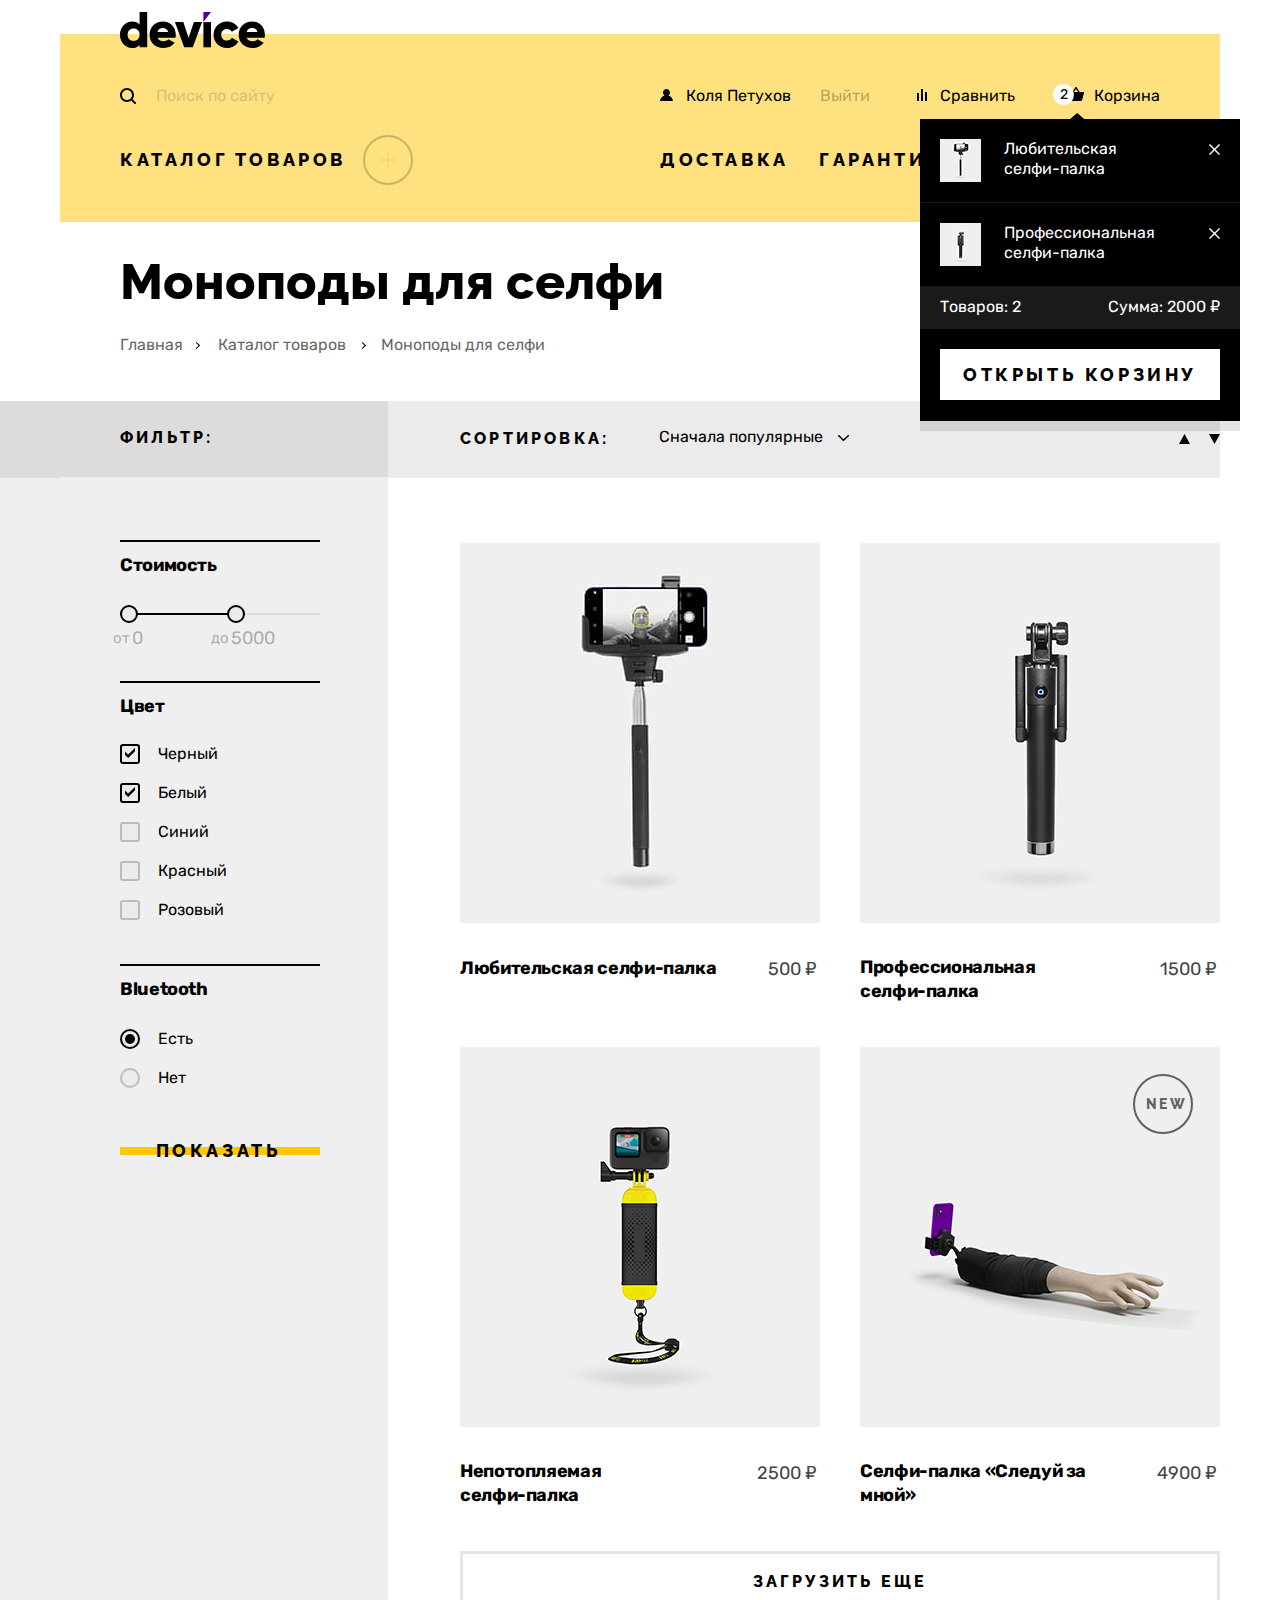
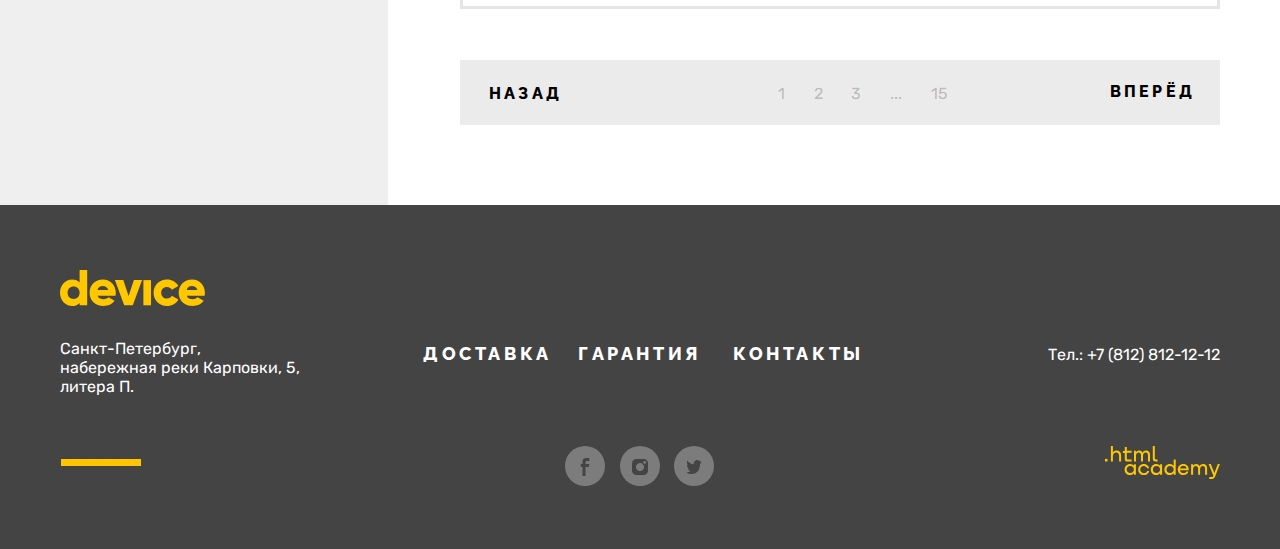
==== commit 08d122e8: "Правки после первой проверки" ====
--- a/catalog.html
+++ b/catalog.html
@@ -7,6 +7,7 @@
   <meta name="viewport" content="width=device-width, initial-scale=1.0" />
   <title>HTML Academy: Девайс</title>
   <link rel="stylesheet" href="css/styles.css">
+  <link rel="icon" href="/img/favicon.png" type="image/png" sizes="32x32">
 </head>
 
 <body>
@@ -78,46 +79,14 @@
                 <p class="summary-info summary-info-totalsum">Сумма: 2000 ₽</p>
               </div>
               <div class="popover-button-wrap">
-                <button class="popover-button">
+                <a href="#" class="popover-button">
                   Открыть корзину
                   <span class="visually-hidden">Открыть корзину.</span>
-                </button>
+                </a>
               </div>
             </div>
           </li>
         </ul>
-
-        <div class="popover popover-cart">
-          <h2 class="visually-hidden">Корзина.</h2>
-          <ul class="popover-cart-items">
-            <li class="popover-item popover-item-first">
-              <a href="#" class="popover-item-image-wrap">
-                <img src="img/product-1-small.jpg" alt="Товар в корзине" width="41" height="43"
-                  class="popover-item-image">
-                <span class="popover-item-name popover-item-name-first">Любительская <br>селфи-палка</span>
-              </a>
-              <button class="popover-cart-delete-item" type="button" tabindex="-1"></button>
-            </li>
-            <li class="popover-item popover-item-second">
-              <a href="#" class="popover-item-image-wrap">
-                <img src="img/product-2-small.jpg" alt="Товар в корзине" width="41" height="43"
-                  class="popover-item-image">
-                <p class="popover-item-name popover-item-name-second">Профессиональная селфи-палка</p>
-              </a>
-              <button class="popover-cart-delete-item" type="button" tabindex="-1"></button>
-            </li>
-          </ul>
-          <div class="popover-cart-summary">
-            <p class="summary-info summary-info-goods">Товаров: 2</p>
-            <p class="summary-info summary-info-totalsum">Сумма: 2000 ₽</p>
-          </div>
-          <div class="popover-button-wrap">
-            <button class="popover-button">
-              Открыть корзину
-              <span class="visually-hidden">Открыть корзину.</span>
-            </button>
-          </div>
-        </div>
 
         <ul class="main-navigation-list">
           <li class="main-navigation-list-item main-navigation-list-item-catalog">
@@ -332,13 +301,13 @@
                   <path
                     d="M6.1 5.8001L10.8 1.3001C11.1 1.0001 11.1 0.500098 10.8 0.200098C10.5 -0.0999023 10 -0.0999023 9.7 0.200098L5.5 4.2001L1.3 0.200098C1 -0.0999023 0.5 -0.0999023 0.2 0.200098C0.1 0.400098 0 0.600098 0 0.800098C0 1.0001 0.1 1.2001 0.2 1.3001L4.9 5.8001C5.3 6.1001 5.7 6.1001 6.1 5.8001Z" />
                 </svg>
-                <span class="visually-hidden">Выбор спрособа сортировки.</span>
+                <span class="visually-hidden">Выбор способа сортировки.</span>
               </button>
             </div>
           </form>
           <ul class="sorting-updown-list">
             <li class="updown-list-item">
-              <a href="#" class="updown-list-link">
+              <a href="#" class="updown-list-link" type="button">
                 <svg class="sorting-up-arrow" aria-hidden="true" focusable="false" width="11" height="10"
                   viewBox="0 0 11 10" xmlns="http://www.w3.org/2000/svg">
                   <path d="M5.5 0L11 10H0"></path>
@@ -348,7 +317,7 @@
               </a>
             </li>
             <li class="updown-list-item">
-              <a href="#" class="updown-list-link">
+              <a href="#" class="updown-list-link" type="button">
                 <svg class="sorting-down-arrow" aria-hidden="true" focusable="false" width="11" height="10"
                   xmlns="http://www.w3.org/2000/svg">
                   <path d="M5.5 10 0 0h11" />
@@ -357,10 +326,6 @@
               </a>
             </li>
           </ul>
-          <button class="visually-hidden" type="submit">
-            Отсортировать товары.
-            <span class="visually-hidden">Отсортировать товары.</span>
-          </button>
         </section>
         <div class="product-cards">
           <h2 class="visually-hidden">Товары.</h2>
--- a/css/styles.css
+++ b/css/styles.css
@@ -152,7 +152,7 @@
 	background: #000000;
 	color: #FFFFFF;
 	box-shadow: 0px 10px 0px rgba(0, 0, 0, 0.1);
-	display: none;
+	/* display: none; */
 }
 
 .popover-triangle-img {
@@ -196,6 +196,7 @@
 
 .popover-item-first {
 	padding-bottom: 20px;
+	border-bottom: 1px solid rgba(255,255,255, .1);
 }
 
 .popover-item-image-wrap {
@@ -227,23 +228,26 @@
 	border: 5px solid #AF4FFF;
 	width: 41px;
 	height: 43px;
-	top: -5px;
+	top: 0px;
 	left: 0;
 	outline: none;
 }
 
 .popover-item-image-wrap:focus-visible {
 	outline: none;
+	border: none;
 }
 
 .popover-item-image-wrap:focus-visible .popover-item-name-first {
 	color: #AF4FFF;
 	outline: none;
+	border:none;
 }
 
 .popover-item-image-wrap:focus-visible .popover-item-name-second {
 	color: #AF4FFF;
 	outline: none;
+	border:none;
 }
 
 .popover-item-image-wrap:focus-visible~.popover-cart-delete-item {
@@ -288,6 +292,7 @@
 	color: white;
 	padding-top: 11px;
 	padding-bottom: 12px;
+	margin-bottom: 20px;
 }
 
 .popover-item-name {
@@ -324,11 +329,14 @@
 }
 
 .popover-button-wrap {
-	padding: 20px;
+	padding-left: 20px;
+	padding-right: 20px;
+	padding-bottom: 21px;
 }
 
 .popover-button {
 	width: 280px;
+	display: block;
 	padding-top: 15px;
 	padding-bottom: 15px;
 	font-family: "Raleway", "Arial", sans-serif;
@@ -339,6 +347,7 @@
 	text-align: center;
 	letter-spacing: 0.2em;
 	text-transform: uppercase;
+	background: #FFF;
 	color: #000000;
 	cursor: pointer;
 	border: none;
@@ -357,8 +366,7 @@
 
 .popover-button:active {
 	background: #FFE17F;
-	color: black;
-	opacity: 0.3;
+	color:rgba(0, 0, 0, .3);
 	box-shadow: none;
 	outline: none;
 }
@@ -699,6 +707,10 @@
 
 .main-navigation-list-link:hover {
 	border-bottom: 2px solid #000000;
+}
+
+.main-navigation-list-link:active {
+	border-bottom: 2px solid rgba(0, 0, 0, .3);
 }
 
 .main-navigation-list-link-delivery:focus-visible::before,
@@ -1015,29 +1027,39 @@
 }
 
 .glasses {
-	padding: 53px 31px 52px 32px;
+	background-image: url("../img/virtual-reality-glasses.svg");
+	background-repeat: no-repeat;
+	background-position: center;
 }
 
 .monopod {
-	padding-top: 43px;
-	padding-right: 37px;
-	padding-left: 37px;
+	background-image: url("../img/monopod.svg");
+	background-repeat: no-repeat;
+	background-position: bottom;
 }
 
 .action-camera {
-	padding: 38px 40px 35px 49px;
+	background-image: url("../img/action-camera.svg");
+	background-repeat: no-repeat;
+	background-position: center;
 }
 
 .fitness {
-	padding: 50px 27px 45px 26px;
+	background-image: url("../img/fitness-bracelet.svg");
+	background-repeat: no-repeat;
+	background-position: center;
 }
 
 .smart {
-	padding: 31px 51px 31px 53px;
+	background-image: url("../img/smart-watch.svg");
+	background-repeat: no-repeat;
+	background-position: center;
 }
 
 .kvadro {
-	padding: 49px 14px 42px;
+	background-image: url("../img/kvadrokopters.svg");
+	background-repeat: no-repeat;
+	background-position: center;
 }
 
 .services-list-name {
@@ -1402,6 +1424,7 @@
 	padding: 0;
 	margin: 0;
 	display: flex;
+	flex-wrap: wrap;
 	list-style-type: none;
 	justify-content: flex-start;
 	align-items: center;
@@ -1418,15 +1441,26 @@
 
 .about-us-list-item-first {
 	background-color: #FFE17F;
-	padding-top: 35px;
-	padding-right: 41px;
+	padding-top: 65px;
+	padding-right: 85px;
 	padding-left: 40px;
-	padding-bottom: 30px;
+	padding-bottom: 32px;
+	background-image: url("../img/delivery_truck.svg");
+	background-repeat: no-repeat;
+	background-position: center;
 }
 
 .about-us-list-text-item {
 	width: 910px;
 	margin-right: 52px;
+}
+
+.about-us-list-item {
+	background-image: url("../img/info.svg");
+	background-repeat: no-repeat;
+	background-position: center;
+	width: 40px;
+	height: 40px;
 }
 
 .about-us-info {
@@ -1574,6 +1608,7 @@
 	margin: 0;
 	margin-bottom: 15px;
 	padding: 0;
+	color: #444444;
 }
 
 .about-us-contacts-address {
@@ -1678,6 +1713,11 @@
 .mailing-subscribe-input:focus-visible {
 	background: #DCDCDC;
 }
+
+/* .mailing-subscribe-input:not:placeholder-shown {
+	border-bottom: 3px solid rgba(0, 0, 0, 1);
+	background: #F0F0F0;
+} */
 
 .mailing-subscribe-input:active {
 	background: #F0F0F0;
@@ -2480,7 +2520,6 @@
 	color: #000000;
 	max-height: 77px;
 	overflow: auto;
-	word-wrap: break-word;
 }
 
 .sidebar-filter-range {
@@ -2625,7 +2664,7 @@
 	position: relative;
 }
 
-.product-card:not(:last-child)>span {
+.product-card:not(:last-child) > span {
 	display: none;
 }
 
@@ -2633,7 +2672,7 @@
 	display: block;
 }
 
-.product-card:hover>img {
+.product-card:hover > img {
 	opacity: 0.5;
 }
 
@@ -2641,7 +2680,7 @@
 	color: #AF4FFF;
 }
 
-.product-card-link:focus-visible+.product-card-price {
+.product-card-link:focus-visible + .product-card-price {
 	color: #AF4FFF;
 }
 
@@ -2767,6 +2806,7 @@
 .footer-info,
 .footer-links {
 	display: flex;
+	flex-wrap: wrap;
 	width: 1160px;
 	margin: 0 auto;
 	justify-content: flex-start;
@@ -2785,22 +2825,19 @@
 	line-height: 19px;
 	color: #FFFFFF;
 	margin: 0;
-	margin-right: 120px;
+	margin-right: 123px;
 	padding: 0;
 }
 
 .footer-info-links-list {
-	display: flex;
+	display: grid;
+	width: 458px;
+	grid-template-columns: repeat(3, 1fr);
+	column-gap: 7px;
+	margin: 0;
+	padding: 0;
 	list-style-type: none;
-	margin: 0;
-	padding: 0;
-	width: 458px;
-	justify-content: flex-start;
-	margin-right: 50px;
-}
-
-.footer-info-links-item {
-	margin-right: 30px;
+	margin-right: 49px;
 }
 
 .footer-info-link {
@@ -2842,7 +2879,7 @@
 }
 
 .footer-info-text {
-	width: 293px;
+	width: 290px;
 	padding: 0;
 	margin: 0;
 	text-align: end;
@@ -2925,10 +2962,11 @@
 .footer-social-images-item {
 	position: relative;
 	outline: none;
-}
-
-.social-img-wrap {
-	position: relative;
+	width: 40px;
+}
+
+.footer-social-image::before {
+	position: absolute;
 	content: "";
 	width: 40px;
 	height: 40px;
@@ -2936,7 +2974,6 @@
 	border-radius: 50%;
 	cursor: pointer;
 	display: block;
-	outline: none;
 }
 
 .facebook-img,
@@ -2971,11 +3008,7 @@
 	outline: none;
 }
 
-.social-img-wrap:hover {
-	background-color: #FFC700;
-}
-
-.footer-social-image:hover .social-img-wrap {
+.footer-social-image:hover::before {
 	background-color: #FFC700;
 }
 
@@ -2990,6 +3023,7 @@
 	left: 50%;
 	transform: translate(-50%, -50%);
 	outline: none;
+	background-color: #444444;
 }
 
 .footer-social-image:focus-visible .facebook-img {
@@ -3004,12 +3038,8 @@
 	fill: #FFF;
 }
 
-.footer-social-image:focus-visible .social-img-wrap {
-	background: #444444;
-}
-
-.social-img-wrap:active {
-	opacity: 0.3;
+.footer-social-image:active > svg {
+	fill: rgba(68, 68,68, 0.3);
 }
 
 .footer-contacts-link:hover {
@@ -3027,10 +3057,6 @@
 	left: 50%;
 	transform: translate(-50%, -70%);
 	outline: none;
-}
-
-.footer-contacts-link:active {
-	opacity: 0.3;
 }
 
 .product-specifications {
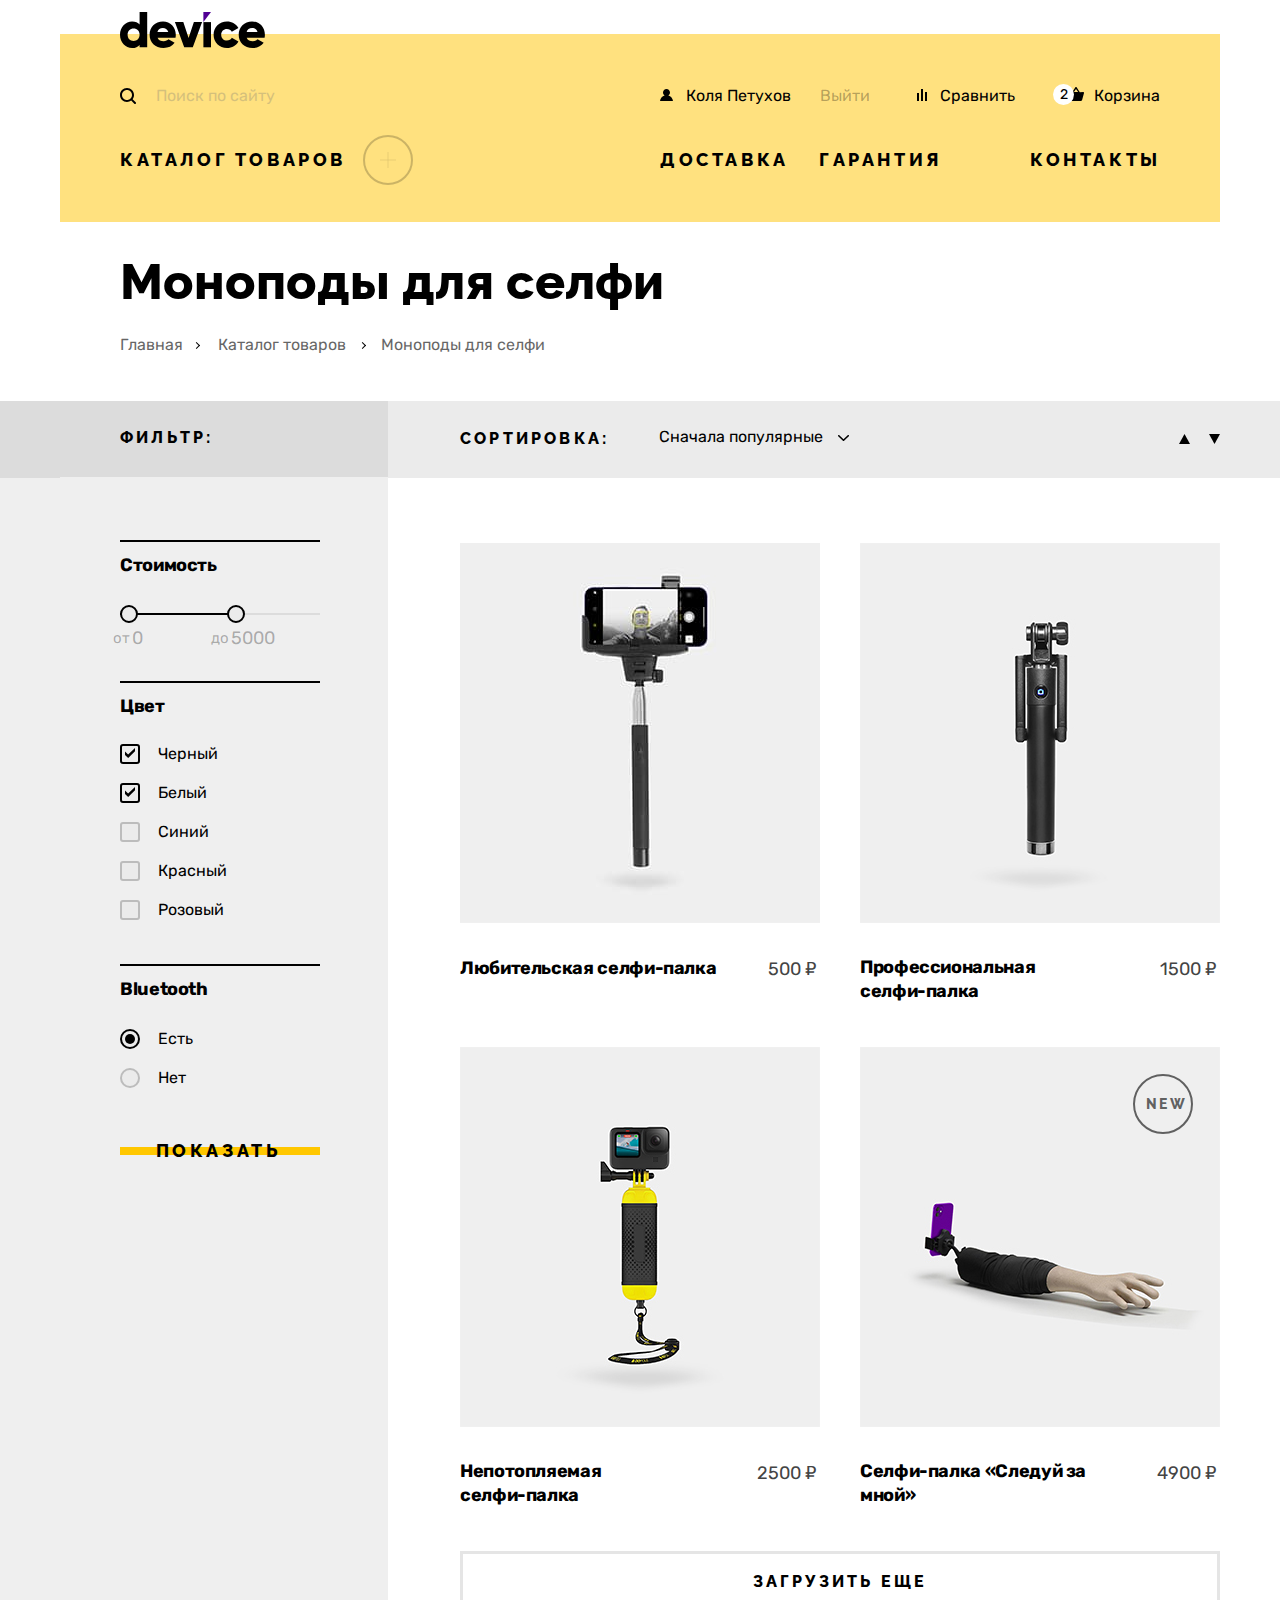
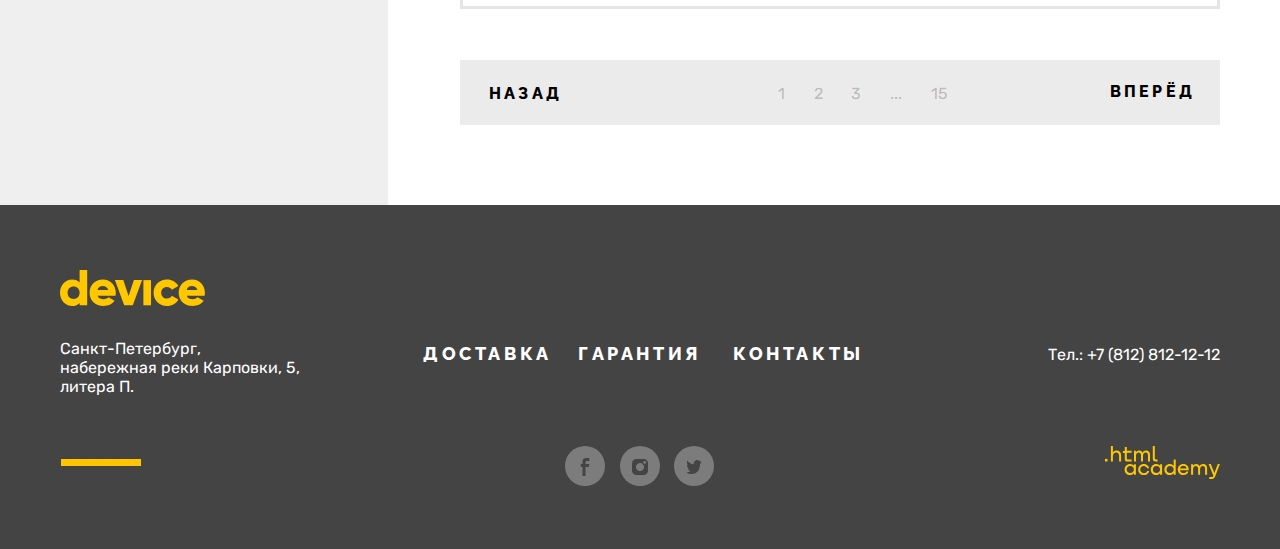
==== commit fa623281: "Финальные правки" ====
--- a/catalog.html
+++ b/catalog.html
@@ -28,7 +28,6 @@
                 Найти
                 <span class="visually-hidden">Найти.</span>
               </button>
-              <span class="navigation-search-mark"></span>
               <label class="navigation-search-label" for="search">
                 <svg class="nav-search-img" aria-hidden="true" focusable="false" width="16" height="16"
                   xmlns="http://www.w3.org/2000/svg">
@@ -87,7 +86,6 @@
             </div>
           </li>
         </ul>
-
         <ul class="main-navigation-list">
           <li class="main-navigation-list-item main-navigation-list-item-catalog">
             <a class="main-navigation-list-link main-navigation-list-link-catalog" href="#">Каталог товаров</a>
@@ -147,7 +145,6 @@
         </nav>
       </header>
     </div>
-
     <div class="catalog-products-wrapper">
       <section class="catalog-sidebar">
         <h2 class="visually-hidden">Список товаров с фильтрами.</h2>
@@ -277,7 +274,6 @@
               </ul>
             </fieldset>
           </div>
-
           <button class="btn sidebar-filter-button" type="submit">
             Показать
             <span class="visually-hidden">Показать.</span>
@@ -312,7 +308,6 @@
                   viewBox="0 0 11 10" xmlns="http://www.w3.org/2000/svg">
                   <path d="M5.5 0L11 10H0"></path>
                 </svg>
-
                 <span class="visually-hidden">По возрастанию.</span>
               </a>
             </li>
@@ -333,7 +328,6 @@
             <li class="product-card">
               <img src="img/amateur-selfie-stick.jpg" alt="Любительская селфи-палка" class="product-card-image"
                 width="360" height="380" />
-              <span class="product-card-new"></span>
               <div class="products-info">
                 <a href="#" class="product-card-link">
                   Любительская селфи-палка
@@ -347,7 +341,6 @@
             <li class="product-card">
               <img src="img/profy-selfie-stick.jpg" alt="Профессиональная селфи-палка" class="product-card-image"
                 width="360" height="380" />
-              <span class="product-card-new"></span>
               <div class="products-info">
                 <a href="#" class="product-card-link">
                   Профессиональная<br>селфи-палка
@@ -361,7 +354,6 @@
             <li class="product-card">
               <img src="img/unsinkable-selfie-stick.jpg" alt="Непотопляемая селфи-палка" class="product-card-image"
                 width="360" height="380" />
-              <span class="product-card-new"></span>
               <div class="products-info">
                 <a href="#" class="product-card-link">
                   Непотопляемая<br>селфи-палка
@@ -433,7 +425,6 @@
           </ul>
         </div>
       </div>
-
     </div>
   </main>
   <footer class="catalog-page-footer">
@@ -492,7 +483,6 @@
         <ul class="footer-links-list">
           <li class="footer-social-images-item">
             <a class="footer-social-image" href="https://facebook.com/htmlacademy">
-              <span class="social-img-wrap"></span>
               <svg class="facebook-img" aria-hidden="true" focusable="false" width="9" height="18" viewBox="0 0 9 18"
                 xmlns="http://www.w3.org/2000/svg">
                 <path d="M6.5 3H9V0H5.6C2.8 0 2 1.7 2 4.2V6H0V9H2V18H5V9H8.3L8.9 6H5V4.5C5 3.7 5.3 3 6.5 3Z" />
@@ -502,7 +492,6 @@
           </li>
           <li class="footer-social-images-item">
             <a class="footer-social-image" href="https://instagram.com/htmlacademy">
-              <span class="social-img-wrap"></span>
               <svg class="instagram-img" aria-hidden="true" focusable="false" width="16" height="16" viewBox="0 0 16 16"
                 xmlns="http://www.w3.org/2000/svg">
                 <path
@@ -513,7 +502,6 @@
           </li>
           <li class="footer-social-images-item">
             <a class="footer-social-image" href="https://twitter.com/htmlacademy_ru">
-              <span class="social-img-wrap"></span>
               <svg class="twitter-img" aria-hidden="true" focusable="false" width="15" height="14" viewBox="0 0 15 14"
                 xmlns="http://www.w3.org/2000/svg">
                 <path
--- a/css/styles.css
+++ b/css/styles.css
@@ -138,7 +138,7 @@
 	text-align: right;
 }
 
-.navigation-user-item-cart:hover > .popover {
+.navigation-user-item-cart:hover>.popover {
 	display: block;
 }
 
@@ -152,7 +152,7 @@
 	background: #000000;
 	color: #FFFFFF;
 	box-shadow: 0px 10px 0px rgba(0, 0, 0, 0.1);
-	/* display: none; */
+	display: none;
 }
 
 .popover-triangle-img {
@@ -196,7 +196,7 @@
 
 .popover-item-first {
 	padding-bottom: 20px;
-	border-bottom: 1px solid rgba(255,255,255, .1);
+	border-bottom: 1px solid rgba(255, 255, 255, .1);
 }
 
 .popover-item-image-wrap {
@@ -204,6 +204,8 @@
 	color: white;
 	position: relative;
 	margin-right: 20px;
+	outline: none;
+	border: none;
 }
 
 .popover-cart-delete-item {
@@ -215,6 +217,7 @@
 	background-repeat: no-repeat;
 	background-position: center;
 	padding: 10px;
+	outline: none;
 	border: none;
 }
 
@@ -222,38 +225,27 @@
 	opacity: 0.6;
 }
 
-.popover-item-image-wrap:focus::before {
+.popover-item-image-wrap:focus-visible .popover-item-name-first {
+	color: #AF4FFF;
+}
+
+.popover-item-image-wrap:focus-visible .popover-item-name-second {
+	color: #AF4FFF;
+}
+
+.popover-item-image-wrap:focus-visible~.popover-cart-delete-item {
+	box-shadow: inset 0 0 0 2px #AF4FFF;
+	border-radius: 50%;
+}
+
+.popover-item-image-wrap:focus-visible::before {
 	content: "";
 	position: absolute;
 	border: 5px solid #AF4FFF;
 	width: 41px;
 	height: 43px;
-	top: 0px;
+	top: 0;
 	left: 0;
-	outline: none;
-}
-
-.popover-item-image-wrap:focus-visible {
-	outline: none;
-	border: none;
-}
-
-.popover-item-image-wrap:focus-visible .popover-item-name-first {
-	color: #AF4FFF;
-	outline: none;
-	border:none;
-}
-
-.popover-item-image-wrap:focus-visible .popover-item-name-second {
-	color: #AF4FFF;
-	outline: none;
-	border:none;
-}
-
-.popover-item-image-wrap:focus-visible~.popover-cart-delete-item {
-	box-shadow: inset 0 0 0 2px #AF4FFF;
-	outline: none;
-	border-radius: 50%;
 }
 
 .popover-cart-delete-item:hover {
@@ -262,12 +254,6 @@
 
 .popover-cart-delete-item:active {
 	opacity: 0.3;
-}
-
-.popover-cart-delete-item:focus-visible {
-	box-shadow: inset 0 0 0 2px #AF4FFF;
-	outline: none;
-	border-radius: 50%;
 }
 
 .popover-item-image-wrap:active {
@@ -366,7 +352,7 @@
 
 .popover-button:active {
 	background: #FFE17F;
-	color:rgba(0, 0, 0, .3);
+	color: rgba(0, 0, 0, .3);
 	box-shadow: none;
 	outline: none;
 }
@@ -439,6 +425,7 @@
 }
 
 .navigation-search-input:not(:placeholder-shown)~.navigation-search-btn:focus {
+	outline: none;
 	border: 2px solid #af4fff;
 }
 
@@ -449,7 +436,7 @@
 }
 
 .navigation-search-input:focus {
-	border: 2px solid #af4fff;
+	box-shadow: inset 0 0 0 2px #af4fff;
 	border-radius: 20px;
 	width: 516px;
 	height: 40px;
@@ -461,6 +448,8 @@
 	border-bottom-right-radius: 0;
 	border-top-left-radius: 20px;
 	border-bottom-left-radius: 20px;
+	outline: none;
+	box-shadow: none;
 	border: 2px solid #000000;
 }
 
@@ -1714,17 +1703,13 @@
 	background: #DCDCDC;
 }
 
-/* .mailing-subscribe-input:not:placeholder-shown {
-	border-bottom: 3px solid rgba(0, 0, 0, 1);
+.mailing-subscribe-input:not(:placeholder-shown) {
 	background: #F0F0F0;
-} */
-
-.mailing-subscribe-input:active {
+	border-bottom: 3px solid #000;
+}
+
+.mailing-subscribe-input:focus:invalid {
 	background: #F0F0F0;
-	border-bottom: 3px solid rgba(0, 0, 0, 1);
-}
-
-.mailing-subscribe-input:focus:invalid {
 	border-bottom: 3px solid #FF3D3D;
 }
 
@@ -1888,53 +1873,53 @@
 	opacity: 0.2;
 }
 
-.control-mark:active + .sidebar-control-label,
-.control-mark-radio:active + .radio-control-label {
+.control-mark:active+.sidebar-control-label,
+.control-mark-radio:active+.radio-control-label {
 	opacity: 0.2;
 }
 
-.control-input:checked + .control-mark,
-.control-input:checked + .control-mark-radio {
+.control-input:checked+.control-mark,
+.control-input:checked+.control-mark-radio {
 	border: 2px solid rgba(0, 0, 0);
 }
 
-.control-input:focus-visible ~ span {
+.control-input:focus-visible~span {
 	color: #AF4FFF;
 }
 
-.control-input:focus-visible + .control-mark,
-.control-input:focus-visible + .control-mark-radio {
+.control-input:focus-visible+.control-mark,
+.control-input:focus-visible+.control-mark-radio {
 	border: 2px solid #AF4FFF;
 }
 
-.control-input:focus-visible ~ svg {
+.control-input:focus-visible~svg {
 	fill: #AF4FFF;
 }
 
-.control-input:hover + .control-mark,
-.control-input:hover + .control-mark-radio {
+.control-input:hover+.control-mark,
+.control-input:hover+.control-mark-radio {
 	border: 2px solid rgba(0, 0, 0, .5);
 }
 
-.control-input:hover ~ svg {
+.control-input:hover~svg {
 	fill: rgba(0, 0, 0, .5);
 }
 
-.control-input:hover ~ span {
+.control-input:hover~span {
 	color: rgba(0, 0, 0, .5);
 }
 
-.control-input[type="checkbox"]:checked ~ svg {
+.control-input[type="checkbox"]:checked~svg {
 	z-index: 1;
 	opacity: 1;
 }
 
-.control-input[type="radio"]:checked ~ svg {
+.control-input[type="radio"]:checked~svg {
 	z-index: 1;
 	opacity: 1;
 }
 
-.control-input[type="radio"] + .control-mark-radio {
+.control-input[type="radio"]+.control-mark-radio {
 	border-radius: 50%;
 }
 
@@ -2221,8 +2206,7 @@
 
 .sidebar-filter-range::before,
 .sidebar-filter-check::before,
-.sidebar-filter-radio::before
- {
+.sidebar-filter-radio::before {
 	content: "";
 	position: absolute;
 	top: -15px;
@@ -2583,19 +2567,18 @@
 	padding-left: 72px;
 	box-sizing: border-box;
 	background-color: #EBEBEB;
-	overflow: hidden;
-
 }
 
 .sorting-products::after {
 	content: "";
 	position: absolute;
-	top: 0px;
-	left: 0px;
+	height: 100%;
+	width: 100vw;
+	background-color: rgb(220, 220, 220);
+	top: 0;
+	left: -100vw;
 	z-index: -1;
-	width: 100vw;
-	height: 100%;
-	background-color: #EBEBEB;
+	box-shadow: -100vw 0 rgb(220, 220, 220), 100vw 0 rgb(235, 235, 235);
 }
 
 .sorting-updown-list {
@@ -2664,7 +2647,7 @@
 	position: relative;
 }
 
-.product-card:not(:last-child) > span {
+.product-card:not(:nth-child(4))>span {
 	display: none;
 }
 
@@ -2672,7 +2655,7 @@
 	display: block;
 }
 
-.product-card:hover > img {
+.product-card:hover>img {
 	opacity: 0.5;
 }
 
@@ -2680,7 +2663,7 @@
 	color: #AF4FFF;
 }
 
-.product-card-link:focus-visible + .product-card-price {
+.product-card-link:focus-visible+.product-card-price {
 	color: #AF4FFF;
 }
 
@@ -2787,7 +2770,7 @@
 	padding-bottom: 61px;
 	background-color: #444444;
 	color: white;
-}	
+}
 
 .footer-wrapper {
 	width: 1160px;
@@ -3038,8 +3021,8 @@
 	fill: #FFF;
 }
 
-.footer-social-image:active > svg {
-	fill: rgba(68, 68,68, 0.3);
+.footer-social-image:active>svg {
+	fill: rgba(68, 68, 68, 0.3);
 }
 
 .footer-contacts-link:hover {
@@ -3328,6 +3311,10 @@
 .modal-input:focus:invalid {
 	background: #FFFFFF;
 	box-shadow: inset 0 0 0 3px #FF3D3D;
+}
+
+.modal-input-email:not(:placeholder-shown) {
+	box-shadow: inset 0 0 0 3px #000;
 }
 
 .modal-input-email:focus:invalid~.modal-subtext {
@@ -3536,7 +3523,7 @@
 	position: relative;
 }
 
-.order-popover-mark::before {
+.modal-form-quantity::before {
 	position: absolute;
 	content: "";
 	background-image: url("../img/modal-email-ellipse.svg");
@@ -3548,7 +3535,7 @@
 	cursor: pointer;
 }
 
-.order-popover-mark::after {
+.modal-form-quantity::after {
 	position: absolute;
 	content: "";
 	background-image: url("../img/modal-info-mark.svg");
@@ -3560,7 +3547,7 @@
 	cursor: pointer;
 }
 
-.order-popover-mark:hover+.order-quantity-popover {
+.modal-form-quantity:hover+.order-quantity-popover {
 	display: block;
 }
 
